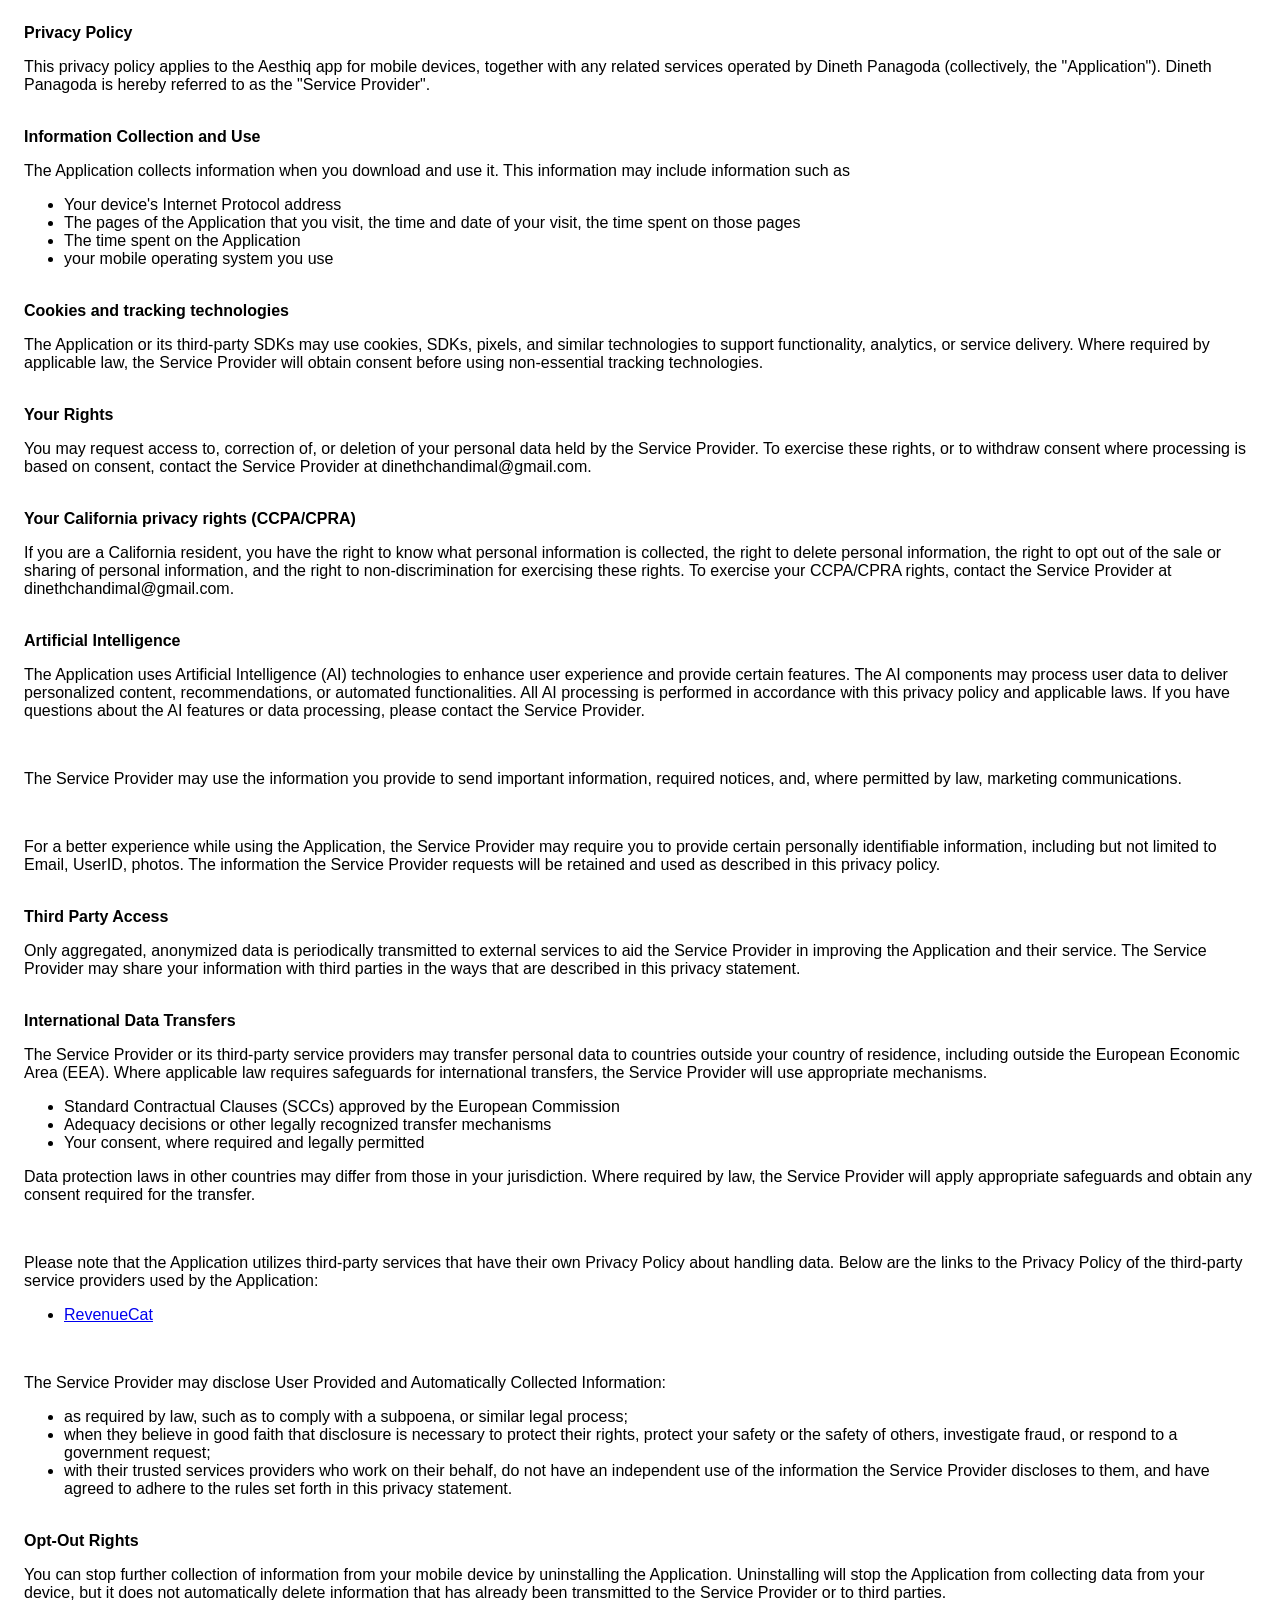
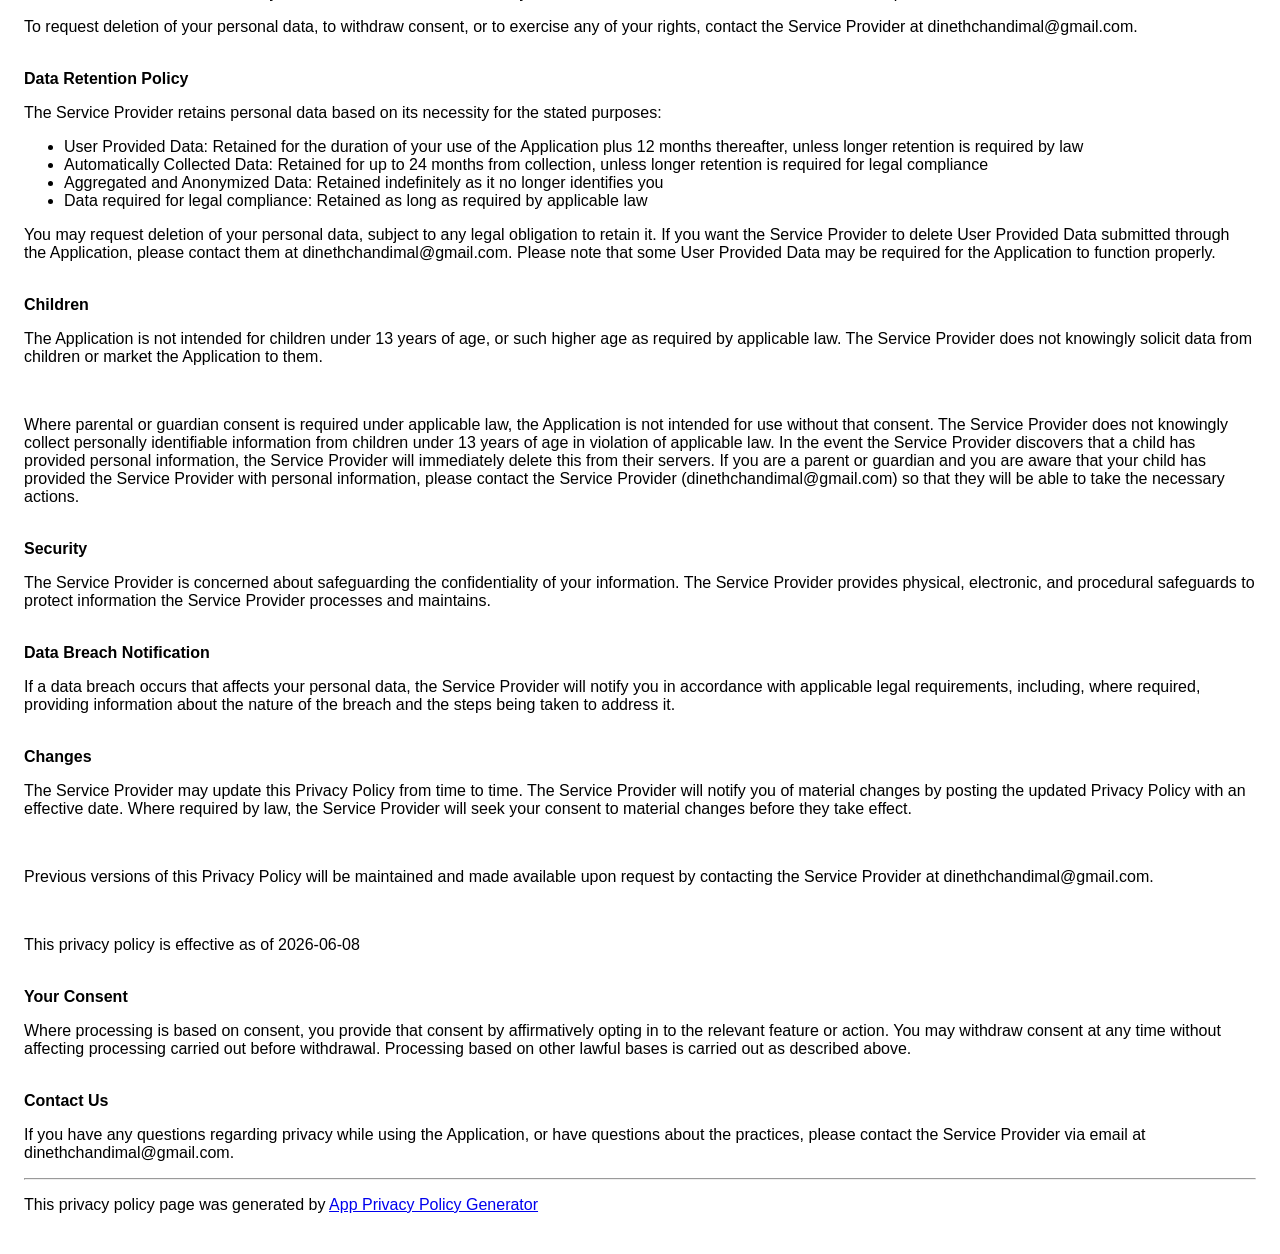
==== privacy.html @ c513b701 "Add privacy policy for Aesthiq app This file contains a comprehensive privacy policy for the Aesthiq" ====
<!DOCTYPE html>
    <html>
    <head>
      <meta charset='utf-8'>
      <meta name='viewport' content='width=device-width'>
      <title>Privacy Policy</title>
      <style> body { font-family: 'Helvetica Neue', Helvetica, Arial, sans-serif; padding:1em; } </style>
    </head>
    <body>
    <strong>Privacy Policy</strong><p>This privacy policy applies to the Aesthiq app for mobile devices, together with any related services operated by Dineth Panagoda (collectively, the "Application"). Dineth Panagoda is hereby referred to as the "Service Provider".</p><br><strong>Information Collection and Use</strong><p>The Application collects information when you download and use it. This information may include information such as </p><ul><li>Your device's Internet Protocol address</li><li>The pages of the Application that you visit, the time and date of your visit, the time spent on those pages</li><li>The time spent on the Application</li><li>your mobile operating system you use</li></ul><p></p><br><strong>Cookies and tracking technologies</strong><p>The Application or its third-party SDKs may use cookies, SDKs, pixels, and similar technologies to support functionality, analytics, or service delivery. Where required by applicable law, the Service Provider will obtain consent before using non-essential tracking technologies.</p><!----><br><strong>Your Rights</strong><p>You may request access to, correction of, or deletion of your personal data held by the Service Provider. To exercise these rights, or to withdraw consent where processing is based on consent, contact the Service Provider at dinethchandimal@gmail.com.</p><br><strong>Your California privacy rights (CCPA/CPRA)</strong><p>If you are a California resident, you have the right to know what personal information is collected, the right to delete personal information, the right to opt out of the sale or sharing of personal information, and the right to non-discrimination for exercising these rights. To exercise your CCPA/CPRA rights, contact the Service Provider at dinethchandimal@gmail.com.</p><div><br><strong>Artificial Intelligence</strong><p>The Application uses Artificial Intelligence (AI) technologies to enhance user experience and provide certain features. The AI components may process user data to deliver personalized content, recommendations, or automated functionalities. All AI processing is performed in accordance with this privacy policy and applicable laws. If you have questions about the AI features or data processing, please contact the Service Provider.</p><br></div><p>The Service Provider may use the information you provide to send important information, required notices, and, where permitted by law, marketing communications.</p><br><p>For a better experience while using the Application, the Service Provider may require you to provide certain personally identifiable information, including but not limited to Email, UserID, photos. The information the Service Provider requests will be retained and used as described in this privacy policy.</p><br><strong>Third Party Access</strong><p>Only aggregated, anonymized data is periodically transmitted to external services to aid the Service Provider in improving the Application and their service. The Service Provider may share your information with third parties in the ways that are described in this privacy statement.</p><br><strong>International Data Transfers</strong><p>The Service Provider or its third-party service providers may transfer personal data to countries outside your country of residence, including outside the European Economic Area (EEA). Where applicable law requires safeguards for international transfers, the Service Provider will use appropriate mechanisms.</p><ul><li>Standard Contractual Clauses (SCCs) approved by the European Commission</li><li>Adequacy decisions or other legally recognized transfer mechanisms</li><li>Your consent, where required and legally permitted</li></ul><p>Data protection laws in other countries may differ from those in your jurisdiction. Where required by law, the Service Provider will apply appropriate safeguards and obtain any consent required for the transfer.</p><div><br><p>Please note that the Application utilizes third-party services that have their own Privacy Policy about handling data. Below are the links to the Privacy Policy of the third-party service providers used by the Application:</p><ul><li><a href="https://www.revenuecat.com/privacy" target="_blank" rel="noopener noreferrer">RevenueCat</a></li></ul></div><br><p>The Service Provider may disclose User Provided and Automatically Collected Information:</p><ul><li>as required by law, such as to comply with a subpoena, or similar legal process;</li><li>when they believe in good faith that disclosure is necessary to protect their rights, protect your safety or the safety of others, investigate fraud, or respond to a government request;</li><li>with their trusted services providers who work on their behalf, do not have an independent use of the information the Service Provider discloses to them, and have agreed to adhere to the rules set forth in this privacy statement.</li></ul><p></p><br><strong>Opt-Out Rights</strong><div><p>You can stop further collection of information from your mobile device by uninstalling the Application. Uninstalling will stop the Application from collecting data from your device, but it does not automatically delete information that has already been transmitted to the Service Provider or to third parties.</p></div><!----><p>To request deletion of your personal data, to withdraw consent, or to exercise any of your rights, contact the Service Provider at dinethchandimal@gmail.com.</p><br><strong>Data Retention Policy</strong><p>The Service Provider retains personal data based on its necessity for the stated purposes:</p><ul><li>User Provided Data: Retained for the duration of your use of the Application plus 12 months thereafter, unless longer retention is required by law</li><li>Automatically Collected Data: Retained for up to 24 months from collection, unless longer retention is required for legal compliance</li><li>Aggregated and Anonymized Data: Retained indefinitely as it no longer identifies you</li><li>Data required for legal compliance: Retained as long as required by applicable law</li></ul><p>You may request deletion of your personal data, subject to any legal obligation to retain it. If you want the Service Provider to delete User Provided Data submitted through the Application, please contact them at dinethchandimal@gmail.com. Please note that some User Provided Data may be required for the Application to function properly.</p><br><strong>Children</strong><p>The Application is not intended for children under 13 years of age, or such higher age as required by applicable law. The Service Provider does not knowingly solicit data from children or market the Application to them.</p><div><br><p>Where parental or guardian consent is required under applicable law, the Application is not intended for use without that consent. The Service Provider does not knowingly collect personally identifiable information from children under 13 years of age in violation of applicable law. In the event the Service Provider discovers that a child has provided personal information, the Service Provider will immediately delete this from their servers. If you are a parent or guardian and you are aware that your child has provided the Service Provider with personal information, please contact the Service Provider (dinethchandimal@gmail.com) so that they will be able to take the necessary actions.</p></div><br><strong>Security</strong><p>The Service Provider is concerned about safeguarding the confidentiality of your information. The Service Provider provides physical, electronic, and procedural safeguards to protect information the Service Provider processes and maintains.</p><br><strong>Data Breach Notification</strong><p>If a data breach occurs that affects your personal data, the Service Provider will notify you in accordance with applicable legal requirements, including, where required, providing information about the nature of the breach and the steps being taken to address it.</p><br><strong>Changes</strong><p>The Service Provider may update this Privacy Policy from time to time. The Service Provider will notify you of material changes by posting the updated Privacy Policy with an effective date. Where required by law, the Service Provider will seek your consent to material changes before they take effect.</p><br><p>Previous versions of this Privacy Policy will be maintained and made available upon request by contacting the Service Provider at dinethchandimal@gmail.com.</p><br><p>This privacy policy is effective as of 2026-06-08</p><br><strong>Your Consent</strong><p>Where processing is based on consent, you provide that consent by affirmatively opting in to the relevant feature or action. You may withdraw consent at any time without affecting processing carried out before withdrawal. Processing based on other lawful bases is carried out as described above.</p><br><strong>Contact Us</strong><p>If you have any questions regarding privacy while using the Application, or have questions about the practices, please contact the Service Provider via email at dinethchandimal@gmail.com.</p><hr><p>This privacy policy page was generated by <a href="https://app-privacy-policy-generator.nisrulz.com/" target="_blank" rel="noopener noreferrer">App Privacy Policy Generator</a></p>
    </body>
    </html>
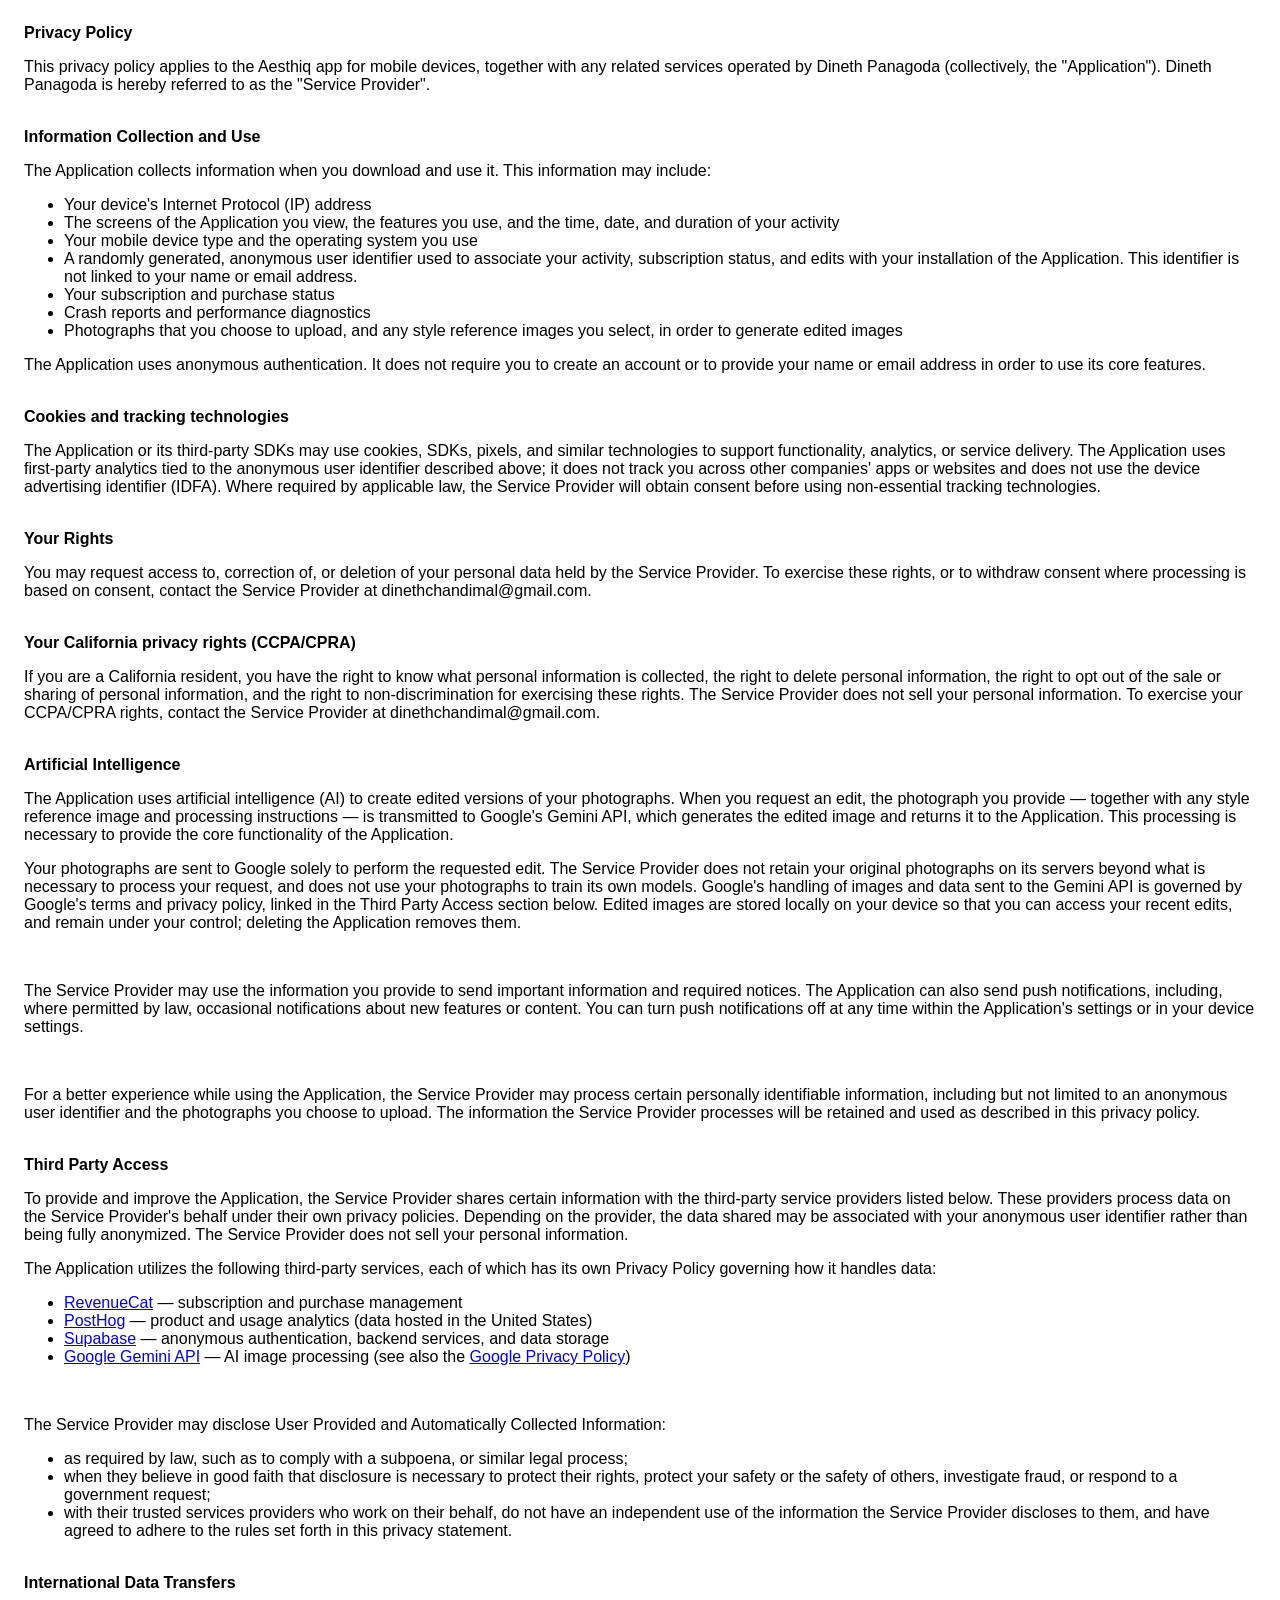
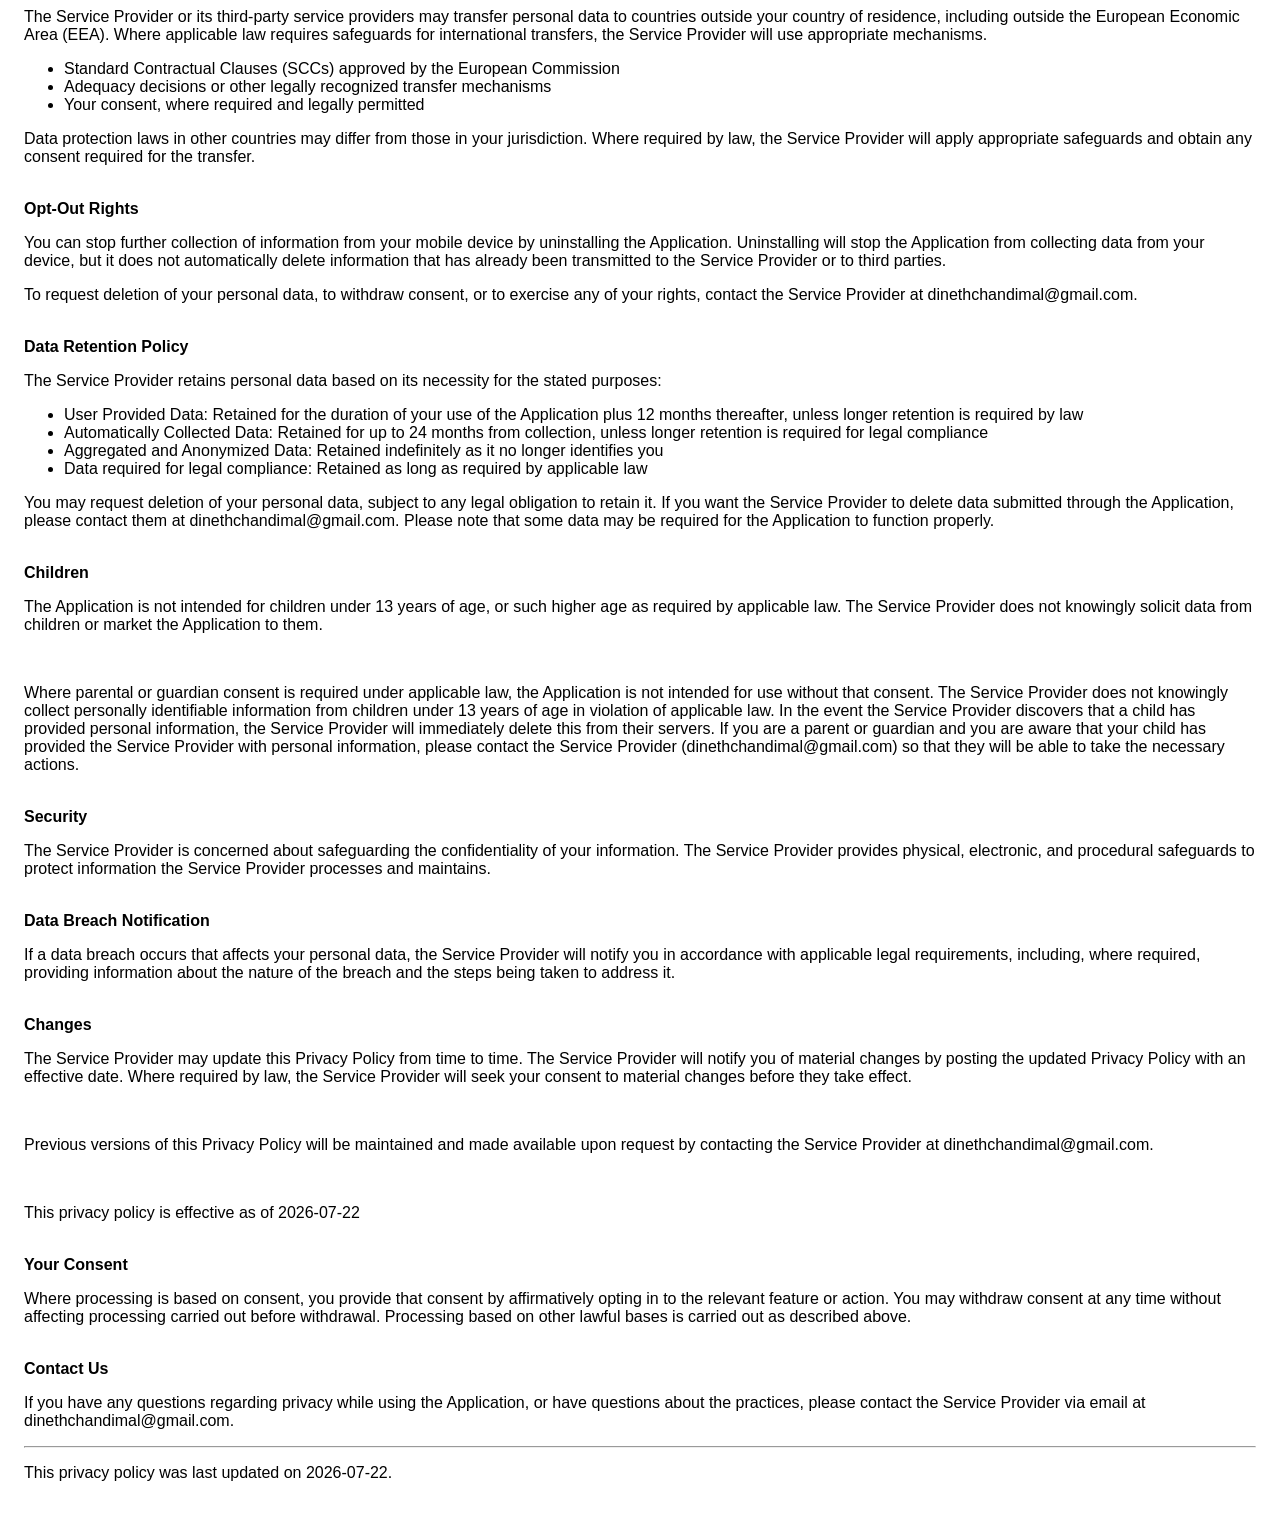
==== commit 9a6a8381: "Update privacy policy details in privacy.html" ====
--- a/privacy.html
+++ b/privacy.html
@@ -7,7 +7,6 @@
       <style> body { font-family: 'Helvetica Neue', Helvetica, Arial, sans-serif; padding:1em; } </style>
     </head>
     <body>
-    <strong>Privacy Policy</strong><p>This privacy policy applies to the Aesthiq app for mobile devices, together with any related services operated by Dineth Panagoda (collectively, the "Application"). Dineth Panagoda is hereby referred to as the "Service Provider".</p><br><strong>Information Collection and Use</strong><p>The Application collects information when you download and use it. This information may include information such as </p><ul><li>Your device's Internet Protocol address</li><li>The pages of the Application that you visit, the time and date of your visit, the time spent on those pages</li><li>The time spent on the Application</li><li>your mobile operating system you use</li></ul><p></p><br><strong>Cookies and tracking technologies</strong><p>The Application or its third-party SDKs may use cookies, SDKs, pixels, and similar technologies to support functionality, analytics, or service delivery. Where required by applicable law, the Service Provider will obtain consent before using non-essential tracking technologies.</p><!----><br><strong>Your Rights</strong><p>You may request access to, correction of, or deletion of your personal data held by the Service Provider. To exercise these rights, or to withdraw consent where processing is based on consent, contact the Service Provider at dinethchandimal@gmail.com.</p><br><strong>Your California privacy rights (CCPA/CPRA)</strong><p>If you are a California resident, you have the right to know what personal information is collected, the right to delete personal information, the right to opt out of the sale or sharing of personal information, and the right to non-discrimination for exercising these rights. To exercise your CCPA/CPRA rights, contact the Service Provider at dinethchandimal@gmail.com.</p><div><br><strong>Artificial Intelligence</strong><p>The Application uses Artificial Intelligence (AI) technologies to enhance user experience and provide certain features. The AI components may process user data to deliver personalized content, recommendations, or automated functionalities. All AI processing is performed in accordance with this privacy policy and applicable laws. If you have questions about the AI features or data processing, please contact the Service Provider.</p><br></div><p>The Service Provider may use the information you provide to send important information, required notices, and, where permitted by law, marketing communications.</p><br><p>For a better experience while using the Application, the Service Provider may require you to provide certain personally identifiable information, including but not limited to Email, UserID, photos. The information the Service Provider requests will be retained and used as described in this privacy policy.</p><br><strong>Third Party Access</strong><p>Only aggregated, anonymized data is periodically transmitted to external services to aid the Service Provider in improving the Application and their service. The Service Provider may share your information with third parties in the ways that are described in this privacy statement.</p><br><strong>International Data Transfers</strong><p>The Service Provider or its third-party service providers may transfer personal data to countries outside your country of residence, including outside the European Economic Area (EEA). Where applicable law requires safeguards for international transfers, the Service Provider will use appropriate mechanisms.</p><ul><li>Standard Contractual Clauses (SCCs) approved by the European Commission</li><li>Adequacy decisions or other legally recognized transfer mechanisms</li><li>Your consent, where required and legally permitted</li></ul><p>Data protection laws in other countries may differ from those in your jurisdiction. Where required by law, the Service Provider will apply appropriate safeguards and obtain any consent required for the transfer.</p><div><br><p>Please note that the Application utilizes third-party services that have their own Privacy Policy about handling data. Below are the links to the Privacy Policy of the third-party service providers used by the Application:</p><ul><li><a href="https://www.revenuecat.com/privacy" target="_blank" rel="noopener noreferrer">RevenueCat</a></li></ul></div><br><p>The Service Provider may disclose User Provided and Automatically Collected Information:</p><ul><li>as required by law, such as to comply with a subpoena, or similar legal process;</li><li>when they believe in good faith that disclosure is necessary to protect their rights, protect your safety or the safety of others, investigate fraud, or respond to a government request;</li><li>with their trusted services providers who work on their behalf, do not have an independent use of the information the Service Provider discloses to them, and have agreed to adhere to the rules set forth in this privacy statement.</li></ul><p></p><br><strong>Opt-Out Rights</strong><div><p>You can stop further collection of information from your mobile device by uninstalling the Application. Uninstalling will stop the Application from collecting data from your device, but it does not automatically delete information that has already been transmitted to the Service Provider or to third parties.</p></div><!----><p>To request deletion of your personal data, to withdraw consent, or to exercise any of your rights, contact the Service Provider at dinethchandimal@gmail.com.</p><br><strong>Data Retention Policy</strong><p>The Service Provider retains personal data based on its necessity for the stated purposes:</p><ul><li>User Provided Data: Retained for the duration of your use of the Application plus 12 months thereafter, unless longer retention is required by law</li><li>Automatically Collected Data: Retained for up to 24 months from collection, unless longer retention is required for legal compliance</li><li>Aggregated and Anonymized Data: Retained indefinitely as it no longer identifies you</li><li>Data required for legal compliance: Retained as long as required by applicable law</li></ul><p>You may request deletion of your personal data, subject to any legal obligation to retain it. If you want the Service Provider to delete User Provided Data submitted through the Application, please contact them at dinethchandimal@gmail.com. Please note that some User Provided Data may be required for the Application to function properly.</p><br><strong>Children</strong><p>The Application is not intended for children under 13 years of age, or such higher age as required by applicable law. The Service Provider does not knowingly solicit data from children or market the Application to them.</p><div><br><p>Where parental or guardian consent is required under applicable law, the Application is not intended for use without that consent. The Service Provider does not knowingly collect personally identifiable information from children under 13 years of age in violation of applicable law. In the event the Service Provider discovers that a child has provided personal information, the Service Provider will immediately delete this from their servers. If you are a parent or guardian and you are aware that your child has provided the Service Provider with personal information, please contact the Service Provider (dinethchandimal@gmail.com) so that they will be able to take the necessary actions.</p></div><br><strong>Security</strong><p>The Service Provider is concerned about safeguarding the confidentiality of your information. The Service Provider provides physical, electronic, and procedural safeguards to protect information the Service Provider processes and maintains.</p><br><strong>Data Breach Notification</strong><p>If a data breach occurs that affects your personal data, the Service Provider will notify you in accordance with applicable legal requirements, including, where required, providing information about the nature of the breach and the steps being taken to address it.</p><br><strong>Changes</strong><p>The Service Provider may update this Privacy Policy from time to time. The Service Provider will notify you of material changes by posting the updated Privacy Policy with an effective date. Where required by law, the Service Provider will seek your consent to material changes before they take effect.</p><br><p>Previous versions of this Privacy Policy will be maintained and made available upon request by contacting the Service Provider at dinethchandimal@gmail.com.</p><br><p>This privacy policy is effective as of 2026-06-08</p><br><strong>Your Consent</strong><p>Where processing is based on consent, you provide that consent by affirmatively opting in to the relevant feature or action. You may withdraw consent at any time without affecting processing carried out before withdrawal. Processing based on other lawful bases is carried out as described above.</p><br><strong>Contact Us</strong><p>If you have any questions regarding privacy while using the Application, or have questions about the practices, please contact the Service Provider via email at dinethchandimal@gmail.com.</p><hr><p>This privacy policy page was generated by <a href="https://app-privacy-policy-generator.nisrulz.com/" target="_blank" rel="noopener noreferrer">App Privacy Policy Generator</a></p>
+    <strong>Privacy Policy</strong><p>This privacy policy applies to the Aesthiq app for mobile devices, together with any related services operated by Dineth Panagoda (collectively, the "Application"). Dineth Panagoda is hereby referred to as the "Service Provider".</p><br><strong>Information Collection and Use</strong><p>The Application collects information when you download and use it. This information may include:</p><ul><li>Your device's Internet Protocol (IP) address</li><li>The screens of the Application you view, the features you use, and the time, date, and duration of your activity</li><li>Your mobile device type and the operating system you use</li><li>A randomly generated, anonymous user identifier used to associate your activity, subscription status, and edits with your installation of the Application. This identifier is not linked to your name or email address.</li><li>Your subscription and purchase status</li><li>Crash reports and performance diagnostics</li><li>Photographs that you choose to upload, and any style reference images you select, in order to generate edited images</li></ul><p>The Application uses anonymous authentication. It does not require you to create an account or to provide your name or email address in order to use its core features.</p><br><strong>Cookies and tracking technologies</strong><p>The Application or its third-party SDKs may use cookies, SDKs, pixels, and similar technologies to support functionality, analytics, or service delivery. The Application uses first-party analytics tied to the anonymous user identifier described above; it does not track you across other companies' apps or websites and does not use the device advertising identifier (IDFA). Where required by applicable law, the Service Provider will obtain consent before using non-essential tracking technologies.</p><!----><br><strong>Your Rights</strong><p>You may request access to, correction of, or deletion of your personal data held by the Service Provider. To exercise these rights, or to withdraw consent where processing is based on consent, contact the Service Provider at dinethchandimal@gmail.com.</p><br><strong>Your California privacy rights (CCPA/CPRA)</strong><p>If you are a California resident, you have the right to know what personal information is collected, the right to delete personal information, the right to opt out of the sale or sharing of personal information, and the right to non-discrimination for exercising these rights. The Service Provider does not sell your personal information. To exercise your CCPA/CPRA rights, contact the Service Provider at dinethchandimal@gmail.com.</p><div><br><strong>Artificial Intelligence</strong><p>The Application uses artificial intelligence (AI) to create edited versions of your photographs. When you request an edit, the photograph you provide — together with any style reference image and processing instructions — is transmitted to Google's Gemini API, which generates the edited image and returns it to the Application. This processing is necessary to provide the core functionality of the Application.</p><p>Your photographs are sent to Google solely to perform the requested edit. The Service Provider does not retain your original photographs on its servers beyond what is necessary to process your request, and does not use your photographs to train its own models. Google's handling of images and data sent to the Gemini API is governed by Google's terms and privacy policy, linked in the Third Party Access section below. Edited images are stored locally on your device so that you can access your recent edits, and remain under your control; deleting the Application removes them.</p><br></div><p>The Service Provider may use the information you provide to send important information and required notices. The Application can also send push notifications, including, where permitted by law, occasional notifications about new features or content. You can turn push notifications off at any time within the Application's settings or in your device settings.</p><br><p>For a better experience while using the Application, the Service Provider may process certain personally identifiable information, including but not limited to an anonymous user identifier and the photographs you choose to upload. The information the Service Provider processes will be retained and used as described in this privacy policy.</p><br><strong>Third Party Access</strong><p>To provide and improve the Application, the Service Provider shares certain information with the third-party service providers listed below. These providers process data on the Service Provider's behalf under their own privacy policies. Depending on the provider, the data shared may be associated with your anonymous user identifier rather than being fully anonymized. The Service Provider does not sell your personal information.</p><div><p>The Application utilizes the following third-party services, each of which has its own Privacy Policy governing how it handles data:</p><ul><li><a href="https://www.revenuecat.com/privacy" target="_blank" rel="noopener noreferrer">RevenueCat</a> — subscription and purchase management</li><li><a href="https://posthog.com/privacy" target="_blank" rel="noopener noreferrer">PostHog</a> — product and usage analytics (data hosted in the United States)</li><li><a href="https://supabase.com/privacy" target="_blank" rel="noopener noreferrer">Supabase</a> — anonymous authentication, backend services, and data storage</li><li><a href="https://ai.google.dev/gemini-api/terms" target="_blank" rel="noopener noreferrer">Google Gemini API</a> — AI image processing (see also the <a href="https://policies.google.com/privacy" target="_blank" rel="noopener noreferrer">Google Privacy Policy</a>)</li></ul></div><br><p>The Service Provider may disclose User Provided and Automatically Collected Information:</p><ul><li>as required by law, such as to comply with a subpoena, or similar legal process;</li><li>when they believe in good faith that disclosure is necessary to protect their rights, protect your safety or the safety of others, investigate fraud, or respond to a government request;</li><li>with their trusted services providers who work on their behalf, do not have an independent use of the information the Service Provider discloses to them, and have agreed to adhere to the rules set forth in this privacy statement.</li></ul><p></p><br><strong>International Data Transfers</strong><p>The Service Provider or its third-party service providers may transfer personal data to countries outside your country of residence, including outside the European Economic Area (EEA). Where applicable law requires safeguards for international transfers, the Service Provider will use appropriate mechanisms.</p><ul><li>Standard Contractual Clauses (SCCs) approved by the European Commission</li><li>Adequacy decisions or other legally recognized transfer mechanisms</li><li>Your consent, where required and legally permitted</li></ul><p>Data protection laws in other countries may differ from those in your jurisdiction. Where required by law, the Service Provider will apply appropriate safeguards and obtain any consent required for the transfer.</p><br><strong>Opt-Out Rights</strong><div><p>You can stop further collection of information from your mobile device by uninstalling the Application. Uninstalling will stop the Application from collecting data from your device, but it does not automatically delete information that has already been transmitted to the Service Provider or to third parties.</p></div><!----><p>To request deletion of your personal data, to withdraw consent, or to exercise any of your rights, contact the Service Provider at dinethchandimal@gmail.com.</p><br><strong>Data Retention Policy</strong><p>The Service Provider retains personal data based on its necessity for the stated purposes:</p><ul><li>User Provided Data: Retained for the duration of your use of the Application plus 12 months thereafter, unless longer retention is required by law</li><li>Automatically Collected Data: Retained for up to 24 months from collection, unless longer retention is required for legal compliance</li><li>Aggregated and Anonymized Data: Retained indefinitely as it no longer identifies you</li><li>Data required for legal compliance: Retained as long as required by applicable law</li></ul><p>You may request deletion of your personal data, subject to any legal obligation to retain it. If you want the Service Provider to delete data submitted through the Application, please contact them at dinethchandimal@gmail.com. Please note that some data may be required for the Application to function properly.</p><br><strong>Children</strong><p>The Application is not intended for children under 13 years of age, or such higher age as required by applicable law. The Service Provider does not knowingly solicit data from children or market the Application to them.</p><div><br><p>Where parental or guardian consent is required under applicable law, the Application is not intended for use without that consent. The Service Provider does not knowingly collect personally identifiable information from children under 13 years of age in violation of applicable law. In the event the Service Provider discovers that a child has provided personal information, the Service Provider will immediately delete this from their servers. If you are a parent or guardian and you are aware that your child has provided the Service Provider with personal information, please contact the Service Provider (dinethchandimal@gmail.com) so that they will be able to take the necessary actions.</p></div><br><strong>Security</strong><p>The Service Provider is concerned about safeguarding the confidentiality of your information. The Service Provider provides physical, electronic, and procedural safeguards to protect information the Service Provider processes and maintains.</p><br><strong>Data Breach Notification</strong><p>If a data breach occurs that affects your personal data, the Service Provider will notify you in accordance with applicable legal requirements, including, where required, providing information about the nature of the breach and the steps being taken to address it.</p><br><strong>Changes</strong><p>The Service Provider may update this Privacy Policy from time to time. The Service Provider will notify you of material changes by posting the updated Privacy Policy with an effective date. Where required by law, the Service Provider will seek your consent to material changes before they take effect.</p><br><p>Previous versions of this Privacy Policy will be maintained and made available upon request by contacting the Service Provider at dinethchandimal@gmail.com.</p><br><p>This privacy policy is effective as of 2026-07-22</p><br><strong>Your Consent</strong><p>Where processing is based on consent, you provide that consent by affirmatively opting in to the relevant feature or action. You may withdraw consent at any time without affecting processing carried out before withdrawal. Processing based on other lawful bases is carried out as described above.</p><br><strong>Contact Us</strong><p>If you have any questions regarding privacy while using the Application, or have questions about the practices, please contact the Service Provider via email at dinethchandimal@gmail.com.</p><hr><p>This privacy policy was last updated on 2026-07-22.</p>
     </body>
     </html>
-      
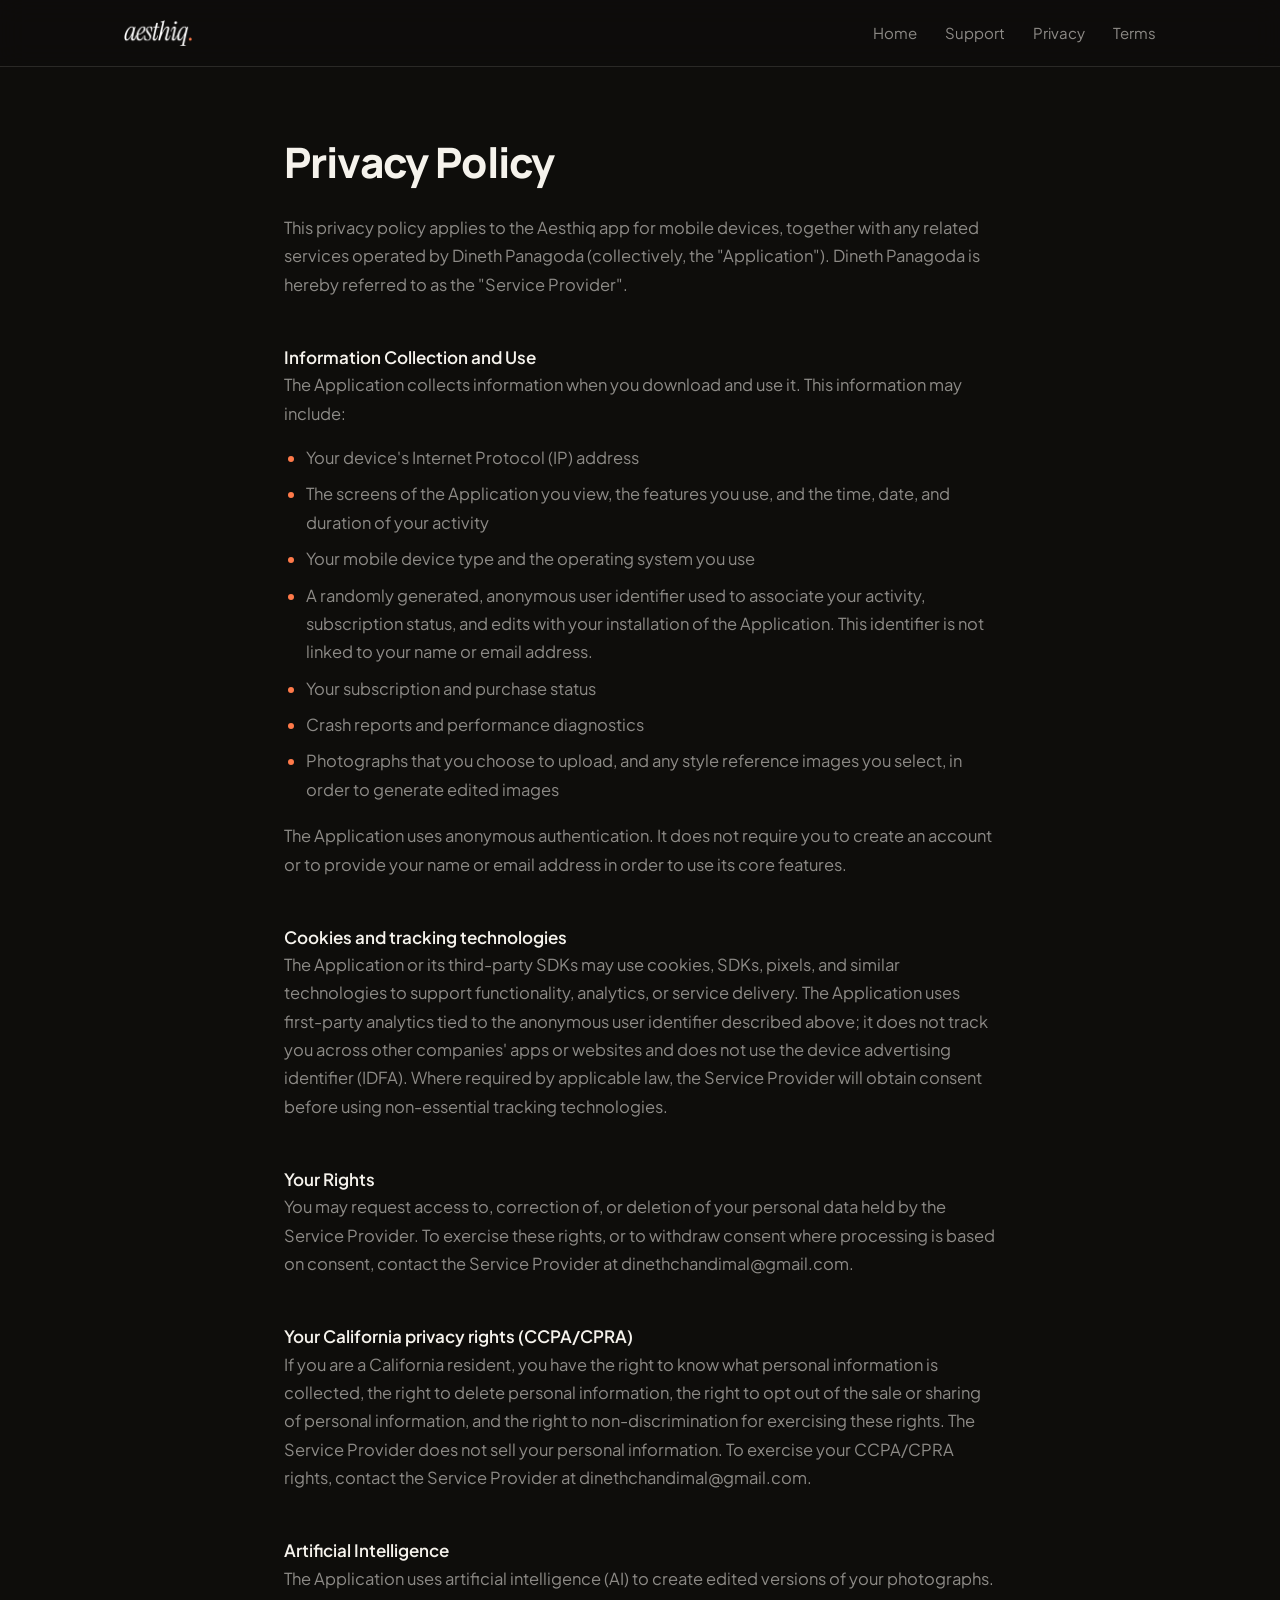
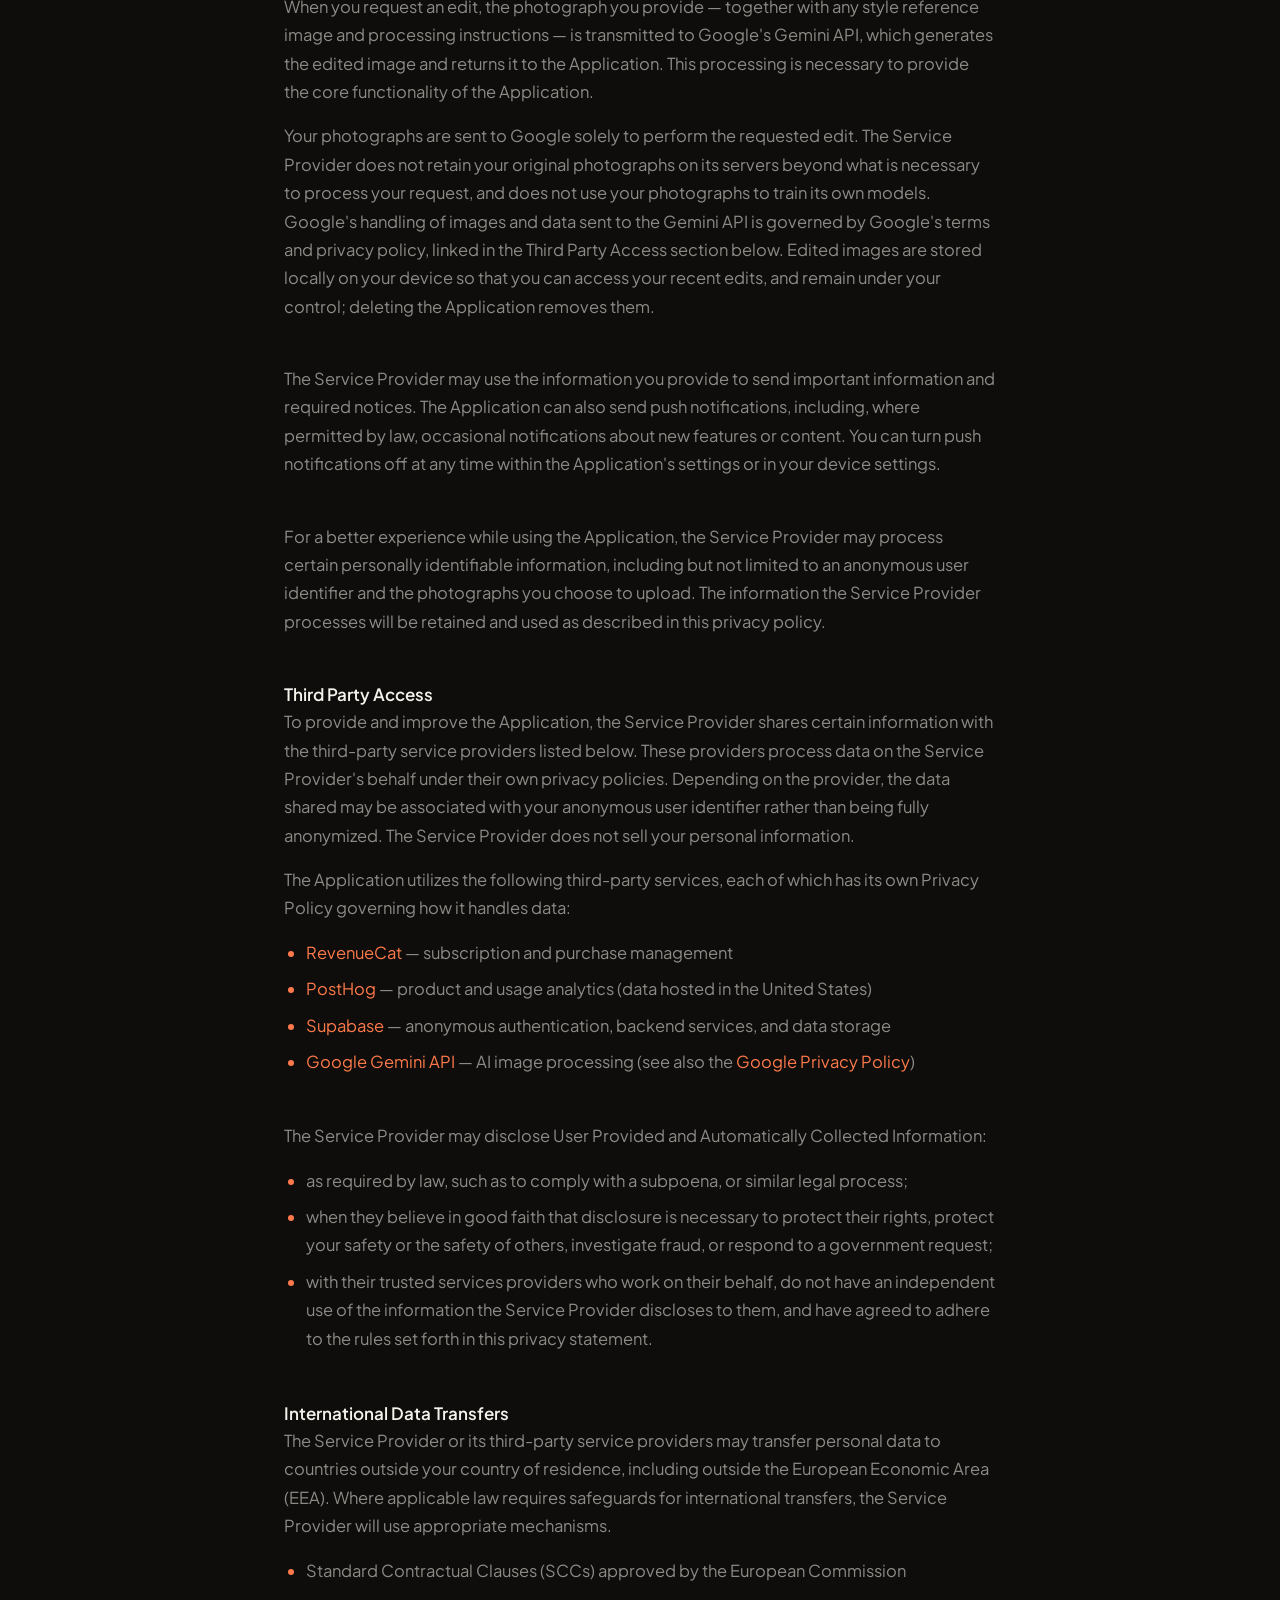
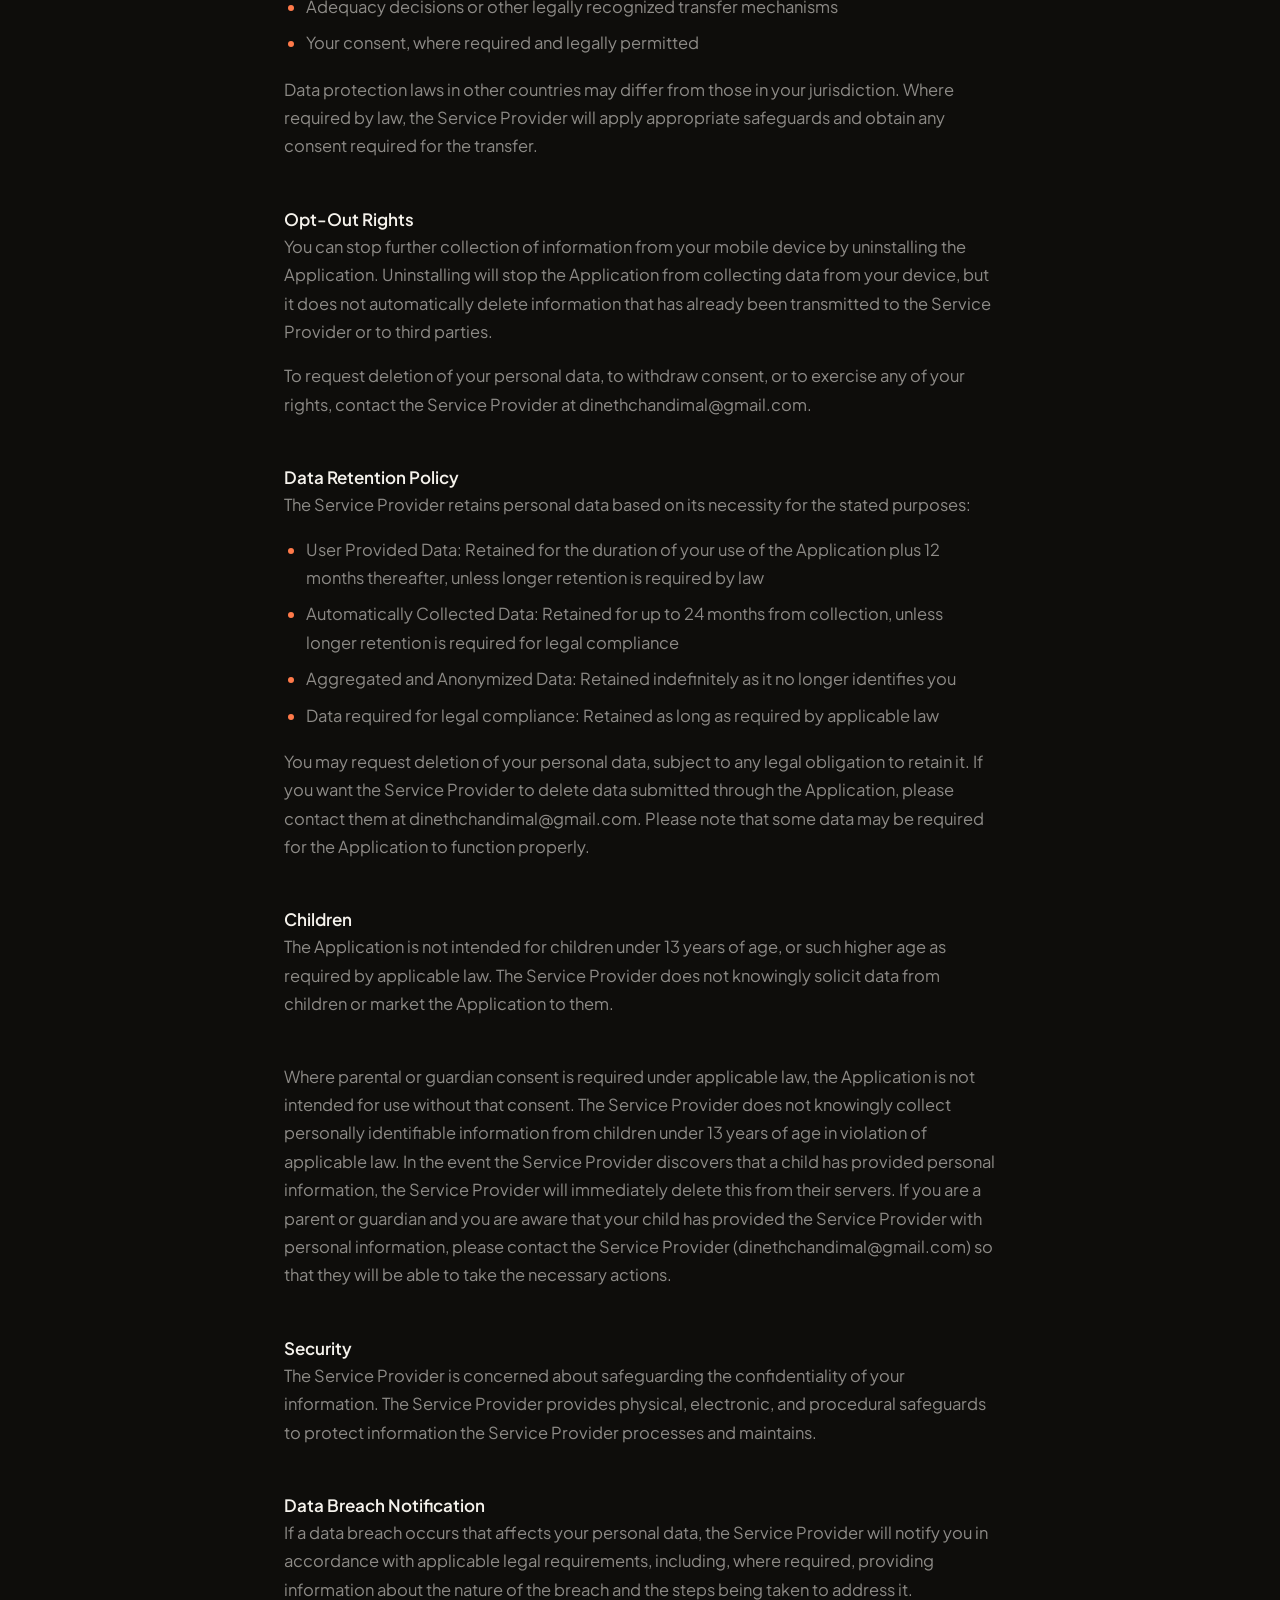
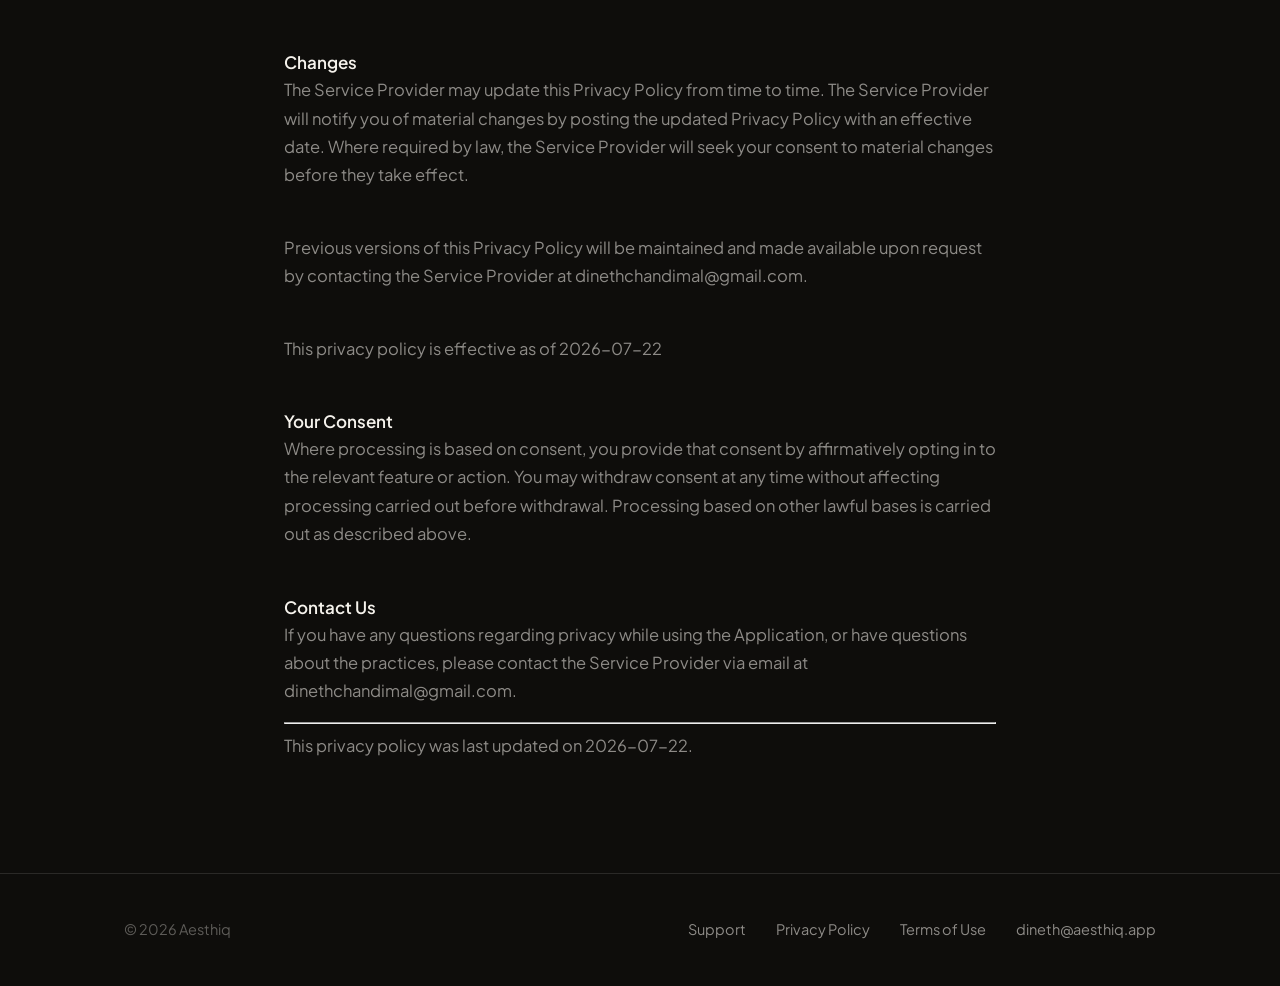
==== commit 98bd7a0a: "refactor: shared stylesheet across all four pages Extract the landing page CSS into style.css and re" ====
--- a/privacy.html
+++ b/privacy.html
@@ -1,12 +1,46 @@
 <!DOCTYPE html>
-    <html>
-    <head>
-      <meta charset='utf-8'>
-      <meta name='viewport' content='width=device-width'>
-      <title>Privacy Policy</title>
-      <style> body { font-family: 'Helvetica Neue', Helvetica, Arial, sans-serif; padding:1em; } </style>
-    </head>
-    <body>
+<html lang="en">
+<head>
+<meta charset="utf-8">
+<meta name="viewport" content="width=device-width, initial-scale=1">
+<title>Privacy Policy — Aesthiq</title>
+<meta name="description" content="How Aesthiq handles your photos and data.">
+<link rel="canonical" href="https://aesthiq.app/privacy">
+<link rel="icon" href="img/icon-180.png">
+<link rel="apple-touch-icon" href="img/icon-180.png">
+<link rel="preconnect" href="https://fonts.googleapis.com">
+<link rel="preconnect" href="https://fonts.gstatic.com" crossorigin>
+<link href="https://fonts.googleapis.com/css2?family=Manrope:wght@500;700;800&family=Plus+Jakarta+Sans:wght@400;500;600&family=Instrument+Serif:ital@0;1&display=swap" rel="stylesheet">
+<link rel="stylesheet" href="style.css">
+</head>
+<body>
+
+<header>
+  <div class="wrap nav">
+    <a class="brand" href="/"><img src="img/wordmark.png" width="560" height="215" alt="Aesthiq"></a>
+    <nav class="nav-links">
+      <a href="/">Home</a>
+      <a href="/support">Support</a>
+      <a href="/privacy">Privacy</a>
+      <a href="/terms">Terms</a>
+    </nav>
+  </div>
+</header>
+
+<main class="doc">
     <strong>Privacy Policy</strong><p>This privacy policy applies to the Aesthiq app for mobile devices, together with any related services operated by Dineth Panagoda (collectively, the "Application"). Dineth Panagoda is hereby referred to as the "Service Provider".</p><br><strong>Information Collection and Use</strong><p>The Application collects information when you download and use it. This information may include:</p><ul><li>Your device's Internet Protocol (IP) address</li><li>The screens of the Application you view, the features you use, and the time, date, and duration of your activity</li><li>Your mobile device type and the operating system you use</li><li>A randomly generated, anonymous user identifier used to associate your activity, subscription status, and edits with your installation of the Application. This identifier is not linked to your name or email address.</li><li>Your subscription and purchase status</li><li>Crash reports and performance diagnostics</li><li>Photographs that you choose to upload, and any style reference images you select, in order to generate edited images</li></ul><p>The Application uses anonymous authentication. It does not require you to create an account or to provide your name or email address in order to use its core features.</p><br><strong>Cookies and tracking technologies</strong><p>The Application or its third-party SDKs may use cookies, SDKs, pixels, and similar technologies to support functionality, analytics, or service delivery. The Application uses first-party analytics tied to the anonymous user identifier described above; it does not track you across other companies' apps or websites and does not use the device advertising identifier (IDFA). Where required by applicable law, the Service Provider will obtain consent before using non-essential tracking technologies.</p><!----><br><strong>Your Rights</strong><p>You may request access to, correction of, or deletion of your personal data held by the Service Provider. To exercise these rights, or to withdraw consent where processing is based on consent, contact the Service Provider at dinethchandimal@gmail.com.</p><br><strong>Your California privacy rights (CCPA/CPRA)</strong><p>If you are a California resident, you have the right to know what personal information is collected, the right to delete personal information, the right to opt out of the sale or sharing of personal information, and the right to non-discrimination for exercising these rights. The Service Provider does not sell your personal information. To exercise your CCPA/CPRA rights, contact the Service Provider at dinethchandimal@gmail.com.</p><div><br><strong>Artificial Intelligence</strong><p>The Application uses artificial intelligence (AI) to create edited versions of your photographs. When you request an edit, the photograph you provide — together with any style reference image and processing instructions — is transmitted to Google's Gemini API, which generates the edited image and returns it to the Application. This processing is necessary to provide the core functionality of the Application.</p><p>Your photographs are sent to Google solely to perform the requested edit. The Service Provider does not retain your original photographs on its servers beyond what is necessary to process your request, and does not use your photographs to train its own models. Google's handling of images and data sent to the Gemini API is governed by Google's terms and privacy policy, linked in the Third Party Access section below. Edited images are stored locally on your device so that you can access your recent edits, and remain under your control; deleting the Application removes them.</p><br></div><p>The Service Provider may use the information you provide to send important information and required notices. The Application can also send push notifications, including, where permitted by law, occasional notifications about new features or content. You can turn push notifications off at any time within the Application's settings or in your device settings.</p><br><p>For a better experience while using the Application, the Service Provider may process certain personally identifiable information, including but not limited to an anonymous user identifier and the photographs you choose to upload. The information the Service Provider processes will be retained and used as described in this privacy policy.</p><br><strong>Third Party Access</strong><p>To provide and improve the Application, the Service Provider shares certain information with the third-party service providers listed below. These providers process data on the Service Provider's behalf under their own privacy policies. Depending on the provider, the data shared may be associated with your anonymous user identifier rather than being fully anonymized. The Service Provider does not sell your personal information.</p><div><p>The Application utilizes the following third-party services, each of which has its own Privacy Policy governing how it handles data:</p><ul><li><a href="https://www.revenuecat.com/privacy" target="_blank" rel="noopener noreferrer">RevenueCat</a> — subscription and purchase management</li><li><a href="https://posthog.com/privacy" target="_blank" rel="noopener noreferrer">PostHog</a> — product and usage analytics (data hosted in the United States)</li><li><a href="https://supabase.com/privacy" target="_blank" rel="noopener noreferrer">Supabase</a> — anonymous authentication, backend services, and data storage</li><li><a href="https://ai.google.dev/gemini-api/terms" target="_blank" rel="noopener noreferrer">Google Gemini API</a> — AI image processing (see also the <a href="https://policies.google.com/privacy" target="_blank" rel="noopener noreferrer">Google Privacy Policy</a>)</li></ul></div><br><p>The Service Provider may disclose User Provided and Automatically Collected Information:</p><ul><li>as required by law, such as to comply with a subpoena, or similar legal process;</li><li>when they believe in good faith that disclosure is necessary to protect their rights, protect your safety or the safety of others, investigate fraud, or respond to a government request;</li><li>with their trusted services providers who work on their behalf, do not have an independent use of the information the Service Provider discloses to them, and have agreed to adhere to the rules set forth in this privacy statement.</li></ul><p></p><br><strong>International Data Transfers</strong><p>The Service Provider or its third-party service providers may transfer personal data to countries outside your country of residence, including outside the European Economic Area (EEA). Where applicable law requires safeguards for international transfers, the Service Provider will use appropriate mechanisms.</p><ul><li>Standard Contractual Clauses (SCCs) approved by the European Commission</li><li>Adequacy decisions or other legally recognized transfer mechanisms</li><li>Your consent, where required and legally permitted</li></ul><p>Data protection laws in other countries may differ from those in your jurisdiction. Where required by law, the Service Provider will apply appropriate safeguards and obtain any consent required for the transfer.</p><br><strong>Opt-Out Rights</strong><div><p>You can stop further collection of information from your mobile device by uninstalling the Application. Uninstalling will stop the Application from collecting data from your device, but it does not automatically delete information that has already been transmitted to the Service Provider or to third parties.</p></div><!----><p>To request deletion of your personal data, to withdraw consent, or to exercise any of your rights, contact the Service Provider at dinethchandimal@gmail.com.</p><br><strong>Data Retention Policy</strong><p>The Service Provider retains personal data based on its necessity for the stated purposes:</p><ul><li>User Provided Data: Retained for the duration of your use of the Application plus 12 months thereafter, unless longer retention is required by law</li><li>Automatically Collected Data: Retained for up to 24 months from collection, unless longer retention is required for legal compliance</li><li>Aggregated and Anonymized Data: Retained indefinitely as it no longer identifies you</li><li>Data required for legal compliance: Retained as long as required by applicable law</li></ul><p>You may request deletion of your personal data, subject to any legal obligation to retain it. If you want the Service Provider to delete data submitted through the Application, please contact them at dinethchandimal@gmail.com. Please note that some data may be required for the Application to function properly.</p><br><strong>Children</strong><p>The Application is not intended for children under 13 years of age, or such higher age as required by applicable law. The Service Provider does not knowingly solicit data from children or market the Application to them.</p><div><br><p>Where parental or guardian consent is required under applicable law, the Application is not intended for use without that consent. The Service Provider does not knowingly collect personally identifiable information from children under 13 years of age in violation of applicable law. In the event the Service Provider discovers that a child has provided personal information, the Service Provider will immediately delete this from their servers. If you are a parent or guardian and you are aware that your child has provided the Service Provider with personal information, please contact the Service Provider (dinethchandimal@gmail.com) so that they will be able to take the necessary actions.</p></div><br><strong>Security</strong><p>The Service Provider is concerned about safeguarding the confidentiality of your information. The Service Provider provides physical, electronic, and procedural safeguards to protect information the Service Provider processes and maintains.</p><br><strong>Data Breach Notification</strong><p>If a data breach occurs that affects your personal data, the Service Provider will notify you in accordance with applicable legal requirements, including, where required, providing information about the nature of the breach and the steps being taken to address it.</p><br><strong>Changes</strong><p>The Service Provider may update this Privacy Policy from time to time. The Service Provider will notify you of material changes by posting the updated Privacy Policy with an effective date. Where required by law, the Service Provider will seek your consent to material changes before they take effect.</p><br><p>Previous versions of this Privacy Policy will be maintained and made available upon request by contacting the Service Provider at dinethchandimal@gmail.com.</p><br><p>This privacy policy is effective as of 2026-07-22</p><br><strong>Your Consent</strong><p>Where processing is based on consent, you provide that consent by affirmatively opting in to the relevant feature or action. You may withdraw consent at any time without affecting processing carried out before withdrawal. Processing based on other lawful bases is carried out as described above.</p><br><strong>Contact Us</strong><p>If you have any questions regarding privacy while using the Application, or have questions about the practices, please contact the Service Provider via email at dinethchandimal@gmail.com.</p><hr><p>This privacy policy was last updated on 2026-07-22.</p>
-    </body>
-    </html>
+</main>
+
+<footer>
+  <div class="wrap foot">
+    <span>© 2026 Aesthiq</span>
+    <span class="sep"></span>
+    <a href="/support">Support</a>
+    <a href="/privacy">Privacy Policy</a>
+    <a href="/terms">Terms of Use</a>
+    <a href="mailto:dineth@aesthiq.app">dineth@aesthiq.app</a>
+  </div>
+</footer>
+
+</body>
+</html>
--- a/style.css
+++ b/style.css
@@ -0,0 +1,192 @@
+:root{
+  --ink:#0E0D0B; --ink-lift:#17130F; --paper:#F5F2EC; --cream:#ECE7DC;
+  --coral:#FF7A4A; --muted:rgba(245,242,236,.55); --faint:rgba(245,242,236,.34);
+  --line:rgba(245,242,236,.12); --card:rgba(245,242,236,.05);
+  --serif:"Instrument Serif",Georgia,serif;
+  --head:"Manrope",system-ui,sans-serif;
+  --body:"Plus Jakarta Sans",system-ui,sans-serif;
+  --wrap:1080px;
+}
+*{box-sizing:border-box}
+html{scroll-behavior:smooth}
+body{
+  margin:0;background:var(--ink);color:var(--paper);
+  font-family:var(--body);font-size:17px;line-height:1.65;
+  -webkit-font-smoothing:antialiased;overflow-x:hidden;
+}
+img{max-width:100%;height:auto;display:block}
+a{color:var(--coral);text-decoration:none}
+a:hover{text-decoration:underline}
+.wrap{max-width:var(--wrap);margin:0 auto;padding:0 24px}
+section{padding:84px 0;border-top:1px solid var(--line)}
+h1,h2,h3{font-family:var(--head);font-weight:800;letter-spacing:-.02em;line-height:1.1;margin:0}
+h2{font-size:clamp(28px,4.4vw,42px)}
+h3{font-size:19px;font-weight:700;letter-spacing:-.01em}
+.eyebrow{
+  font-family:var(--head);font-size:12px;font-weight:700;letter-spacing:.18em;
+  text-transform:uppercase;color:var(--coral);margin:0 0 14px
+}
+.lede{color:var(--muted);font-size:18px;max-width:60ch;margin:16px 0 0}
+
+/* ---------- nav ---------- */
+header{
+  position:sticky;top:0;z-index:50;background:rgba(14,13,11,.82);
+  backdrop-filter:blur(14px);border-bottom:1px solid var(--line)
+}
+.nav{display:flex;align-items:center;gap:14px;height:66px}
+.brand{display:flex;align-items:center}
+.brand:hover{text-decoration:none}
+.brand img{height:26px;width:auto}
+.nav-links{margin-left:auto;display:flex;gap:28px;font-size:15px;color:var(--muted)}
+.nav-links a{color:inherit}
+.nav-links a:hover{color:var(--paper);text-decoration:none}
+@media(max-width:720px){.nav-links{display:none}}
+
+/* ---------- hero ---------- */
+.hero{
+  padding:104px 0 92px;border-top:none;
+  background:radial-gradient(1100px 520px at 50% -12%,rgba(255,122,74,.14),transparent 70%)
+}
+.hero-grid{display:grid;grid-template-columns:1.05fr .95fr;gap:60px;align-items:center}
+.hero h1{font-size:clamp(40px,6.4vw,68px)}
+.hero h1 em{font-family:var(--serif);font-style:italic;font-weight:400;color:var(--coral)}
+.hero .lede{font-size:20px}
+.badge{
+  display:inline-flex;align-items:center;gap:9px;padding:7px 15px;margin-bottom:26px;
+  border:1px solid var(--line);border-radius:100px;background:var(--card);
+  font-size:13px;font-weight:500;color:var(--cream)
+}
+.dot{width:6px;height:6px;border-radius:50%;background:var(--coral);flex:none}
+.cta-row{display:flex;flex-wrap:wrap;gap:13px;margin-top:34px}
+.btn{
+  display:inline-flex;align-items:center;justify-content:center;gap:9px;
+  padding:15px 27px;border-radius:13px;font-family:var(--head);
+  font-size:15px;font-weight:700;letter-spacing:-.01em;transition:transform .15s,opacity .15s
+}
+.btn:hover{text-decoration:none;transform:translateY(-1px)}
+.btn-primary{background:var(--coral);color:#1a0d06}
+.btn-ghost{border:1px solid var(--line);color:var(--paper);background:var(--card)}
+.hero-shot{position:relative;justify-self:center;max-width:352px}
+.hero-shot img{filter:drop-shadow(0 30px 60px rgba(0,0,0,.7))}
+@media(max-width:900px){
+  .hero{padding:64px 0 72px}
+  .hero-grid{grid-template-columns:1fr;gap:48px}
+  .hero-shot{max-width:290px}
+}
+
+/* ---------- features ---------- */
+.feature{display:grid;grid-template-columns:1fr 1fr;gap:56px;align-items:center;margin-bottom:72px}
+.feature:last-child{margin-bottom:0}
+.feature:nth-child(even) .feature-shot{order:-1}
+.feature-shot{justify-self:center;max-width:265px}
+.feature-shot img{filter:drop-shadow(0 22px 46px rgba(0,0,0,.58))}
+.feature h3{font-size:clamp(24px,3.2vw,31px);font-weight:800;letter-spacing:-.02em;line-height:1.15}
+.feature p{color:var(--muted);margin:15px 0 0}
+@media(max-width:860px){
+  .feature{grid-template-columns:1fr;gap:30px;margin-bottom:58px}
+  .feature:nth-child(even) .feature-shot{order:0}
+  .feature-shot{max-width:238px}
+}
+
+/* ---------- steps ---------- */
+.steps{display:grid;grid-template-columns:repeat(3,1fr);gap:20px;margin-top:46px}
+.step{padding:30px;border:1px solid var(--line);border-radius:17px;background:var(--card)}
+.step-n{
+  font-family:var(--head);font-size:12px;font-weight:800;letter-spacing:.12em;
+  color:var(--coral);margin-bottom:15px
+}
+.step p{color:var(--muted);font-size:15.5px;margin:9px 0 0}
+.note{
+  display:flex;gap:13px;margin-top:26px;padding:19px 22px;
+  border:1px solid rgba(255,122,74,.24);border-radius:15px;background:rgba(255,122,74,.06);
+  color:var(--cream);font-size:15.5px
+}
+@media(max-width:820px){.steps{grid-template-columns:1fr}}
+
+/* ---------- pricing ---------- */
+.tiers{display:grid;grid-template-columns:repeat(3,1fr);gap:20px;margin-top:46px;align-items:stretch}
+.tier{padding:32px;border:1px solid var(--line);border-radius:19px;background:var(--card)}
+.tier.hi{border-color:rgba(255,122,74,.42);background:rgba(255,122,74,.07);position:relative}
+.tier-tag{
+  position:absolute;top:-11px;left:32px;padding:4px 12px;border-radius:100px;
+  background:var(--coral);color:#1a0d06;font-family:var(--head);
+  font-size:10.5px;font-weight:800;letter-spacing:.1em;text-transform:uppercase
+}
+.tier h3{font-size:15px;font-weight:700;color:var(--cream);letter-spacing:.01em}
+.price{font-family:var(--head);font-size:39px;font-weight:800;letter-spacing:-.03em;margin:13px 0 4px}
+.price span{font-size:15px;font-weight:600;color:var(--faint);letter-spacing:0}
+.tier ul{list-style:none;padding:0;margin:21px 0 0;font-size:15.5px;color:var(--muted)}
+.tier li{padding-left:23px;position:relative;margin-bottom:11px}
+.tier li::before{content:"";position:absolute;left:0;top:9px;width:7px;height:7px;border-radius:50%;background:var(--coral);opacity:.85}
+.fineprint{color:var(--faint);font-size:13.5px;margin-top:30px;max-width:74ch}
+@media(max-width:820px){.tiers{grid-template-columns:1fr}}
+
+/* ---------- founder ---------- */
+.founder{display:grid;grid-template-columns:168px 1fr;gap:38px;align-items:start;margin-top:40px}
+.avatar{
+  width:168px;height:168px;border-radius:19px;object-fit:cover;
+  border:1px solid var(--line);background:var(--card)
+}
+.founder p{color:var(--muted);margin:0 0 15px}
+.founder .name{font-family:var(--head);font-size:21px;font-weight:800;color:var(--paper);margin:0 0 3px;letter-spacing:-.01em}
+.founder .role{font-size:14px;color:var(--coral);margin:0 0 19px;letter-spacing:.02em}
+@media(max-width:700px){
+  .founder{grid-template-columns:1fr;gap:26px}
+  .avatar{width:124px;height:124px}
+}
+
+/* ---------- contact / footer ---------- */
+.contact-card{
+  margin-top:38px;padding:38px;border:1px solid var(--line);
+  border-radius:19px;background:var(--card);max-width:560px
+}
+.contact-card .label{font-size:13px;color:var(--faint);letter-spacing:.05em;text-transform:uppercase;margin-bottom:5px}
+.contact-card .val{font-family:var(--head);font-size:21px;font-weight:700}
+footer{border-top:1px solid var(--line);padding:44px 0;color:var(--faint);font-size:14.5px}
+.foot{display:flex;flex-wrap:wrap;gap:16px 30px;align-items:center}
+.foot .sep{margin-left:auto}
+.foot a{color:var(--muted)}
+.foot a:hover{color:var(--paper);text-decoration:none}
+@media(max-width:640px){.foot .sep{margin-left:0;width:100%}}
+
+/* ---------- document pages (privacy, terms, support) ---------- */
+.doc{max-width:760px;margin:0 auto;padding:72px 24px 96px}
+.doc-title{
+  font-family:var(--head);font-weight:800;letter-spacing:-.02em;
+  font-size:clamp(30px,4.6vw,42px);line-height:1.12;margin:0 0 8px
+}
+.doc-meta{color:var(--faint);font-size:14.5px;margin:0 0 40px}
+.doc h1{font-family:var(--head);font-size:clamp(30px,4.6vw,42px);font-weight:800;letter-spacing:-.02em;margin:0 0 8px}
+.doc h2{
+  font-family:var(--head);font-size:20px;font-weight:700;letter-spacing:-.01em;
+  margin:44px 0 12px;padding-bottom:10px;border-bottom:1px solid var(--line)
+}
+.doc h3{font-family:var(--head);font-size:16.5px;font-weight:700;margin:28px 0 8px}
+.doc p,.doc li{color:var(--muted);font-size:16.5px;line-height:1.72}
+.doc p{margin:0 0 16px}
+.doc ul,.doc ol{padding-left:22px;margin:0 0 18px}
+.doc li{margin-bottom:8px}
+.doc li::marker{color:var(--coral)}
+.doc a{color:var(--coral);word-break:break-word}
+.doc strong{color:var(--paper);font-weight:600}
+/* the generated legal pages open with a bare <strong> as their title */
+.doc > strong:first-child{
+  display:block;font-family:var(--head);font-weight:800;color:var(--paper);
+  font-size:clamp(30px,4.6vw,42px);letter-spacing:-.02em;line-height:1.12;margin:0 0 28px
+}
+.doc .lede{color:var(--cream);font-size:18px;max-width:none;margin:0 0 32px}
+.doc .contact{
+  border:1px solid var(--line);border-radius:15px;background:var(--card);
+  padding:22px 24px;margin:0 0 28px
+}
+.doc .contact p{margin:0 0 6px}
+.doc .contact p:last-child{margin:0}
+.doc .contact .email{font-family:var(--head);font-size:19px;font-weight:700}
+.doc .contact .email a{color:var(--coral)}
+.doc .muted{color:var(--faint);font-size:14.5px}
+.doc footer{
+  margin-top:56px;padding-top:22px;border-top:1px solid var(--line);
+  color:var(--faint);font-size:14.5px
+}
+.doc footer a{margin-right:20px;color:var(--muted)}
+.doc footer a:hover{color:var(--paper);text-decoration:none}
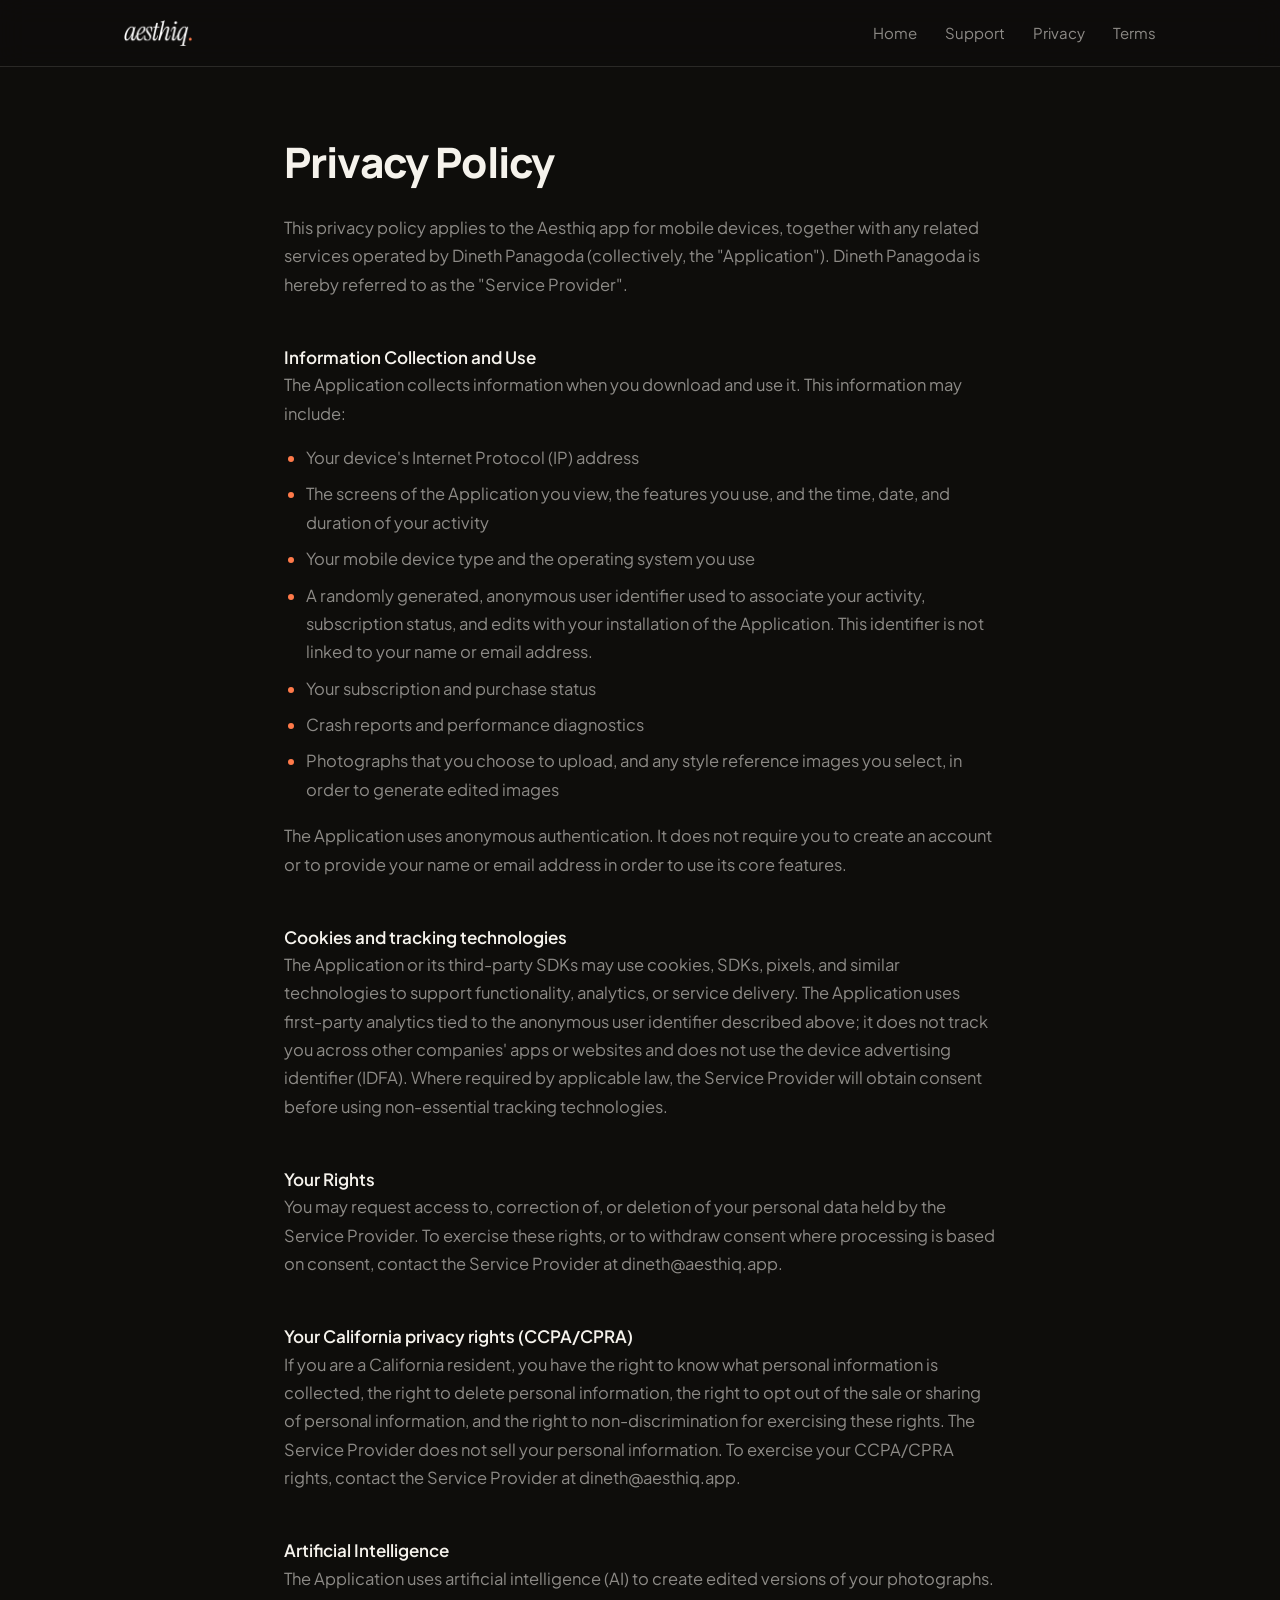
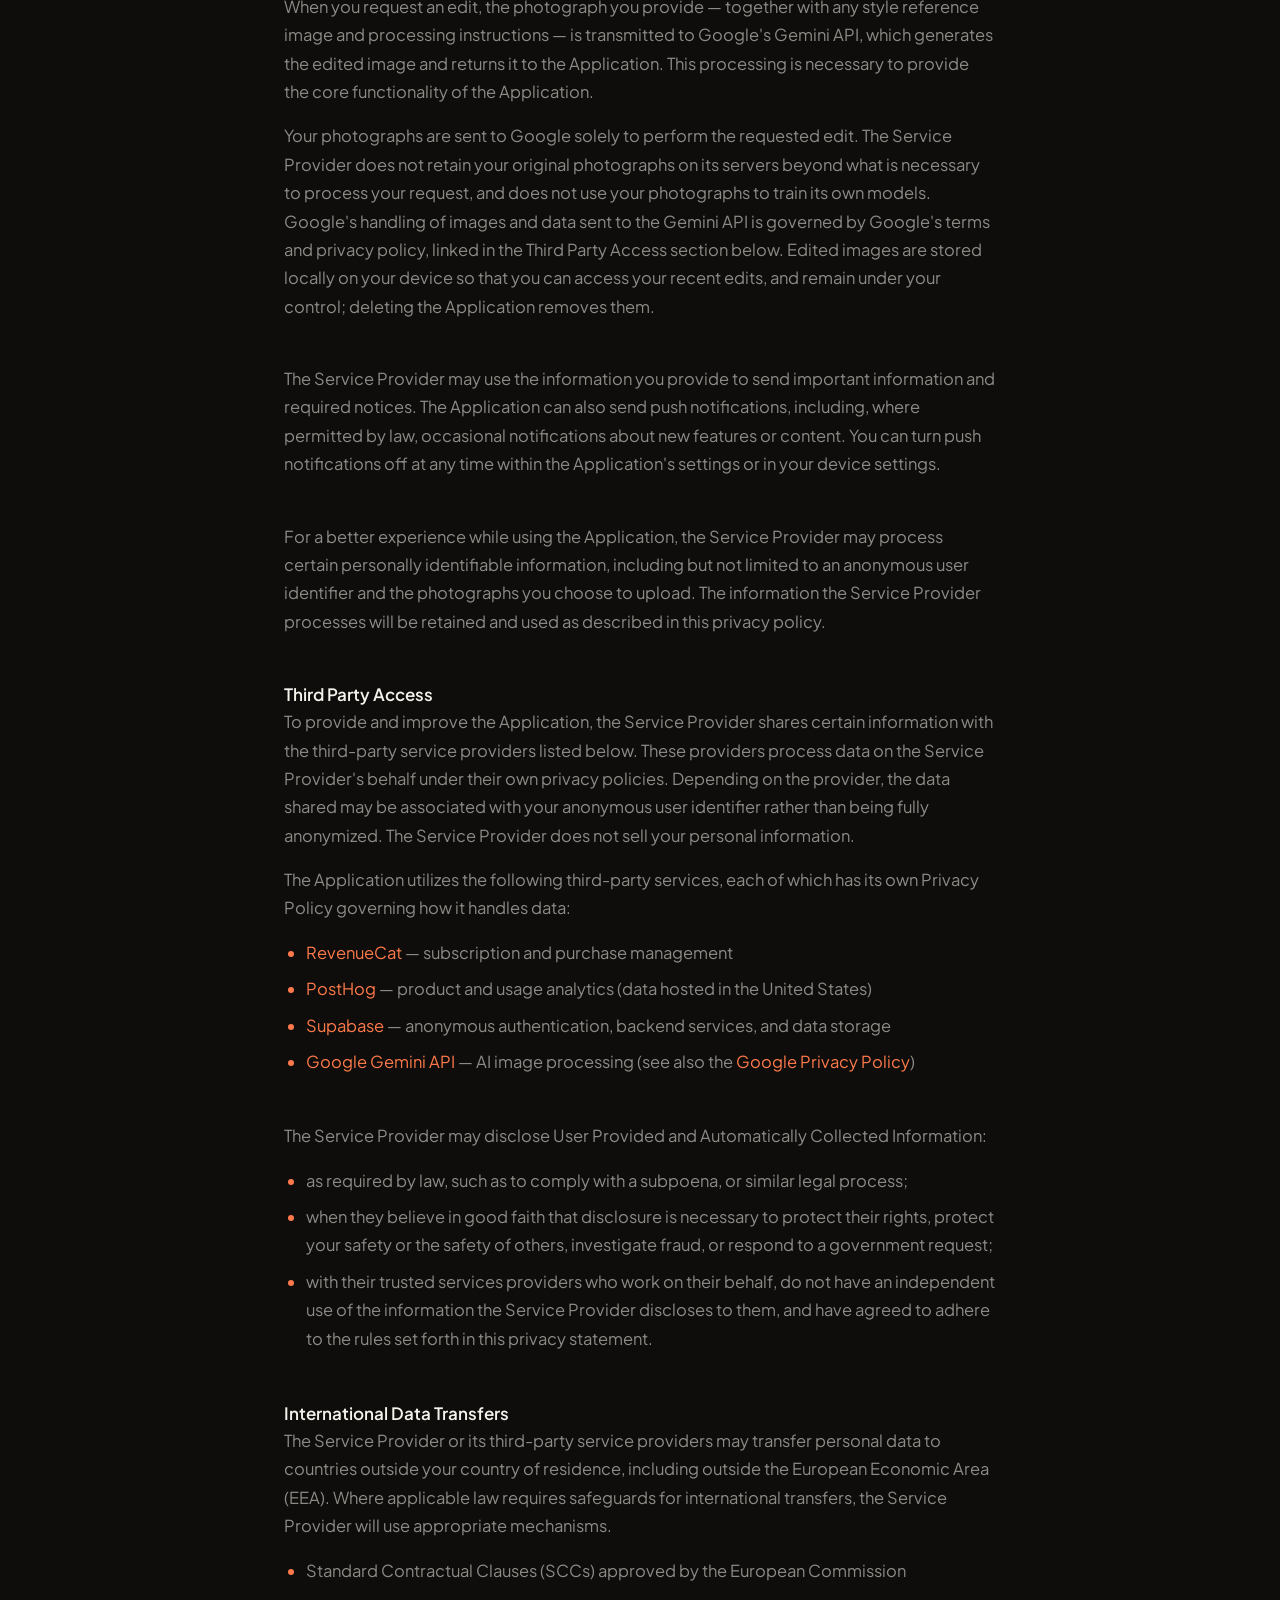
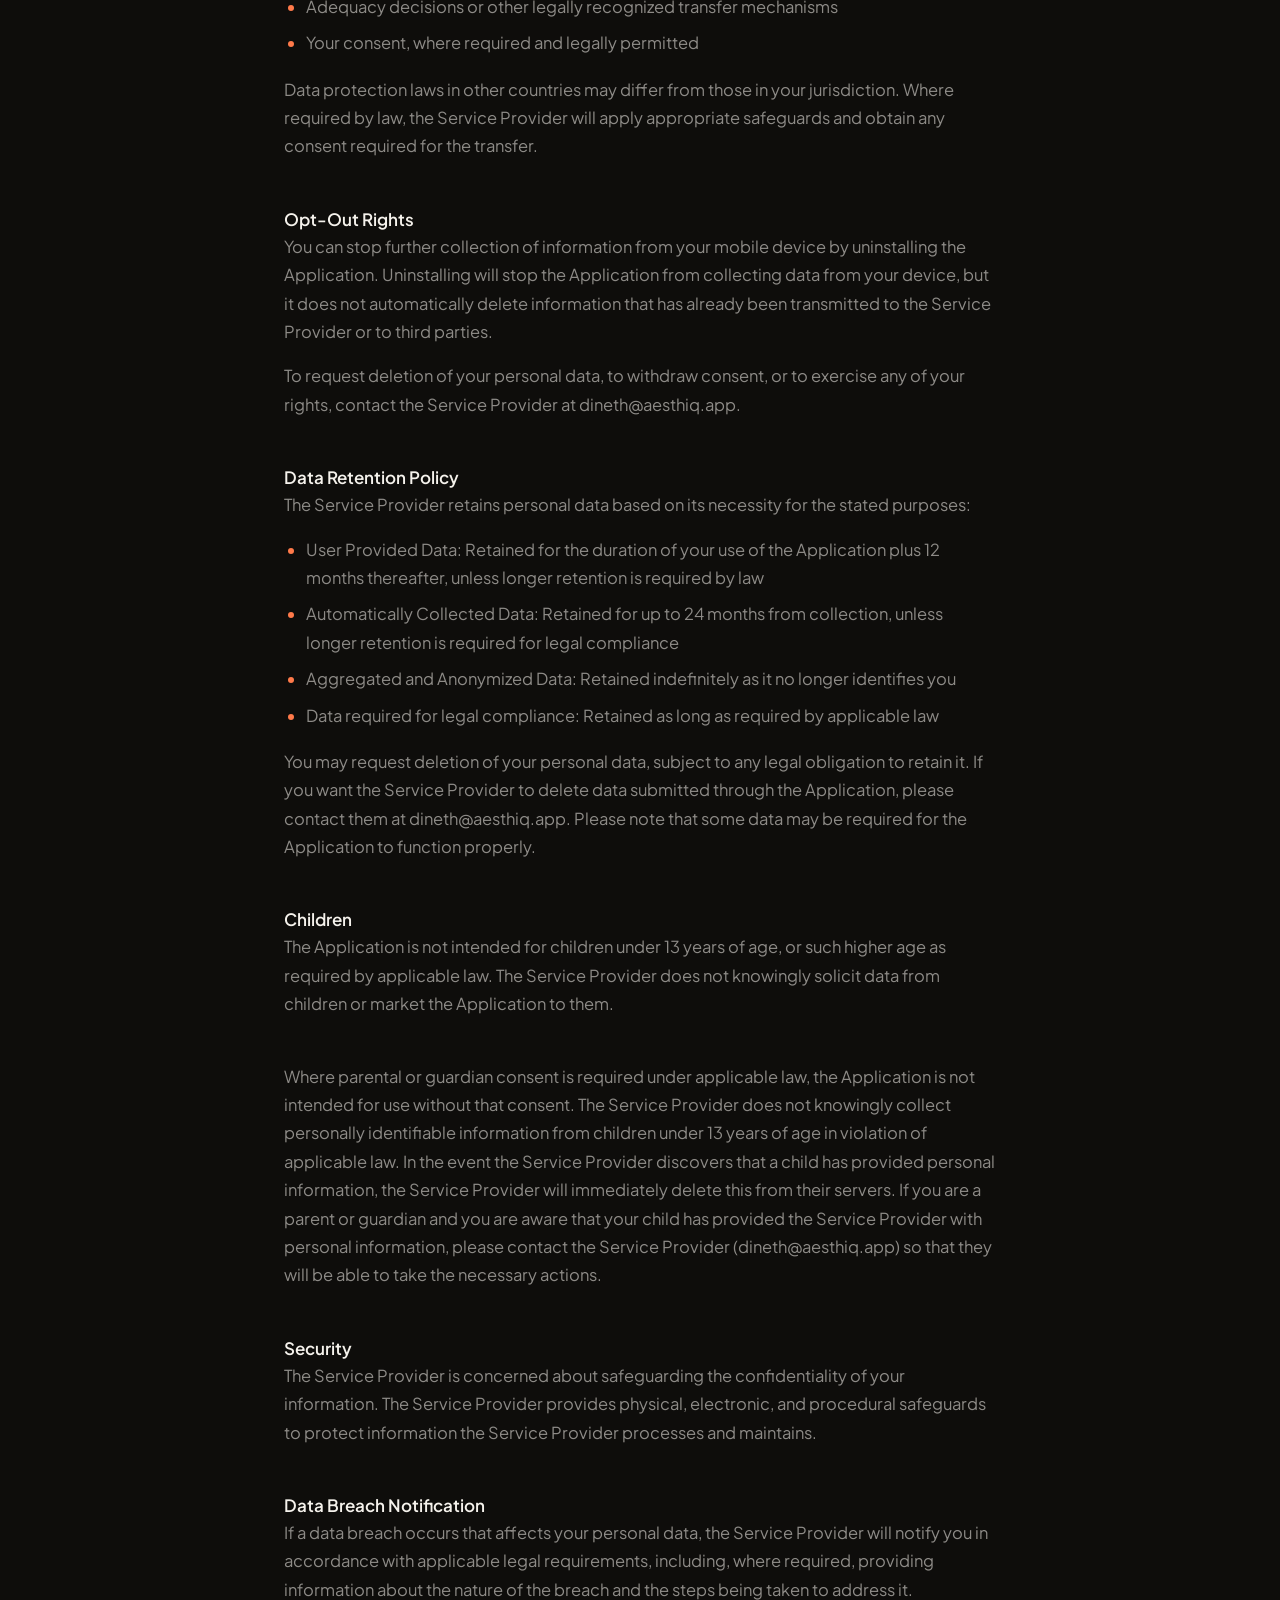
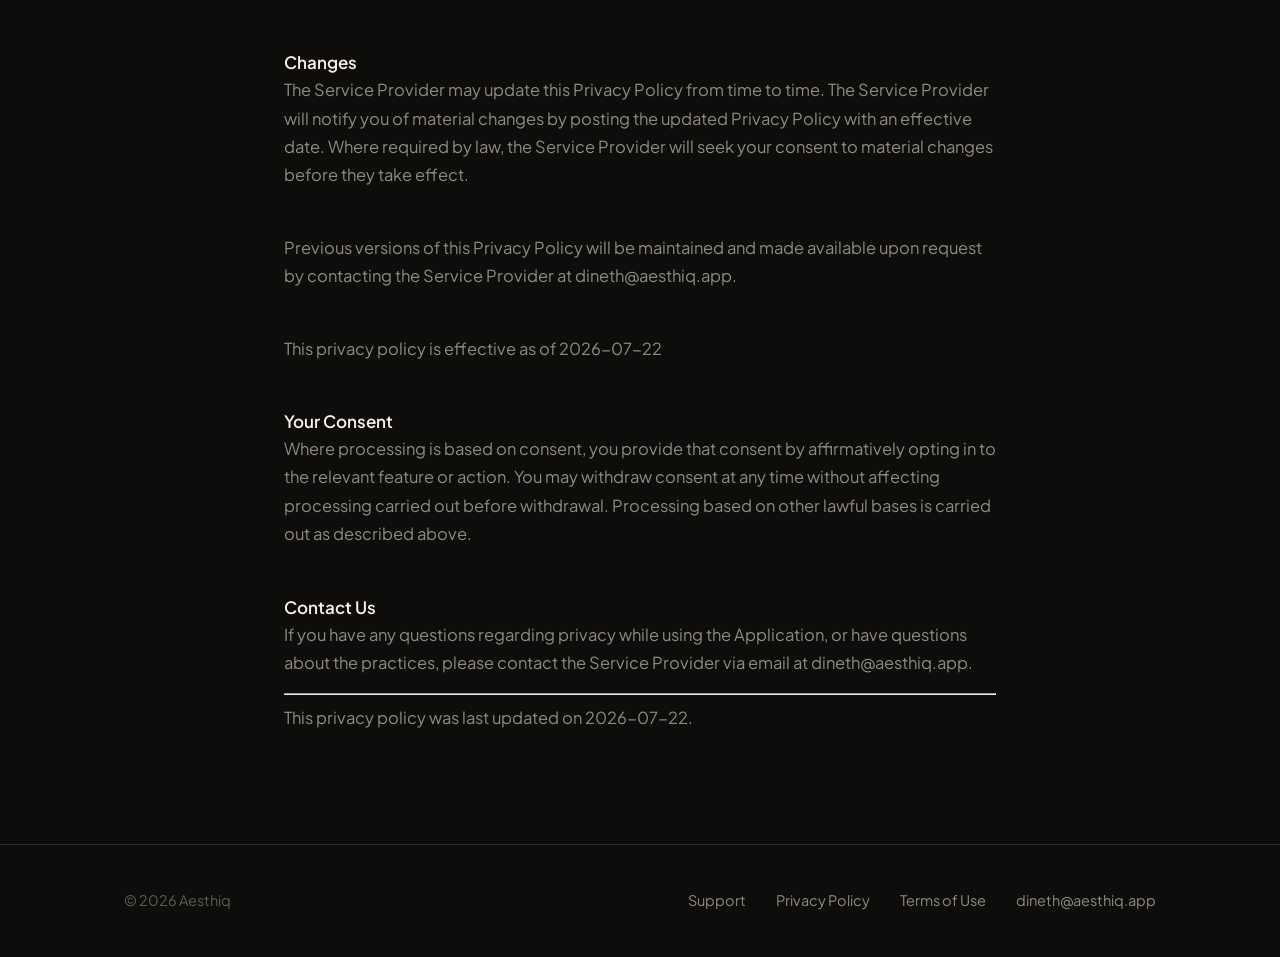
==== commit aafd0d74: "chore: use dineth@aesthiq.app as the contact on all pages Support and legal pages listed a personal " ====
--- a/privacy.html
+++ b/privacy.html
@@ -28,7 +28,7 @@
 </header>
 
 <main class="doc">
-    <strong>Privacy Policy</strong><p>This privacy policy applies to the Aesthiq app for mobile devices, together with any related services operated by Dineth Panagoda (collectively, the "Application"). Dineth Panagoda is hereby referred to as the "Service Provider".</p><br><strong>Information Collection and Use</strong><p>The Application collects information when you download and use it. This information may include:</p><ul><li>Your device's Internet Protocol (IP) address</li><li>The screens of the Application you view, the features you use, and the time, date, and duration of your activity</li><li>Your mobile device type and the operating system you use</li><li>A randomly generated, anonymous user identifier used to associate your activity, subscription status, and edits with your installation of the Application. This identifier is not linked to your name or email address.</li><li>Your subscription and purchase status</li><li>Crash reports and performance diagnostics</li><li>Photographs that you choose to upload, and any style reference images you select, in order to generate edited images</li></ul><p>The Application uses anonymous authentication. It does not require you to create an account or to provide your name or email address in order to use its core features.</p><br><strong>Cookies and tracking technologies</strong><p>The Application or its third-party SDKs may use cookies, SDKs, pixels, and similar technologies to support functionality, analytics, or service delivery. The Application uses first-party analytics tied to the anonymous user identifier described above; it does not track you across other companies' apps or websites and does not use the device advertising identifier (IDFA). Where required by applicable law, the Service Provider will obtain consent before using non-essential tracking technologies.</p><!----><br><strong>Your Rights</strong><p>You may request access to, correction of, or deletion of your personal data held by the Service Provider. To exercise these rights, or to withdraw consent where processing is based on consent, contact the Service Provider at dinethchandimal@gmail.com.</p><br><strong>Your California privacy rights (CCPA/CPRA)</strong><p>If you are a California resident, you have the right to know what personal information is collected, the right to delete personal information, the right to opt out of the sale or sharing of personal information, and the right to non-discrimination for exercising these rights. The Service Provider does not sell your personal information. To exercise your CCPA/CPRA rights, contact the Service Provider at dinethchandimal@gmail.com.</p><div><br><strong>Artificial Intelligence</strong><p>The Application uses artificial intelligence (AI) to create edited versions of your photographs. When you request an edit, the photograph you provide — together with any style reference image and processing instructions — is transmitted to Google's Gemini API, which generates the edited image and returns it to the Application. This processing is necessary to provide the core functionality of the Application.</p><p>Your photographs are sent to Google solely to perform the requested edit. The Service Provider does not retain your original photographs on its servers beyond what is necessary to process your request, and does not use your photographs to train its own models. Google's handling of images and data sent to the Gemini API is governed by Google's terms and privacy policy, linked in the Third Party Access section below. Edited images are stored locally on your device so that you can access your recent edits, and remain under your control; deleting the Application removes them.</p><br></div><p>The Service Provider may use the information you provide to send important information and required notices. The Application can also send push notifications, including, where permitted by law, occasional notifications about new features or content. You can turn push notifications off at any time within the Application's settings or in your device settings.</p><br><p>For a better experience while using the Application, the Service Provider may process certain personally identifiable information, including but not limited to an anonymous user identifier and the photographs you choose to upload. The information the Service Provider processes will be retained and used as described in this privacy policy.</p><br><strong>Third Party Access</strong><p>To provide and improve the Application, the Service Provider shares certain information with the third-party service providers listed below. These providers process data on the Service Provider's behalf under their own privacy policies. Depending on the provider, the data shared may be associated with your anonymous user identifier rather than being fully anonymized. The Service Provider does not sell your personal information.</p><div><p>The Application utilizes the following third-party services, each of which has its own Privacy Policy governing how it handles data:</p><ul><li><a href="https://www.revenuecat.com/privacy" target="_blank" rel="noopener noreferrer">RevenueCat</a> — subscription and purchase management</li><li><a href="https://posthog.com/privacy" target="_blank" rel="noopener noreferrer">PostHog</a> — product and usage analytics (data hosted in the United States)</li><li><a href="https://supabase.com/privacy" target="_blank" rel="noopener noreferrer">Supabase</a> — anonymous authentication, backend services, and data storage</li><li><a href="https://ai.google.dev/gemini-api/terms" target="_blank" rel="noopener noreferrer">Google Gemini API</a> — AI image processing (see also the <a href="https://policies.google.com/privacy" target="_blank" rel="noopener noreferrer">Google Privacy Policy</a>)</li></ul></div><br><p>The Service Provider may disclose User Provided and Automatically Collected Information:</p><ul><li>as required by law, such as to comply with a subpoena, or similar legal process;</li><li>when they believe in good faith that disclosure is necessary to protect their rights, protect your safety or the safety of others, investigate fraud, or respond to a government request;</li><li>with their trusted services providers who work on their behalf, do not have an independent use of the information the Service Provider discloses to them, and have agreed to adhere to the rules set forth in this privacy statement.</li></ul><p></p><br><strong>International Data Transfers</strong><p>The Service Provider or its third-party service providers may transfer personal data to countries outside your country of residence, including outside the European Economic Area (EEA). Where applicable law requires safeguards for international transfers, the Service Provider will use appropriate mechanisms.</p><ul><li>Standard Contractual Clauses (SCCs) approved by the European Commission</li><li>Adequacy decisions or other legally recognized transfer mechanisms</li><li>Your consent, where required and legally permitted</li></ul><p>Data protection laws in other countries may differ from those in your jurisdiction. Where required by law, the Service Provider will apply appropriate safeguards and obtain any consent required for the transfer.</p><br><strong>Opt-Out Rights</strong><div><p>You can stop further collection of information from your mobile device by uninstalling the Application. Uninstalling will stop the Application from collecting data from your device, but it does not automatically delete information that has already been transmitted to the Service Provider or to third parties.</p></div><!----><p>To request deletion of your personal data, to withdraw consent, or to exercise any of your rights, contact the Service Provider at dinethchandimal@gmail.com.</p><br><strong>Data Retention Policy</strong><p>The Service Provider retains personal data based on its necessity for the stated purposes:</p><ul><li>User Provided Data: Retained for the duration of your use of the Application plus 12 months thereafter, unless longer retention is required by law</li><li>Automatically Collected Data: Retained for up to 24 months from collection, unless longer retention is required for legal compliance</li><li>Aggregated and Anonymized Data: Retained indefinitely as it no longer identifies you</li><li>Data required for legal compliance: Retained as long as required by applicable law</li></ul><p>You may request deletion of your personal data, subject to any legal obligation to retain it. If you want the Service Provider to delete data submitted through the Application, please contact them at dinethchandimal@gmail.com. Please note that some data may be required for the Application to function properly.</p><br><strong>Children</strong><p>The Application is not intended for children under 13 years of age, or such higher age as required by applicable law. The Service Provider does not knowingly solicit data from children or market the Application to them.</p><div><br><p>Where parental or guardian consent is required under applicable law, the Application is not intended for use without that consent. The Service Provider does not knowingly collect personally identifiable information from children under 13 years of age in violation of applicable law. In the event the Service Provider discovers that a child has provided personal information, the Service Provider will immediately delete this from their servers. If you are a parent or guardian and you are aware that your child has provided the Service Provider with personal information, please contact the Service Provider (dinethchandimal@gmail.com) so that they will be able to take the necessary actions.</p></div><br><strong>Security</strong><p>The Service Provider is concerned about safeguarding the confidentiality of your information. The Service Provider provides physical, electronic, and procedural safeguards to protect information the Service Provider processes and maintains.</p><br><strong>Data Breach Notification</strong><p>If a data breach occurs that affects your personal data, the Service Provider will notify you in accordance with applicable legal requirements, including, where required, providing information about the nature of the breach and the steps being taken to address it.</p><br><strong>Changes</strong><p>The Service Provider may update this Privacy Policy from time to time. The Service Provider will notify you of material changes by posting the updated Privacy Policy with an effective date. Where required by law, the Service Provider will seek your consent to material changes before they take effect.</p><br><p>Previous versions of this Privacy Policy will be maintained and made available upon request by contacting the Service Provider at dinethchandimal@gmail.com.</p><br><p>This privacy policy is effective as of 2026-07-22</p><br><strong>Your Consent</strong><p>Where processing is based on consent, you provide that consent by affirmatively opting in to the relevant feature or action. You may withdraw consent at any time without affecting processing carried out before withdrawal. Processing based on other lawful bases is carried out as described above.</p><br><strong>Contact Us</strong><p>If you have any questions regarding privacy while using the Application, or have questions about the practices, please contact the Service Provider via email at dinethchandimal@gmail.com.</p><hr><p>This privacy policy was last updated on 2026-07-22.</p>
+    <strong>Privacy Policy</strong><p>This privacy policy applies to the Aesthiq app for mobile devices, together with any related services operated by Dineth Panagoda (collectively, the "Application"). Dineth Panagoda is hereby referred to as the "Service Provider".</p><br><strong>Information Collection and Use</strong><p>The Application collects information when you download and use it. This information may include:</p><ul><li>Your device's Internet Protocol (IP) address</li><li>The screens of the Application you view, the features you use, and the time, date, and duration of your activity</li><li>Your mobile device type and the operating system you use</li><li>A randomly generated, anonymous user identifier used to associate your activity, subscription status, and edits with your installation of the Application. This identifier is not linked to your name or email address.</li><li>Your subscription and purchase status</li><li>Crash reports and performance diagnostics</li><li>Photographs that you choose to upload, and any style reference images you select, in order to generate edited images</li></ul><p>The Application uses anonymous authentication. It does not require you to create an account or to provide your name or email address in order to use its core features.</p><br><strong>Cookies and tracking technologies</strong><p>The Application or its third-party SDKs may use cookies, SDKs, pixels, and similar technologies to support functionality, analytics, or service delivery. The Application uses first-party analytics tied to the anonymous user identifier described above; it does not track you across other companies' apps or websites and does not use the device advertising identifier (IDFA). Where required by applicable law, the Service Provider will obtain consent before using non-essential tracking technologies.</p><!----><br><strong>Your Rights</strong><p>You may request access to, correction of, or deletion of your personal data held by the Service Provider. To exercise these rights, or to withdraw consent where processing is based on consent, contact the Service Provider at dineth@aesthiq.app.</p><br><strong>Your California privacy rights (CCPA/CPRA)</strong><p>If you are a California resident, you have the right to know what personal information is collected, the right to delete personal information, the right to opt out of the sale or sharing of personal information, and the right to non-discrimination for exercising these rights. The Service Provider does not sell your personal information. To exercise your CCPA/CPRA rights, contact the Service Provider at dineth@aesthiq.app.</p><div><br><strong>Artificial Intelligence</strong><p>The Application uses artificial intelligence (AI) to create edited versions of your photographs. When you request an edit, the photograph you provide — together with any style reference image and processing instructions — is transmitted to Google's Gemini API, which generates the edited image and returns it to the Application. This processing is necessary to provide the core functionality of the Application.</p><p>Your photographs are sent to Google solely to perform the requested edit. The Service Provider does not retain your original photographs on its servers beyond what is necessary to process your request, and does not use your photographs to train its own models. Google's handling of images and data sent to the Gemini API is governed by Google's terms and privacy policy, linked in the Third Party Access section below. Edited images are stored locally on your device so that you can access your recent edits, and remain under your control; deleting the Application removes them.</p><br></div><p>The Service Provider may use the information you provide to send important information and required notices. The Application can also send push notifications, including, where permitted by law, occasional notifications about new features or content. You can turn push notifications off at any time within the Application's settings or in your device settings.</p><br><p>For a better experience while using the Application, the Service Provider may process certain personally identifiable information, including but not limited to an anonymous user identifier and the photographs you choose to upload. The information the Service Provider processes will be retained and used as described in this privacy policy.</p><br><strong>Third Party Access</strong><p>To provide and improve the Application, the Service Provider shares certain information with the third-party service providers listed below. These providers process data on the Service Provider's behalf under their own privacy policies. Depending on the provider, the data shared may be associated with your anonymous user identifier rather than being fully anonymized. The Service Provider does not sell your personal information.</p><div><p>The Application utilizes the following third-party services, each of which has its own Privacy Policy governing how it handles data:</p><ul><li><a href="https://www.revenuecat.com/privacy" target="_blank" rel="noopener noreferrer">RevenueCat</a> — subscription and purchase management</li><li><a href="https://posthog.com/privacy" target="_blank" rel="noopener noreferrer">PostHog</a> — product and usage analytics (data hosted in the United States)</li><li><a href="https://supabase.com/privacy" target="_blank" rel="noopener noreferrer">Supabase</a> — anonymous authentication, backend services, and data storage</li><li><a href="https://ai.google.dev/gemini-api/terms" target="_blank" rel="noopener noreferrer">Google Gemini API</a> — AI image processing (see also the <a href="https://policies.google.com/privacy" target="_blank" rel="noopener noreferrer">Google Privacy Policy</a>)</li></ul></div><br><p>The Service Provider may disclose User Provided and Automatically Collected Information:</p><ul><li>as required by law, such as to comply with a subpoena, or similar legal process;</li><li>when they believe in good faith that disclosure is necessary to protect their rights, protect your safety or the safety of others, investigate fraud, or respond to a government request;</li><li>with their trusted services providers who work on their behalf, do not have an independent use of the information the Service Provider discloses to them, and have agreed to adhere to the rules set forth in this privacy statement.</li></ul><p></p><br><strong>International Data Transfers</strong><p>The Service Provider or its third-party service providers may transfer personal data to countries outside your country of residence, including outside the European Economic Area (EEA). Where applicable law requires safeguards for international transfers, the Service Provider will use appropriate mechanisms.</p><ul><li>Standard Contractual Clauses (SCCs) approved by the European Commission</li><li>Adequacy decisions or other legally recognized transfer mechanisms</li><li>Your consent, where required and legally permitted</li></ul><p>Data protection laws in other countries may differ from those in your jurisdiction. Where required by law, the Service Provider will apply appropriate safeguards and obtain any consent required for the transfer.</p><br><strong>Opt-Out Rights</strong><div><p>You can stop further collection of information from your mobile device by uninstalling the Application. Uninstalling will stop the Application from collecting data from your device, but it does not automatically delete information that has already been transmitted to the Service Provider or to third parties.</p></div><!----><p>To request deletion of your personal data, to withdraw consent, or to exercise any of your rights, contact the Service Provider at dineth@aesthiq.app.</p><br><strong>Data Retention Policy</strong><p>The Service Provider retains personal data based on its necessity for the stated purposes:</p><ul><li>User Provided Data: Retained for the duration of your use of the Application plus 12 months thereafter, unless longer retention is required by law</li><li>Automatically Collected Data: Retained for up to 24 months from collection, unless longer retention is required for legal compliance</li><li>Aggregated and Anonymized Data: Retained indefinitely as it no longer identifies you</li><li>Data required for legal compliance: Retained as long as required by applicable law</li></ul><p>You may request deletion of your personal data, subject to any legal obligation to retain it. If you want the Service Provider to delete data submitted through the Application, please contact them at dineth@aesthiq.app. Please note that some data may be required for the Application to function properly.</p><br><strong>Children</strong><p>The Application is not intended for children under 13 years of age, or such higher age as required by applicable law. The Service Provider does not knowingly solicit data from children or market the Application to them.</p><div><br><p>Where parental or guardian consent is required under applicable law, the Application is not intended for use without that consent. The Service Provider does not knowingly collect personally identifiable information from children under 13 years of age in violation of applicable law. In the event the Service Provider discovers that a child has provided personal information, the Service Provider will immediately delete this from their servers. If you are a parent or guardian and you are aware that your child has provided the Service Provider with personal information, please contact the Service Provider (dineth@aesthiq.app) so that they will be able to take the necessary actions.</p></div><br><strong>Security</strong><p>The Service Provider is concerned about safeguarding the confidentiality of your information. The Service Provider provides physical, electronic, and procedural safeguards to protect information the Service Provider processes and maintains.</p><br><strong>Data Breach Notification</strong><p>If a data breach occurs that affects your personal data, the Service Provider will notify you in accordance with applicable legal requirements, including, where required, providing information about the nature of the breach and the steps being taken to address it.</p><br><strong>Changes</strong><p>The Service Provider may update this Privacy Policy from time to time. The Service Provider will notify you of material changes by posting the updated Privacy Policy with an effective date. Where required by law, the Service Provider will seek your consent to material changes before they take effect.</p><br><p>Previous versions of this Privacy Policy will be maintained and made available upon request by contacting the Service Provider at dineth@aesthiq.app.</p><br><p>This privacy policy is effective as of 2026-07-22</p><br><strong>Your Consent</strong><p>Where processing is based on consent, you provide that consent by affirmatively opting in to the relevant feature or action. You may withdraw consent at any time without affecting processing carried out before withdrawal. Processing based on other lawful bases is carried out as described above.</p><br><strong>Contact Us</strong><p>If you have any questions regarding privacy while using the Application, or have questions about the practices, please contact the Service Provider via email at dineth@aesthiq.app.</p><hr><p>This privacy policy was last updated on 2026-07-22.</p>
 </main>
 
 <footer>
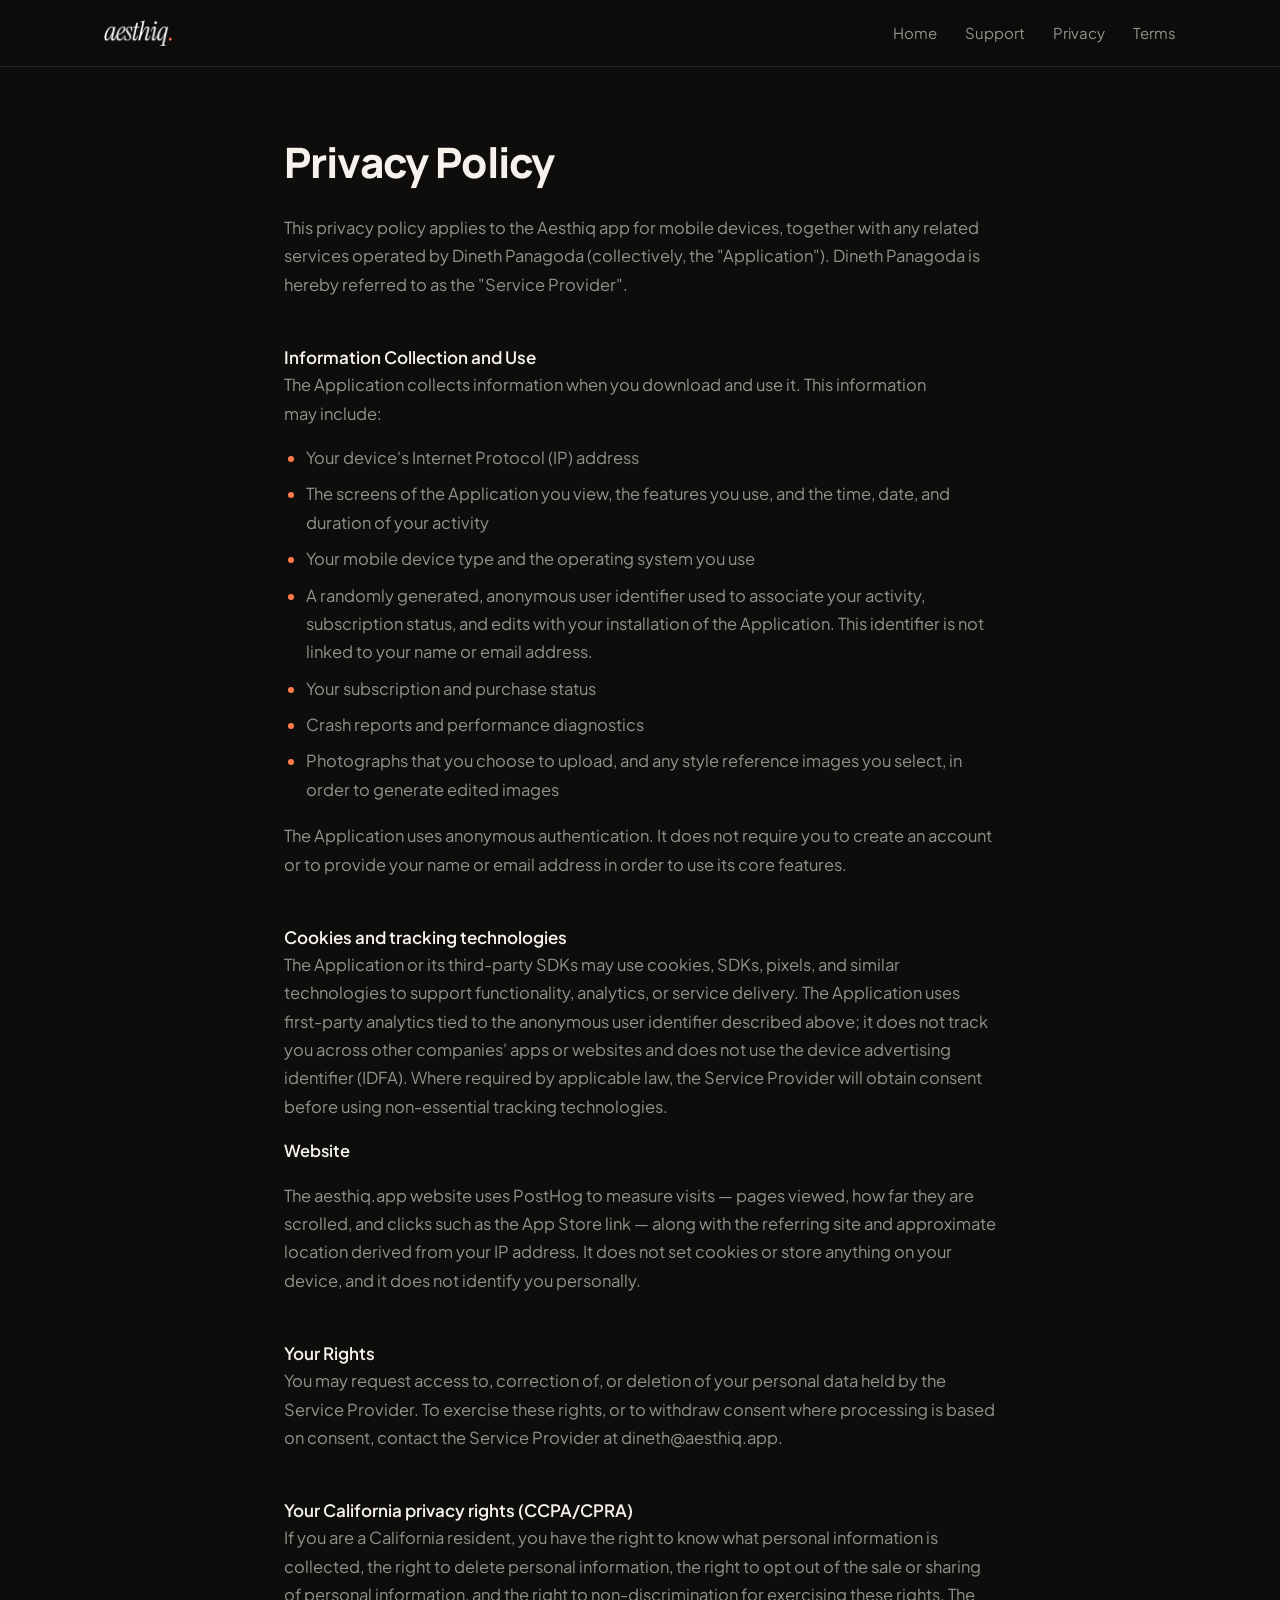
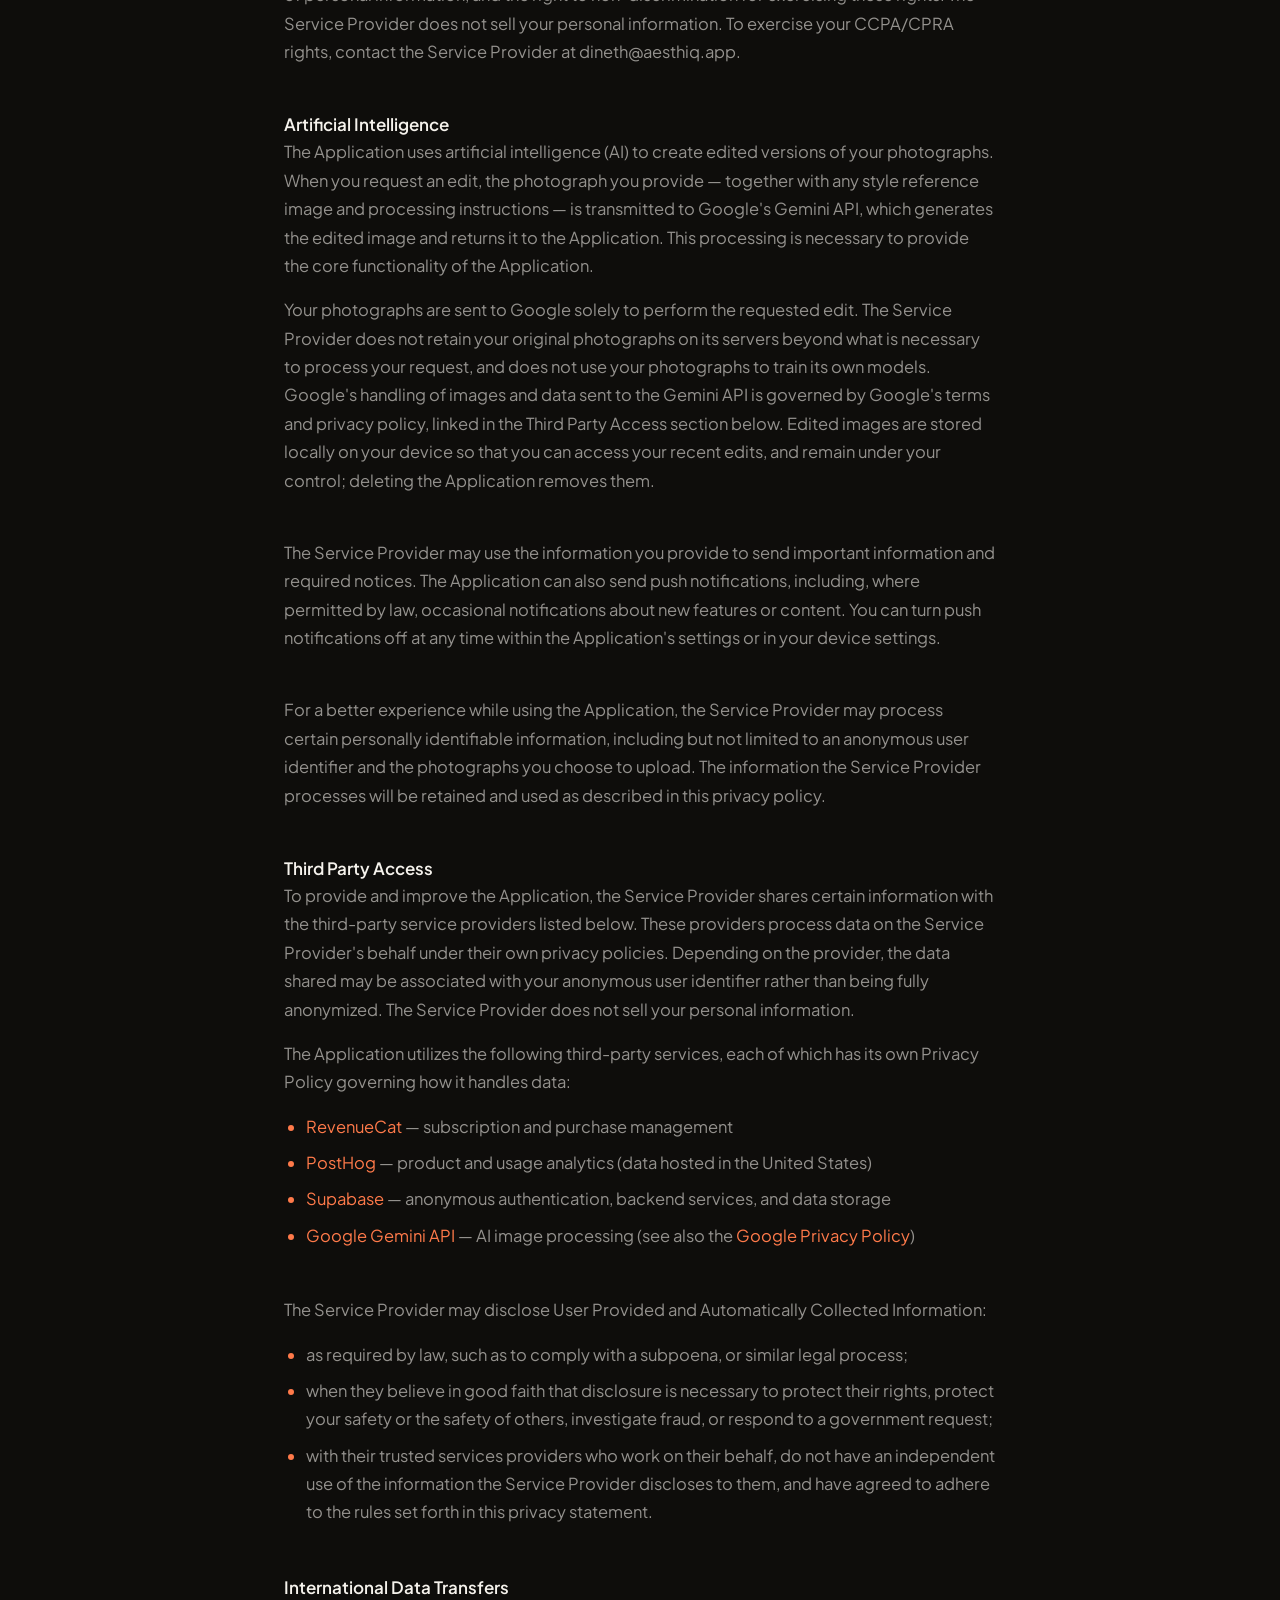
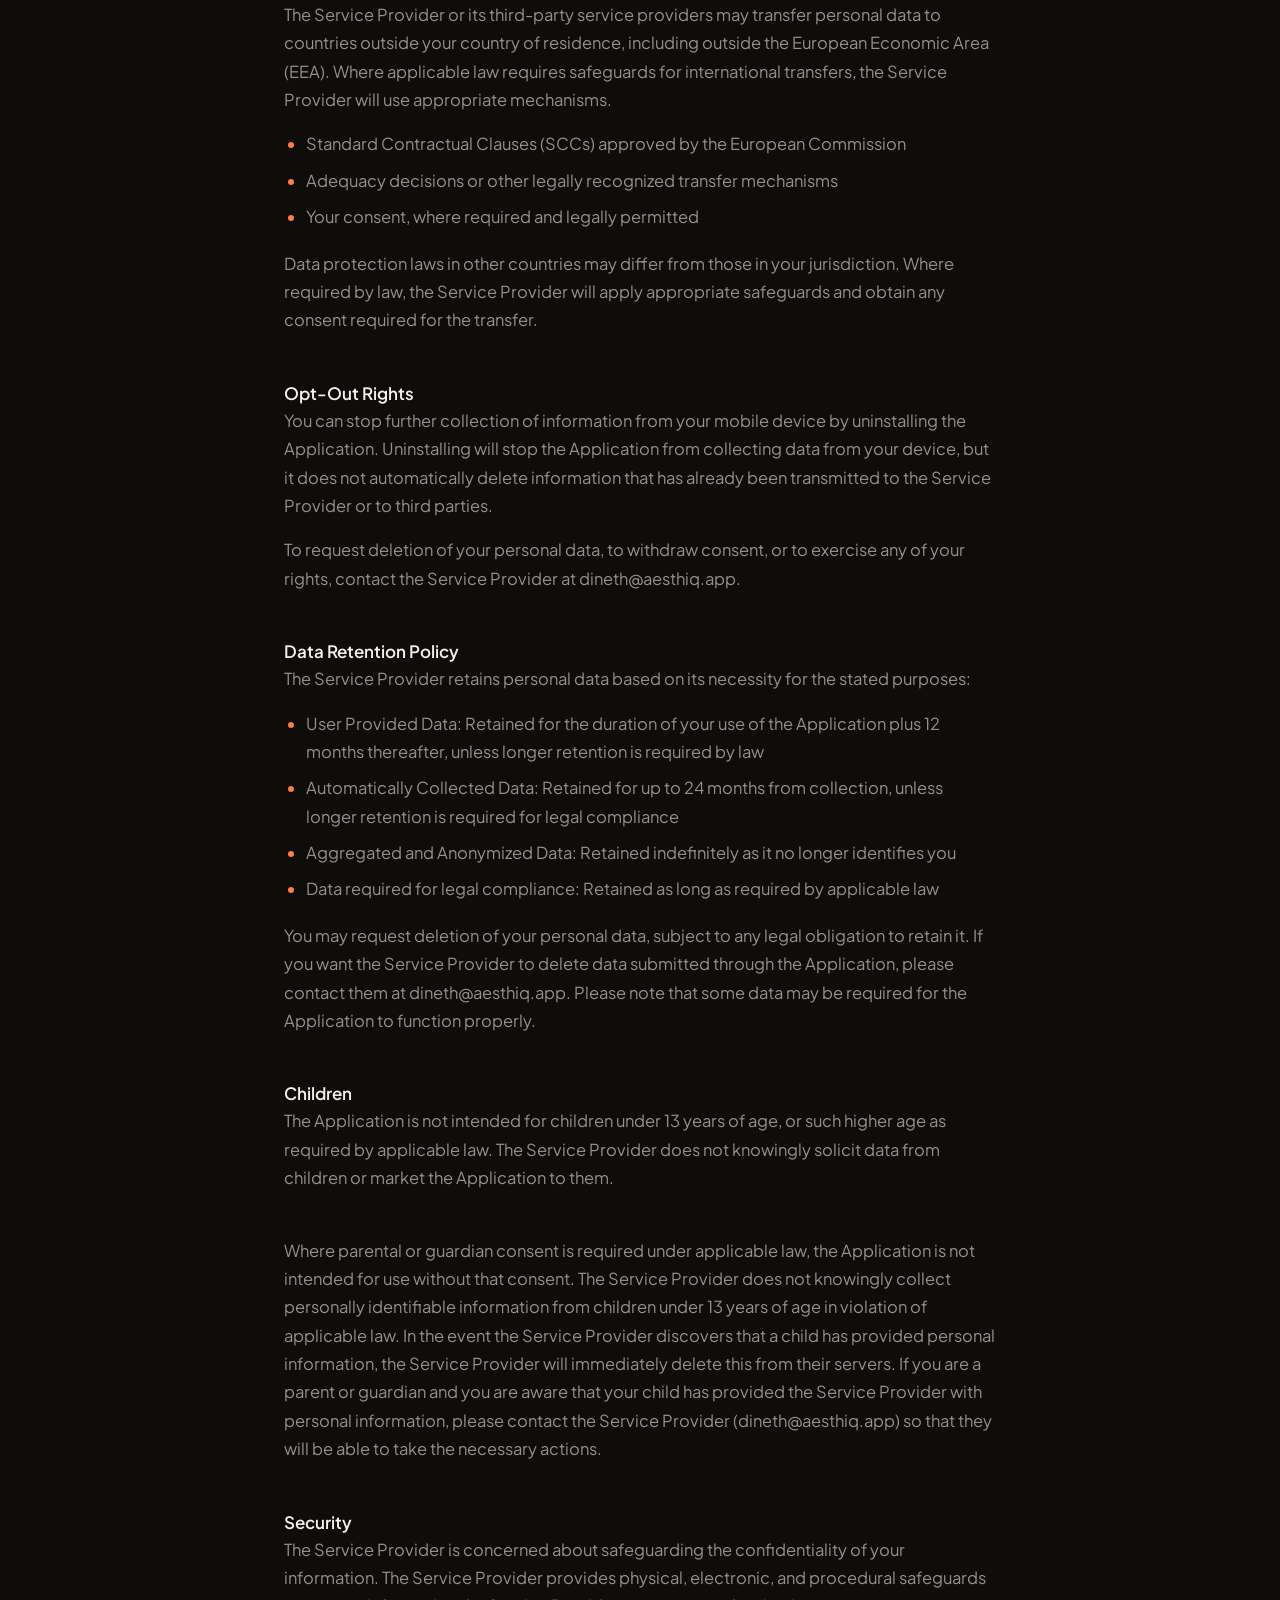
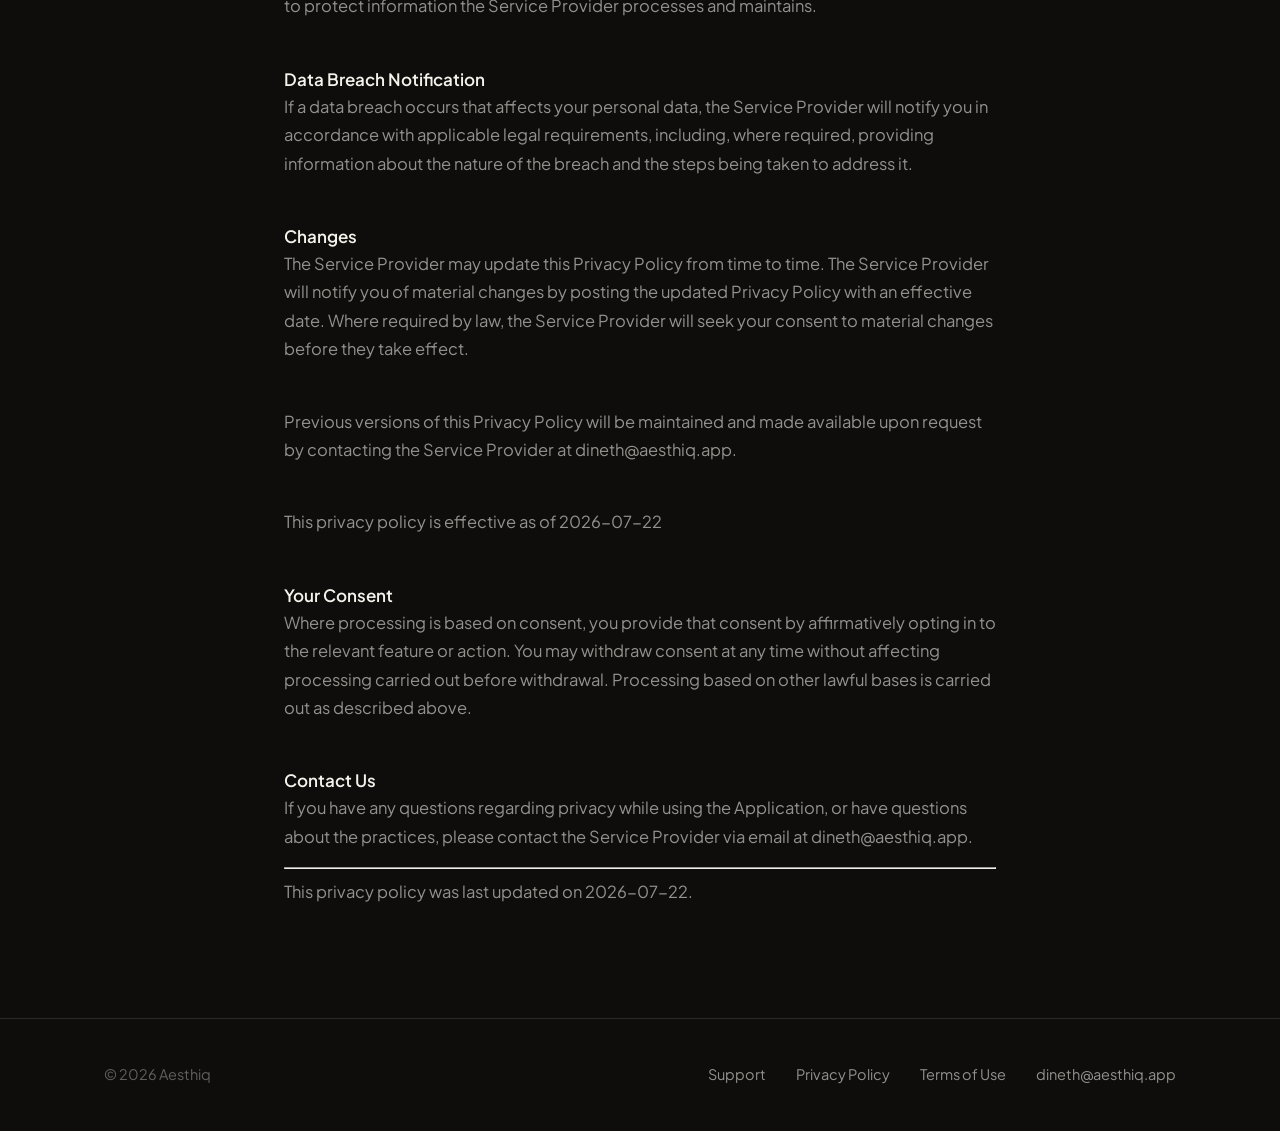
==== commit bfe33e4f: "feat: redesign the landing page around real before/after results - Hero leads with an interactive be" ====
--- a/privacy.html
+++ b/privacy.html
@@ -12,6 +12,7 @@
 <link rel="preconnect" href="https://fonts.gstatic.com" crossorigin>
 <link href="https://fonts.googleapis.com/css2?family=Manrope:wght@500;700;800&family=Plus+Jakarta+Sans:wght@400;500;600&family=Instrument+Serif:ital@0;1&display=swap" rel="stylesheet">
 <link rel="stylesheet" href="style.css">
+<script src="analytics.js" defer></script>
 </head>
 <body>
 
@@ -28,7 +29,7 @@
 </header>
 
 <main class="doc">
-    <strong>Privacy Policy</strong><p>This privacy policy applies to the Aesthiq app for mobile devices, together with any related services operated by Dineth Panagoda (collectively, the "Application"). Dineth Panagoda is hereby referred to as the "Service Provider".</p><br><strong>Information Collection and Use</strong><p>The Application collects information when you download and use it. This information may include:</p><ul><li>Your device's Internet Protocol (IP) address</li><li>The screens of the Application you view, the features you use, and the time, date, and duration of your activity</li><li>Your mobile device type and the operating system you use</li><li>A randomly generated, anonymous user identifier used to associate your activity, subscription status, and edits with your installation of the Application. This identifier is not linked to your name or email address.</li><li>Your subscription and purchase status</li><li>Crash reports and performance diagnostics</li><li>Photographs that you choose to upload, and any style reference images you select, in order to generate edited images</li></ul><p>The Application uses anonymous authentication. It does not require you to create an account or to provide your name or email address in order to use its core features.</p><br><strong>Cookies and tracking technologies</strong><p>The Application or its third-party SDKs may use cookies, SDKs, pixels, and similar technologies to support functionality, analytics, or service delivery. The Application uses first-party analytics tied to the anonymous user identifier described above; it does not track you across other companies' apps or websites and does not use the device advertising identifier (IDFA). Where required by applicable law, the Service Provider will obtain consent before using non-essential tracking technologies.</p><!----><br><strong>Your Rights</strong><p>You may request access to, correction of, or deletion of your personal data held by the Service Provider. To exercise these rights, or to withdraw consent where processing is based on consent, contact the Service Provider at dineth@aesthiq.app.</p><br><strong>Your California privacy rights (CCPA/CPRA)</strong><p>If you are a California resident, you have the right to know what personal information is collected, the right to delete personal information, the right to opt out of the sale or sharing of personal information, and the right to non-discrimination for exercising these rights. The Service Provider does not sell your personal information. To exercise your CCPA/CPRA rights, contact the Service Provider at dineth@aesthiq.app.</p><div><br><strong>Artificial Intelligence</strong><p>The Application uses artificial intelligence (AI) to create edited versions of your photographs. When you request an edit, the photograph you provide — together with any style reference image and processing instructions — is transmitted to Google's Gemini API, which generates the edited image and returns it to the Application. This processing is necessary to provide the core functionality of the Application.</p><p>Your photographs are sent to Google solely to perform the requested edit. The Service Provider does not retain your original photographs on its servers beyond what is necessary to process your request, and does not use your photographs to train its own models. Google's handling of images and data sent to the Gemini API is governed by Google's terms and privacy policy, linked in the Third Party Access section below. Edited images are stored locally on your device so that you can access your recent edits, and remain under your control; deleting the Application removes them.</p><br></div><p>The Service Provider may use the information you provide to send important information and required notices. The Application can also send push notifications, including, where permitted by law, occasional notifications about new features or content. You can turn push notifications off at any time within the Application's settings or in your device settings.</p><br><p>For a better experience while using the Application, the Service Provider may process certain personally identifiable information, including but not limited to an anonymous user identifier and the photographs you choose to upload. The information the Service Provider processes will be retained and used as described in this privacy policy.</p><br><strong>Third Party Access</strong><p>To provide and improve the Application, the Service Provider shares certain information with the third-party service providers listed below. These providers process data on the Service Provider's behalf under their own privacy policies. Depending on the provider, the data shared may be associated with your anonymous user identifier rather than being fully anonymized. The Service Provider does not sell your personal information.</p><div><p>The Application utilizes the following third-party services, each of which has its own Privacy Policy governing how it handles data:</p><ul><li><a href="https://www.revenuecat.com/privacy" target="_blank" rel="noopener noreferrer">RevenueCat</a> — subscription and purchase management</li><li><a href="https://posthog.com/privacy" target="_blank" rel="noopener noreferrer">PostHog</a> — product and usage analytics (data hosted in the United States)</li><li><a href="https://supabase.com/privacy" target="_blank" rel="noopener noreferrer">Supabase</a> — anonymous authentication, backend services, and data storage</li><li><a href="https://ai.google.dev/gemini-api/terms" target="_blank" rel="noopener noreferrer">Google Gemini API</a> — AI image processing (see also the <a href="https://policies.google.com/privacy" target="_blank" rel="noopener noreferrer">Google Privacy Policy</a>)</li></ul></div><br><p>The Service Provider may disclose User Provided and Automatically Collected Information:</p><ul><li>as required by law, such as to comply with a subpoena, or similar legal process;</li><li>when they believe in good faith that disclosure is necessary to protect their rights, protect your safety or the safety of others, investigate fraud, or respond to a government request;</li><li>with their trusted services providers who work on their behalf, do not have an independent use of the information the Service Provider discloses to them, and have agreed to adhere to the rules set forth in this privacy statement.</li></ul><p></p><br><strong>International Data Transfers</strong><p>The Service Provider or its third-party service providers may transfer personal data to countries outside your country of residence, including outside the European Economic Area (EEA). Where applicable law requires safeguards for international transfers, the Service Provider will use appropriate mechanisms.</p><ul><li>Standard Contractual Clauses (SCCs) approved by the European Commission</li><li>Adequacy decisions or other legally recognized transfer mechanisms</li><li>Your consent, where required and legally permitted</li></ul><p>Data protection laws in other countries may differ from those in your jurisdiction. Where required by law, the Service Provider will apply appropriate safeguards and obtain any consent required for the transfer.</p><br><strong>Opt-Out Rights</strong><div><p>You can stop further collection of information from your mobile device by uninstalling the Application. Uninstalling will stop the Application from collecting data from your device, but it does not automatically delete information that has already been transmitted to the Service Provider or to third parties.</p></div><!----><p>To request deletion of your personal data, to withdraw consent, or to exercise any of your rights, contact the Service Provider at dineth@aesthiq.app.</p><br><strong>Data Retention Policy</strong><p>The Service Provider retains personal data based on its necessity for the stated purposes:</p><ul><li>User Provided Data: Retained for the duration of your use of the Application plus 12 months thereafter, unless longer retention is required by law</li><li>Automatically Collected Data: Retained for up to 24 months from collection, unless longer retention is required for legal compliance</li><li>Aggregated and Anonymized Data: Retained indefinitely as it no longer identifies you</li><li>Data required for legal compliance: Retained as long as required by applicable law</li></ul><p>You may request deletion of your personal data, subject to any legal obligation to retain it. If you want the Service Provider to delete data submitted through the Application, please contact them at dineth@aesthiq.app. Please note that some data may be required for the Application to function properly.</p><br><strong>Children</strong><p>The Application is not intended for children under 13 years of age, or such higher age as required by applicable law. The Service Provider does not knowingly solicit data from children or market the Application to them.</p><div><br><p>Where parental or guardian consent is required under applicable law, the Application is not intended for use without that consent. The Service Provider does not knowingly collect personally identifiable information from children under 13 years of age in violation of applicable law. In the event the Service Provider discovers that a child has provided personal information, the Service Provider will immediately delete this from their servers. If you are a parent or guardian and you are aware that your child has provided the Service Provider with personal information, please contact the Service Provider (dineth@aesthiq.app) so that they will be able to take the necessary actions.</p></div><br><strong>Security</strong><p>The Service Provider is concerned about safeguarding the confidentiality of your information. The Service Provider provides physical, electronic, and procedural safeguards to protect information the Service Provider processes and maintains.</p><br><strong>Data Breach Notification</strong><p>If a data breach occurs that affects your personal data, the Service Provider will notify you in accordance with applicable legal requirements, including, where required, providing information about the nature of the breach and the steps being taken to address it.</p><br><strong>Changes</strong><p>The Service Provider may update this Privacy Policy from time to time. The Service Provider will notify you of material changes by posting the updated Privacy Policy with an effective date. Where required by law, the Service Provider will seek your consent to material changes before they take effect.</p><br><p>Previous versions of this Privacy Policy will be maintained and made available upon request by contacting the Service Provider at dineth@aesthiq.app.</p><br><p>This privacy policy is effective as of 2026-07-22</p><br><strong>Your Consent</strong><p>Where processing is based on consent, you provide that consent by affirmatively opting in to the relevant feature or action. You may withdraw consent at any time without affecting processing carried out before withdrawal. Processing based on other lawful bases is carried out as described above.</p><br><strong>Contact Us</strong><p>If you have any questions regarding privacy while using the Application, or have questions about the practices, please contact the Service Provider via email at dineth@aesthiq.app.</p><hr><p>This privacy policy was last updated on 2026-07-22.</p>
+    <strong>Privacy Policy</strong><p>This privacy policy applies to the Aesthiq app for mobile devices, together with any related services operated by Dineth Panagoda (collectively, the "Application"). Dineth Panagoda is hereby referred to as the "Service Provider".</p><br><strong>Information Collection and Use</strong><p>The Application collects information when you download and use it. This information may include:</p><ul><li>Your device's Internet Protocol (IP) address</li><li>The screens of the Application you view, the features you use, and the time, date, and duration of your activity</li><li>Your mobile device type and the operating system you use</li><li>A randomly generated, anonymous user identifier used to associate your activity, subscription status, and edits with your installation of the Application. This identifier is not linked to your name or email address.</li><li>Your subscription and purchase status</li><li>Crash reports and performance diagnostics</li><li>Photographs that you choose to upload, and any style reference images you select, in order to generate edited images</li></ul><p>The Application uses anonymous authentication. It does not require you to create an account or to provide your name or email address in order to use its core features.</p><br><strong>Cookies and tracking technologies</strong><p>The Application or its third-party SDKs may use cookies, SDKs, pixels, and similar technologies to support functionality, analytics, or service delivery. The Application uses first-party analytics tied to the anonymous user identifier described above; it does not track you across other companies' apps or websites and does not use the device advertising identifier (IDFA). Where required by applicable law, the Service Provider will obtain consent before using non-essential tracking technologies.</p><p><strong>Website</strong></p><p>The aesthiq.app website uses PostHog to measure visits — pages viewed, how far they are scrolled, and clicks such as the App Store link — along with the referring site and approximate location derived from your IP address. It does not set cookies or store anything on your device, and it does not identify you personally.</p><!----><br><strong>Your Rights</strong><p>You may request access to, correction of, or deletion of your personal data held by the Service Provider. To exercise these rights, or to withdraw consent where processing is based on consent, contact the Service Provider at dineth@aesthiq.app.</p><br><strong>Your California privacy rights (CCPA/CPRA)</strong><p>If you are a California resident, you have the right to know what personal information is collected, the right to delete personal information, the right to opt out of the sale or sharing of personal information, and the right to non-discrimination for exercising these rights. The Service Provider does not sell your personal information. To exercise your CCPA/CPRA rights, contact the Service Provider at dineth@aesthiq.app.</p><div><br><strong>Artificial Intelligence</strong><p>The Application uses artificial intelligence (AI) to create edited versions of your photographs. When you request an edit, the photograph you provide — together with any style reference image and processing instructions — is transmitted to Google's Gemini API, which generates the edited image and returns it to the Application. This processing is necessary to provide the core functionality of the Application.</p><p>Your photographs are sent to Google solely to perform the requested edit. The Service Provider does not retain your original photographs on its servers beyond what is necessary to process your request, and does not use your photographs to train its own models. Google's handling of images and data sent to the Gemini API is governed by Google's terms and privacy policy, linked in the Third Party Access section below. Edited images are stored locally on your device so that you can access your recent edits, and remain under your control; deleting the Application removes them.</p><br></div><p>The Service Provider may use the information you provide to send important information and required notices. The Application can also send push notifications, including, where permitted by law, occasional notifications about new features or content. You can turn push notifications off at any time within the Application's settings or in your device settings.</p><br><p>For a better experience while using the Application, the Service Provider may process certain personally identifiable information, including but not limited to an anonymous user identifier and the photographs you choose to upload. The information the Service Provider processes will be retained and used as described in this privacy policy.</p><br><strong>Third Party Access</strong><p>To provide and improve the Application, the Service Provider shares certain information with the third-party service providers listed below. These providers process data on the Service Provider's behalf under their own privacy policies. Depending on the provider, the data shared may be associated with your anonymous user identifier rather than being fully anonymized. The Service Provider does not sell your personal information.</p><div><p>The Application utilizes the following third-party services, each of which has its own Privacy Policy governing how it handles data:</p><ul><li><a href="https://www.revenuecat.com/privacy" target="_blank" rel="noopener noreferrer">RevenueCat</a> — subscription and purchase management</li><li><a href="https://posthog.com/privacy" target="_blank" rel="noopener noreferrer">PostHog</a> — product and usage analytics (data hosted in the United States)</li><li><a href="https://supabase.com/privacy" target="_blank" rel="noopener noreferrer">Supabase</a> — anonymous authentication, backend services, and data storage</li><li><a href="https://ai.google.dev/gemini-api/terms" target="_blank" rel="noopener noreferrer">Google Gemini API</a> — AI image processing (see also the <a href="https://policies.google.com/privacy" target="_blank" rel="noopener noreferrer">Google Privacy Policy</a>)</li></ul></div><br><p>The Service Provider may disclose User Provided and Automatically Collected Information:</p><ul><li>as required by law, such as to comply with a subpoena, or similar legal process;</li><li>when they believe in good faith that disclosure is necessary to protect their rights, protect your safety or the safety of others, investigate fraud, or respond to a government request;</li><li>with their trusted services providers who work on their behalf, do not have an independent use of the information the Service Provider discloses to them, and have agreed to adhere to the rules set forth in this privacy statement.</li></ul><p></p><br><strong>International Data Transfers</strong><p>The Service Provider or its third-party service providers may transfer personal data to countries outside your country of residence, including outside the European Economic Area (EEA). Where applicable law requires safeguards for international transfers, the Service Provider will use appropriate mechanisms.</p><ul><li>Standard Contractual Clauses (SCCs) approved by the European Commission</li><li>Adequacy decisions or other legally recognized transfer mechanisms</li><li>Your consent, where required and legally permitted</li></ul><p>Data protection laws in other countries may differ from those in your jurisdiction. Where required by law, the Service Provider will apply appropriate safeguards and obtain any consent required for the transfer.</p><br><strong>Opt-Out Rights</strong><div><p>You can stop further collection of information from your mobile device by uninstalling the Application. Uninstalling will stop the Application from collecting data from your device, but it does not automatically delete information that has already been transmitted to the Service Provider or to third parties.</p></div><!----><p>To request deletion of your personal data, to withdraw consent, or to exercise any of your rights, contact the Service Provider at dineth@aesthiq.app.</p><br><strong>Data Retention Policy</strong><p>The Service Provider retains personal data based on its necessity for the stated purposes:</p><ul><li>User Provided Data: Retained for the duration of your use of the Application plus 12 months thereafter, unless longer retention is required by law</li><li>Automatically Collected Data: Retained for up to 24 months from collection, unless longer retention is required for legal compliance</li><li>Aggregated and Anonymized Data: Retained indefinitely as it no longer identifies you</li><li>Data required for legal compliance: Retained as long as required by applicable law</li></ul><p>You may request deletion of your personal data, subject to any legal obligation to retain it. If you want the Service Provider to delete data submitted through the Application, please contact them at dineth@aesthiq.app. Please note that some data may be required for the Application to function properly.</p><br><strong>Children</strong><p>The Application is not intended for children under 13 years of age, or such higher age as required by applicable law. The Service Provider does not knowingly solicit data from children or market the Application to them.</p><div><br><p>Where parental or guardian consent is required under applicable law, the Application is not intended for use without that consent. The Service Provider does not knowingly collect personally identifiable information from children under 13 years of age in violation of applicable law. In the event the Service Provider discovers that a child has provided personal information, the Service Provider will immediately delete this from their servers. If you are a parent or guardian and you are aware that your child has provided the Service Provider with personal information, please contact the Service Provider (dineth@aesthiq.app) so that they will be able to take the necessary actions.</p></div><br><strong>Security</strong><p>The Service Provider is concerned about safeguarding the confidentiality of your information. The Service Provider provides physical, electronic, and procedural safeguards to protect information the Service Provider processes and maintains.</p><br><strong>Data Breach Notification</strong><p>If a data breach occurs that affects your personal data, the Service Provider will notify you in accordance with applicable legal requirements, including, where required, providing information about the nature of the breach and the steps being taken to address it.</p><br><strong>Changes</strong><p>The Service Provider may update this Privacy Policy from time to time. The Service Provider will notify you of material changes by posting the updated Privacy Policy with an effective date. Where required by law, the Service Provider will seek your consent to material changes before they take effect.</p><br><p>Previous versions of this Privacy Policy will be maintained and made available upon request by contacting the Service Provider at dineth@aesthiq.app.</p><br><p>This privacy policy is effective as of 2026-07-22</p><br><strong>Your Consent</strong><p>Where processing is based on consent, you provide that consent by affirmatively opting in to the relevant feature or action. You may withdraw consent at any time without affecting processing carried out before withdrawal. Processing based on other lawful bases is carried out as described above.</p><br><strong>Contact Us</strong><p>If you have any questions regarding privacy while using the Application, or have questions about the practices, please contact the Service Provider via email at dineth@aesthiq.app.</p><hr><p>This privacy policy was last updated on 2026-07-22.</p>
 </main>
 
 <footer>
--- a/style.css
+++ b/style.css
@@ -1,14 +1,16 @@
 :root{
-  --ink:#0E0D0B; --ink-lift:#17130F; --paper:#F5F2EC; --cream:#ECE7DC;
-  --coral:#FF7A4A; --muted:rgba(245,242,236,.55); --faint:rgba(245,242,236,.34);
+  --ink:#0E0D0B; --ink-lift:#17130F; --ink-deep:#090807; --paper:#F5F2EC; --cream:#ECE7DC;
+  --coral:#FF7A4A; --coral-ink:#1a0d06; --muted:rgba(245,242,236,.58); --faint:rgba(245,242,236,.36);
   --line:rgba(245,242,236,.12); --card:rgba(245,242,236,.05);
   --serif:"Instrument Serif",Georgia,serif;
   --head:"Manrope",system-ui,sans-serif;
   --body:"Plus Jakarta Sans",system-ui,sans-serif;
-  --wrap:1080px;
+  --wrap:1120px;
+  --ease:cubic-bezier(.22,1,.36,1);
+  --z-grain:1; --z-header:50; --z-skip:60;
 }
 *{box-sizing:border-box}
-html{scroll-behavior:smooth}
+html{scroll-behavior:smooth;scroll-padding-top:84px}
 body{
   margin:0;background:var(--ink);color:var(--paper);
   font-family:var(--body);font-size:17px;line-height:1.65;
@@ -17,137 +19,284 @@
 img{max-width:100%;height:auto;display:block}
 a{color:var(--coral);text-decoration:none}
 a:hover{text-decoration:underline}
+:focus-visible{outline:2px solid var(--coral);outline-offset:3px;border-radius:6px}
 .wrap{max-width:var(--wrap);margin:0 auto;padding:0 24px}
-section{padding:84px 0;border-top:1px solid var(--line)}
-h1,h2,h3{font-family:var(--head);font-weight:800;letter-spacing:-.02em;line-height:1.1;margin:0}
-h2{font-size:clamp(28px,4.4vw,42px)}
+section{padding:96px 0 104px;border-top:1px solid var(--line)}
+h1,h2,h3{font-family:var(--head);font-weight:800;letter-spacing:-.025em;line-height:1.08;margin:0;text-wrap:balance}
+h2{font-size:clamp(30px,4.6vw,46px)}
+h2 em,h1 em{font-family:var(--serif);font-style:italic;font-weight:400;letter-spacing:-.01em;color:var(--coral)}
 h3{font-size:19px;font-weight:700;letter-spacing:-.01em}
+p{text-wrap:pretty}
 .eyebrow{
   font-family:var(--head);font-size:12px;font-weight:700;letter-spacing:.18em;
   text-transform:uppercase;color:var(--coral);margin:0 0 14px
 }
-.lede{color:var(--muted);font-size:18px;max-width:60ch;margin:16px 0 0}
+.lede{color:var(--muted);font-size:18px;max-width:58ch;margin:16px 0 0}
+
+.skip{
+  position:absolute;left:12px;top:-60px;z-index:var(--z-skip);padding:10px 16px;border-radius:10px;
+  background:var(--coral);color:var(--coral-ink);font-family:var(--head);font-weight:700
+}
+.skip:focus{top:12px;text-decoration:none}
+
+/* Film grain over the landing page — breaks up the flat dark fields. */
+.landing::after{
+  content:"";position:fixed;inset:-50%;z-index:var(--z-grain);pointer-events:none;opacity:.05;
+  background-image:url("data:image/svg+xml,%3Csvg xmlns='http://www.w3.org/2000/svg' width='160' height='160'%3E%3Cfilter id='n'%3E%3CfeTurbulence type='fractalNoise' baseFrequency='.9' numOctaves='2' stitchTiles='stitch'/%3E%3C/filter%3E%3Crect width='100%25' height='100%25' filter='url(%23n)'/%3E%3C/svg%3E");
+}
+
+/* ---------- reveal on scroll (only when JS is running) ---------- */
+.js [data-reveal]{opacity:0;transform:translateY(18px);transition:opacity .8s var(--ease),transform .8s var(--ease);transition-delay:var(--d,0s)}
+.js [data-reveal].is-in{opacity:1;transform:none}
 
 /* ---------- nav ---------- */
 header{
-  position:sticky;top:0;z-index:50;background:rgba(14,13,11,.82);
-  backdrop-filter:blur(14px);border-bottom:1px solid var(--line)
+  position:sticky;top:0;z-index:var(--z-header);background:rgba(14,13,11,.78);
+  backdrop-filter:blur(14px) saturate(140%);-webkit-backdrop-filter:blur(14px) saturate(140%);
+  border-bottom:1px solid var(--line)
 }
 .nav{display:flex;align-items:center;gap:14px;height:66px}
 .brand{display:flex;align-items:center}
 .brand:hover{text-decoration:none}
 .brand img{height:26px;width:auto}
 .nav-links{margin-left:auto;display:flex;gap:28px;font-size:15px;color:var(--muted)}
-.nav-links a{color:inherit}
+.nav-links a{color:inherit;transition:color .2s}
 .nav-links a:hover{color:var(--paper);text-decoration:none}
-@media(max-width:720px){.nav-links{display:none}}
+.nav-cta{
+  margin-left:22px;padding:9px 16px;border-radius:999px;background:var(--coral);color:var(--coral-ink);
+  font-family:var(--head);font-size:14px;font-weight:700;transition:transform .2s var(--ease),background .2s
+}
+.nav-cta:hover{text-decoration:none;transform:translateY(-1px);background:#ff8a5f}
+@media(max-width:720px){.nav-links{display:none}.nav-cta{margin-left:auto}}
+
+/* ---------- buttons ---------- */
+.cta-row{display:flex;flex-wrap:wrap;gap:12px;margin-top:34px}
+.btn{
+  display:inline-flex;align-items:center;justify-content:center;gap:10px;
+  padding:15px 26px;border-radius:14px;font-family:var(--head);
+  font-size:15px;font-weight:700;letter-spacing:-.01em;
+  transition:transform .25s var(--ease),background .2s,border-color .2s,box-shadow .25s var(--ease)
+}
+.btn:hover{text-decoration:none;transform:translateY(-2px)}
+.btn:active{transform:translateY(0) scale(.98)}
+.btn-primary{background:var(--coral);color:var(--coral-ink);box-shadow:0 10px 30px -10px rgba(255,122,74,.55)}
+.btn-primary:hover{background:#ff8a5f;box-shadow:0 16px 38px -12px rgba(255,122,74,.7)}
+.btn-ghost{border:1px solid var(--line);color:var(--paper);background:var(--card)}
+.btn-ghost:hover{border-color:rgba(245,242,236,.28)}
 
 /* ---------- hero ---------- */
 .hero{
-  padding:104px 0 92px;border-top:none;
-  background:radial-gradient(1100px 520px at 50% -12%,rgba(255,122,74,.14),transparent 70%)
-}
-.hero-grid{display:grid;grid-template-columns:1.05fr .95fr;gap:60px;align-items:center}
-.hero h1{font-size:clamp(40px,6.4vw,68px)}
-.hero h1 em{font-family:var(--serif);font-style:italic;font-weight:400;color:var(--coral)}
-.hero .lede{font-size:20px}
+  padding:88px 0 104px;border-top:none;position:relative;
+  background:
+    radial-gradient(900px 480px at 78% 8%,rgba(255,122,74,.16),transparent 70%),
+    radial-gradient(700px 420px at 0% 100%,rgba(255,122,74,.06),transparent 70%);
+}
+.hero-grid{display:grid;grid-template-columns:1.08fr .92fr;gap:64px;align-items:center}
+.hero h1{font-size:clamp(42px,6.2vw,72px);letter-spacing:-.035em}
+.hero .lede{font-size:19px}
+.hero-meta{margin:22px 0 0;color:var(--faint);font-size:14px;letter-spacing:.01em}
 .badge{
   display:inline-flex;align-items:center;gap:9px;padding:7px 15px;margin-bottom:26px;
   border:1px solid var(--line);border-radius:100px;background:var(--card);
   font-size:13px;font-weight:500;color:var(--cream)
 }
-.dot{width:6px;height:6px;border-radius:50%;background:var(--coral);flex:none}
-.cta-row{display:flex;flex-wrap:wrap;gap:13px;margin-top:34px}
-.btn{
-  display:inline-flex;align-items:center;justify-content:center;gap:9px;
-  padding:15px 27px;border-radius:13px;font-family:var(--head);
-  font-size:15px;font-weight:700;letter-spacing:-.01em;transition:transform .15s,opacity .15s
-}
-.btn:hover{text-decoration:none;transform:translateY(-1px)}
-.btn-primary{background:var(--coral);color:#1a0d06}
-.btn-ghost{border:1px solid var(--line);color:var(--paper);background:var(--card)}
-.hero-shot{position:relative;justify-self:center;max-width:352px}
-.hero-shot img{filter:drop-shadow(0 30px 60px rgba(0,0,0,.7))}
+.dot{width:6px;height:6px;border-radius:50%;background:var(--coral);flex:none;box-shadow:0 0 0 0 rgba(255,122,74,.6);animation:pulse 2.4s infinite}
+@keyframes pulse{70%{box-shadow:0 0 0 8px rgba(255,122,74,0)}100%{box-shadow:0 0 0 0 rgba(255,122,74,0)}}
+.hero-copy [data-reveal]:nth-child(2){--d:.08s}
+.hero-copy [data-reveal]:nth-child(3){--d:.16s}
+.hero-copy [data-reveal]:nth-child(4){--d:.24s}
+.hero-copy [data-reveal]:nth-child(5){--d:.32s}
 @media(max-width:900px){
-  .hero{padding:64px 0 72px}
-  .hero-grid{grid-template-columns:1fr;gap:48px}
-  .hero-shot{max-width:290px}
-}
-
-/* ---------- features ---------- */
-.feature{display:grid;grid-template-columns:1fr 1fr;gap:56px;align-items:center;margin-bottom:72px}
-.feature:last-child{margin-bottom:0}
-.feature:nth-child(even) .feature-shot{order:-1}
-.feature-shot{justify-self:center;max-width:265px}
-.feature-shot img{filter:drop-shadow(0 22px 46px rgba(0,0,0,.58))}
-.feature h3{font-size:clamp(24px,3.2vw,31px);font-weight:800;letter-spacing:-.02em;line-height:1.15}
-.feature p{color:var(--muted);margin:15px 0 0}
+  .hero{padding:28px 0 64px}
+  .hero-grid{grid-template-columns:1fr;gap:34px}
+  /* The slider is the hook — on phones it leads instead of sitting below the fold. */
+  .hero .compare{order:-1;max-width:340px}
+  .cta-row .btn{flex:1 1 100%}
+}
+
+/* ---------- before / after compare ---------- */
+.compare{margin:0;justify-self:center;width:100%;max-width:440px;--d:.2s}
+.compare-frame{
+  --pos:50%;position:relative;aspect-ratio:900/1198;border-radius:26px;overflow:hidden;
+  background:var(--ink-lift);touch-action:pan-y;user-select:none;-webkit-user-select:none;cursor:ew-resize;
+  box-shadow:0 40px 80px -30px rgba(0,0,0,.85),0 0 0 1px var(--line);
+  transition:aspect-ratio .5s var(--ease);
+}
+.compare-frame img{position:absolute;inset:0;width:100%;height:100%;object-fit:cover;pointer-events:none;transition:opacity .45s var(--ease)}
+.compare-before{clip-path:inset(0 calc(100% - var(--pos)) 0 0)}
+.compare-frame.is-swapping img{opacity:0}
+.compare-line{
+  position:absolute;top:0;bottom:0;left:var(--pos);width:2px;margin-left:-1px;
+  background:rgba(255,255,255,.92);box-shadow:0 0 18px rgba(0,0,0,.35);pointer-events:none
+}
+.compare-handle{
+  position:absolute;top:50%;left:var(--pos);width:48px;height:48px;margin:-24px 0 0 -24px;
+  display:grid;place-items:center;border-radius:50%;color:var(--coral-ink);background:var(--paper);
+  box-shadow:0 8px 24px rgba(0,0,0,.45);cursor:grab;transition:transform .2s var(--ease)
+}
+.compare-handle:hover{transform:scale(1.06)}
+.compare-frame.is-dragging .compare-handle{cursor:grabbing;transform:scale(.94)}
+.compare-tag{
+  position:absolute;bottom:14px;padding:6px 11px;border-radius:999px;font-family:var(--head);
+  font-size:12px;font-weight:700;color:#fff;background:rgba(14,13,11,.55);
+  backdrop-filter:blur(8px);-webkit-backdrop-filter:blur(8px);pointer-events:none;transition:opacity .3s
+}
+.compare-tag-before{left:14px}
+.compare-tag-after{right:14px}
+.compare-tabs{display:flex;justify-content:center;gap:6px;margin-top:16px;padding:4px;border-radius:999px;background:var(--card);border:1px solid var(--line);width:max-content;margin-inline:auto}
+.compare-tabs button{
+  appearance:none;border:0;background:transparent;color:var(--muted);cursor:pointer;
+  padding:8px 15px;border-radius:999px;font:600 13px var(--head);transition:background .25s var(--ease),color .2s
+}
+.compare-tabs button:hover{color:var(--paper)}
+.compare-tabs button.is-active{background:rgba(245,242,236,.12);color:var(--paper)}
+
+/* ---------- styles row ---------- */
+.section-head{display:flex;align-items:flex-end;justify-content:space-between;gap:24px}
+.row-arrows{display:flex;gap:8px;flex:none}
+.arrow{
+  width:46px;height:46px;border-radius:50%;border:1px solid var(--line);background:var(--card);
+  color:var(--paper);font-size:18px;cursor:pointer;transition:background .2s,border-color .2s,transform .2s var(--ease)
+}
+.arrow:hover{border-color:rgba(245,242,236,.3);transform:translateY(-1px)}
+.arrow:active{transform:scale(.95)}
+.style-row{
+  display:grid;grid-auto-flow:column;grid-auto-columns:clamp(220px,24vw,290px);gap:16px;
+  overflow-x:auto;scroll-snap-type:x mandatory;scrollbar-width:none;
+  margin-top:44px;padding:4px max(24px,calc((100vw - var(--wrap))/2 + 24px)) 12px;
+  scroll-padding-inline:max(24px,calc((100vw - var(--wrap))/2 + 24px));
+  -webkit-mask-image:linear-gradient(90deg,transparent,#000 24px,#000 calc(100% - 24px),transparent);
+          mask-image:linear-gradient(90deg,transparent,#000 24px,#000 calc(100% - 24px),transparent);
+}
+.style-row::-webkit-scrollbar{display:none}
+.style-card{
+  position:relative;scroll-snap-align:start;margin:0;border-radius:20px;overflow:hidden;
+  aspect-ratio:4/5;background:var(--ink-lift);box-shadow:0 0 0 1px var(--line);
+}
+.style-card img{width:100%;height:100%;object-fit:cover;transition:transform .9s var(--ease)}
+.style-card:hover img{transform:scale(1.045)}
+.style-card::after{content:"";position:absolute;inset:auto 0 0;height:55%;background:linear-gradient(transparent,rgba(9,8,7,.86));pointer-events:none}
+.style-info{position:absolute;left:18px;right:18px;bottom:16px;z-index:1}
+.style-info h3{font-family:var(--serif);font-style:italic;font-weight:400;font-size:30px;letter-spacing:-.01em;line-height:1}
+.style-info p{margin:6px 0 0;font-size:12.5px;color:rgba(245,242,236,.72)}
+.style-row .style-card:nth-child(2){--d:.06s}.style-row .style-card:nth-child(3){--d:.12s}
+.style-row .style-card:nth-child(4){--d:.18s}.style-row .style-card:nth-child(5){--d:.24s}
+@media(max-width:720px){.row-arrows{display:none}.style-row{grid-auto-columns:68vw}}
+
+/* ---------- features (sticky phone) ---------- */
+.feat-grid{display:grid;grid-template-columns:1fr minmax(260px,330px);gap:80px;margin-top:24px}
+.feat{min-height:72vh;display:flex;flex-direction:column;justify-content:center;max-width:470px;opacity:.32;transition:opacity .5s var(--ease)}
+.feat.is-active{opacity:1}
+.feat-n{font-family:var(--serif);font-style:italic;font-size:30px;color:var(--coral);line-height:1;margin-bottom:12px}
+.feat h3{font-size:clamp(26px,3.2vw,34px);font-weight:800;letter-spacing:-.025em;line-height:1.12}
+.feat p{color:var(--muted);margin:16px 0 0;font-size:17.5px}
+.feat-inline{display:none}
+.feat-stage{position:sticky;top:max(84px,calc(50vh - 46vh + 40px));height:max-content;align-self:start;display:flex;flex-direction:column;align-items:center}
+/* Sized by viewport height so the whole phone fits on a short laptop screen. */
+.phone{position:relative;aspect-ratio:640/1319;width:min(100%,calc((100vh - 190px) * 640 / 1319))}
+.phone img{position:absolute;inset:0;width:100%;height:100%;opacity:0;transform:translateY(14px) scale(.985);
+  transition:opacity .6s var(--ease),transform .6s var(--ease);filter:drop-shadow(0 30px 60px rgba(0,0,0,.7))}
+.phone img.is-active{opacity:1;transform:none}
+.feat-dots{list-style:none;display:flex;justify-content:center;gap:7px;margin:22px 0 0;padding:0}
+.feat-dots li{width:6px;height:6px;border-radius:999px;background:var(--line);transition:width .4s var(--ease),background .3s}
+.feat-dots li.is-active{width:22px;background:var(--coral)}
 @media(max-width:860px){
-  .feature{grid-template-columns:1fr;gap:30px;margin-bottom:58px}
-  .feature:nth-child(even) .feature-shot{order:0}
-  .feature-shot{max-width:238px}
+  .feat-grid{grid-template-columns:1fr;gap:0}
+  .feat-stage{display:none}
+  .feat{min-height:0;opacity:1;max-width:none;margin-top:64px}
+  .feat-inline{display:block;width:62%;max-width:250px;margin:0 auto 30px;filter:drop-shadow(0 22px 46px rgba(0,0,0,.6))}
 }
 
 /* ---------- steps ---------- */
-.steps{display:grid;grid-template-columns:repeat(3,1fr);gap:20px;margin-top:46px}
-.step{padding:30px;border:1px solid var(--line);border-radius:17px;background:var(--card)}
+.steps{list-style:none;display:grid;grid-template-columns:repeat(3,1fr);gap:20px;margin:48px 0 0;padding:0;position:relative}
+.steps::before{
+  content:"";position:absolute;top:34px;left:42px;right:calc((100% - 40px) / 3 - 42px);height:1px;
+  background:linear-gradient(90deg,var(--coral),rgba(255,122,74,.15));transform-origin:left;
+  transform:scaleX(var(--line-progress,1));transition:transform 1.4s var(--ease) .2s
+}
+.js .steps:not(.is-in)::before{--line-progress:0}
+.step{position:relative;padding:0 8px}
 .step-n{
-  font-family:var(--head);font-size:12px;font-weight:800;letter-spacing:.12em;
-  color:var(--coral);margin-bottom:15px
-}
-.step p{color:var(--muted);font-size:15.5px;margin:9px 0 0}
+  display:grid;place-items:center;width:68px;height:68px;border-radius:50%;margin-bottom:22px;
+  font-family:var(--serif);font-style:italic;font-size:34px;color:var(--coral);
+  background:var(--ink);border:1px solid rgba(255,122,74,.35);position:relative
+}
+.step p{color:var(--muted);font-size:16px;margin:9px 0 0;max-width:30ch}
+.steps .step:nth-child(2){--d:.12s}.steps .step:nth-child(3){--d:.24s}
 .note{
-  display:flex;gap:13px;margin-top:26px;padding:19px 22px;
-  border:1px solid rgba(255,122,74,.24);border-radius:15px;background:rgba(255,122,74,.06);
+  display:flex;gap:13px;margin:52px 0 0;padding:19px 22px;max-width:760px;
+  border:1px solid rgba(255,122,74,.22);border-radius:16px;background:rgba(255,122,74,.05);
   color:var(--cream);font-size:15.5px
 }
-@media(max-width:820px){.steps{grid-template-columns:1fr}}
+@media(max-width:820px){
+  .steps{grid-template-columns:1fr;gap:34px}
+  .steps::before{top:34px;bottom:34px;left:34px;right:auto;width:1px;height:auto;transform-origin:top;transform:scaleY(var(--line-progress,1))}
+  .step{display:grid;grid-template-columns:68px 1fr;column-gap:22px;padding:0}
+  .step-n{grid-row:span 2;margin:0}
+}
 
 /* ---------- pricing ---------- */
-.tiers{display:grid;grid-template-columns:repeat(3,1fr);gap:20px;margin-top:46px;align-items:stretch}
-.tier{padding:32px;border:1px solid var(--line);border-radius:19px;background:var(--card)}
-.tier.hi{border-color:rgba(255,122,74,.42);background:rgba(255,122,74,.07);position:relative}
+.tiers{display:grid;grid-template-columns:repeat(3,1fr);gap:18px;margin-top:48px;align-items:stretch}
+.tier{padding:32px;border:1px solid var(--line);border-radius:22px;background:var(--card);transition:transform .35s var(--ease),border-color .3s}
+.tier:hover{transform:translateY(-4px);border-color:rgba(245,242,236,.22)}
+.tier.hi{border-color:rgba(255,122,74,.45);background:linear-gradient(180deg,rgba(255,122,74,.11),rgba(255,122,74,.03));position:relative}
+.tier.hi:hover{border-color:rgba(255,122,74,.7)}
+.tiers .tier:nth-child(2){--d:.1s}.tiers .tier:nth-child(3){--d:.2s}
 .tier-tag{
-  position:absolute;top:-11px;left:32px;padding:4px 12px;border-radius:100px;
-  background:var(--coral);color:#1a0d06;font-family:var(--head);
+  position:absolute;top:-11px;left:32px;padding:4px 12px;border-radius:6px;
+  background:var(--coral);color:var(--coral-ink);font-family:var(--head);
   font-size:10.5px;font-weight:800;letter-spacing:.1em;text-transform:uppercase
 }
-.tier h3{font-size:15px;font-weight:700;color:var(--cream);letter-spacing:.01em}
-.price{font-family:var(--head);font-size:39px;font-weight:800;letter-spacing:-.03em;margin:13px 0 4px}
+.tier h3{font-size:15px;font-weight:700;color:var(--cream);letter-spacing:.01em;min-height:2.6em}
+.price{font-family:var(--head);font-size:40px;font-weight:800;letter-spacing:-.03em;margin:6px 0 4px;font-variant-numeric:tabular-nums}
 .price span{font-size:15px;font-weight:600;color:var(--faint);letter-spacing:0}
 .tier ul{list-style:none;padding:0;margin:21px 0 0;font-size:15.5px;color:var(--muted)}
 .tier li{padding-left:23px;position:relative;margin-bottom:11px}
 .tier li::before{content:"";position:absolute;left:0;top:9px;width:7px;height:7px;border-radius:50%;background:var(--coral);opacity:.85}
 .fineprint{color:var(--faint);font-size:13.5px;margin-top:30px;max-width:74ch}
-@media(max-width:820px){.tiers{grid-template-columns:1fr}}
+@media(max-width:820px){.tiers{grid-template-columns:1fr}.tier h3{min-height:0}}
 
 /* ---------- founder ---------- */
-.founder{display:grid;grid-template-columns:168px 1fr;gap:38px;align-items:start;margin-top:40px}
+.founder{display:grid;grid-template-columns:168px 1fr;gap:40px;align-items:start;margin-top:44px;max-width:860px}
 .avatar{
-  width:168px;height:168px;border-radius:19px;object-fit:cover;
+  width:168px;height:168px;border-radius:24px;object-fit:cover;
   border:1px solid var(--line);background:var(--card)
 }
 .founder p{color:var(--muted);margin:0 0 15px}
-.founder .name{font-family:var(--head);font-size:21px;font-weight:800;color:var(--paper);margin:0 0 3px;letter-spacing:-.01em}
+.founder .name{font-family:var(--head);font-size:22px;font-weight:800;color:var(--paper);margin:0 0 3px;letter-spacing:-.01em}
 .founder .role{font-size:14px;color:var(--coral);margin:0 0 19px;letter-spacing:.02em}
+.founder-links{display:flex;flex-wrap:wrap;gap:10px;align-items:center;font-family:var(--head);font-weight:700;font-size:17px}
+.founder-links span{color:var(--faint)}
+.founder-note{font-size:14.5px;color:var(--faint)!important}
 @media(max-width:700px){
   .founder{grid-template-columns:1fr;gap:26px}
   .avatar{width:124px;height:124px}
 }
 
-/* ---------- contact / footer ---------- */
-.contact-card{
-  margin-top:38px;padding:38px;border:1px solid var(--line);
-  border-radius:19px;background:var(--card);max-width:560px
-}
-.contact-card .label{font-size:13px;color:var(--faint);letter-spacing:.05em;text-transform:uppercase;margin-bottom:5px}
-.contact-card .val{font-family:var(--head);font-size:21px;font-weight:700}
+/* ---------- final call to action ---------- */
+.final-cta{
+  text-align:center;padding:120px 0 128px;
+  background:radial-gradient(700px 380px at 50% 110%,rgba(255,122,74,.2),transparent 70%)
+}
+.final-inner{display:flex;flex-direction:column;align-items:center}
+.final-icon{width:84px;height:84px;border-radius:20px;margin-bottom:28px;box-shadow:0 20px 50px -18px rgba(255,122,74,.6)}
+.final-cta h2{font-size:clamp(36px,5.6vw,60px)}
+.final-cta .lede{margin:16px auto 32px}
+
+/* ---------- footer ---------- */
 footer{border-top:1px solid var(--line);padding:44px 0;color:var(--faint);font-size:14.5px}
 .foot{display:flex;flex-wrap:wrap;gap:16px 30px;align-items:center}
 .foot .sep{margin-left:auto}
 .foot a{color:var(--muted)}
 .foot a:hover{color:var(--paper);text-decoration:none}
 @media(max-width:640px){.foot .sep{margin-left:0;width:100%}}
+
+/* ---------- reduced motion ---------- */
+@media (prefers-reduced-motion: reduce){
+  html{scroll-behavior:auto}
+  *,*::before,*::after{animation:none!important;transition-duration:.01ms!important}
+  .js [data-reveal]{opacity:1;transform:none}
+}
 
 /* ---------- document pages (privacy, terms, support) ---------- */
 .doc{max-width:760px;margin:0 auto;padding:72px 24px 96px}
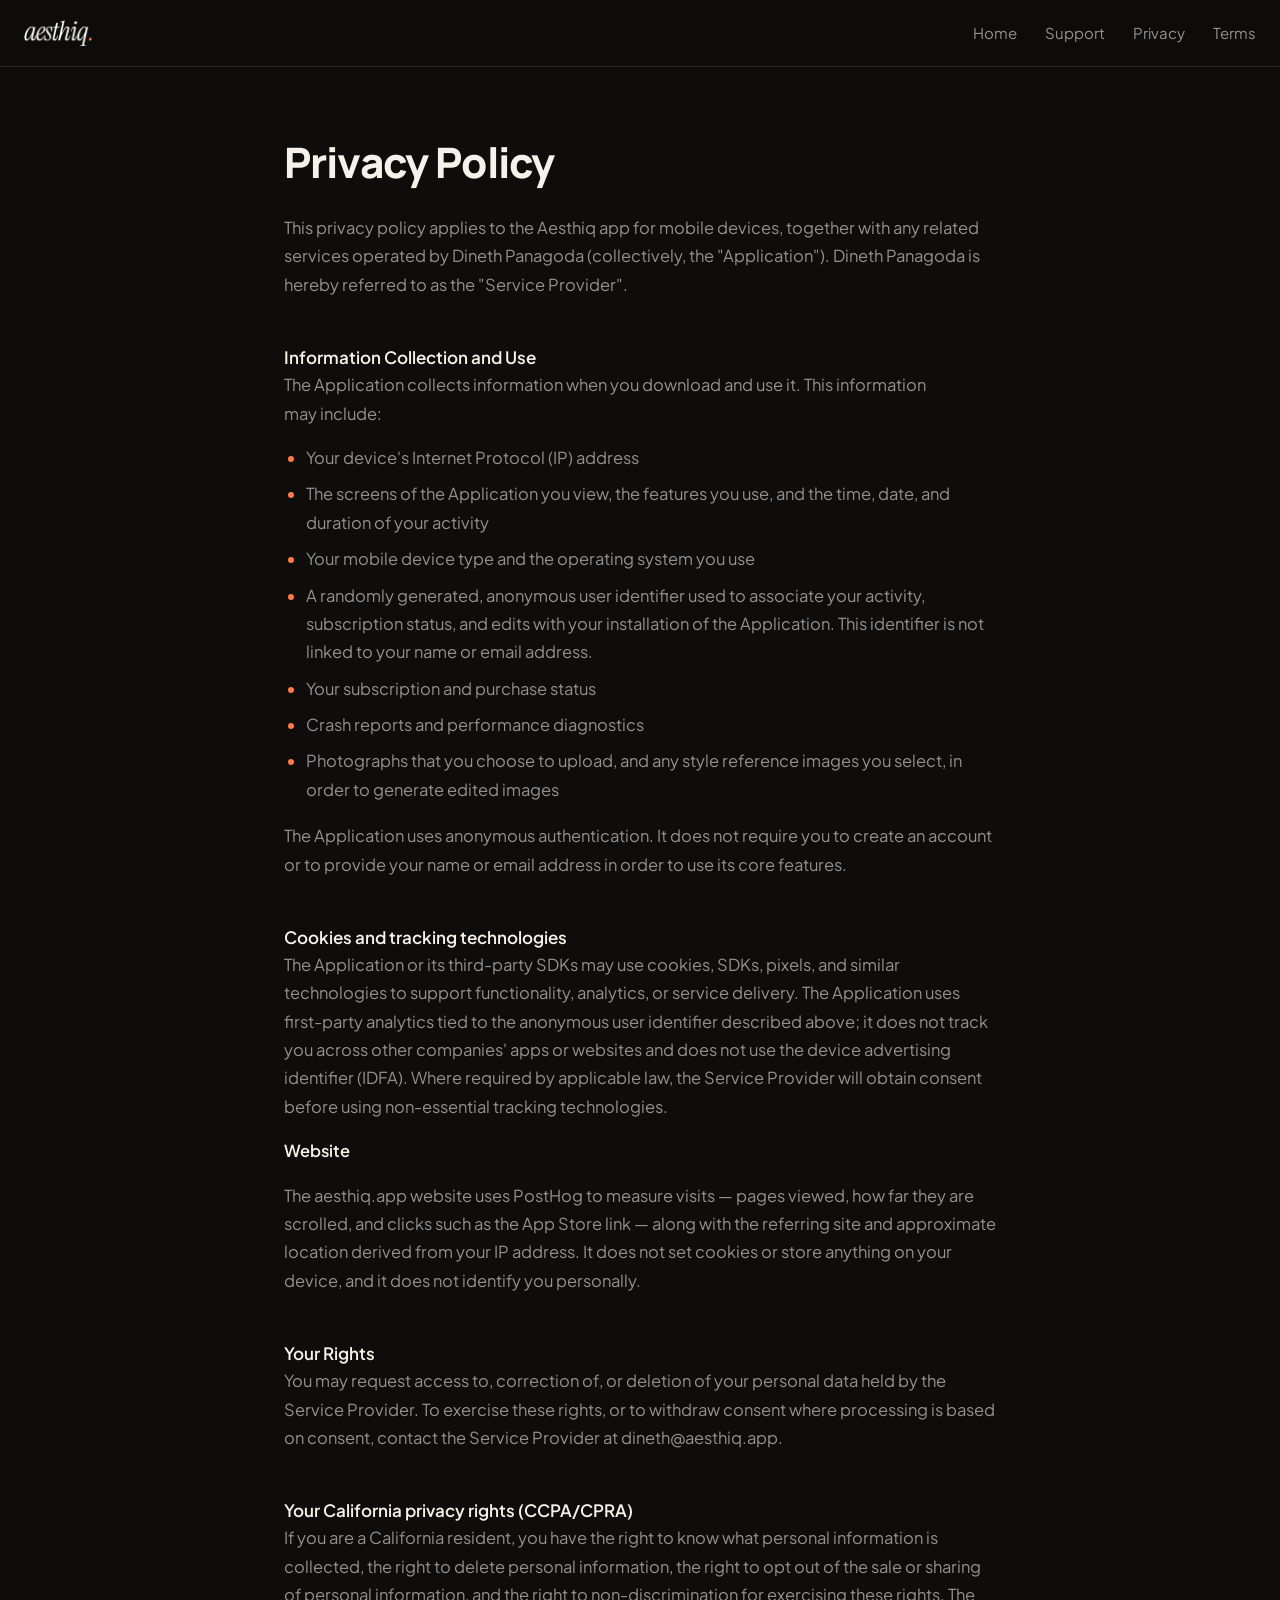
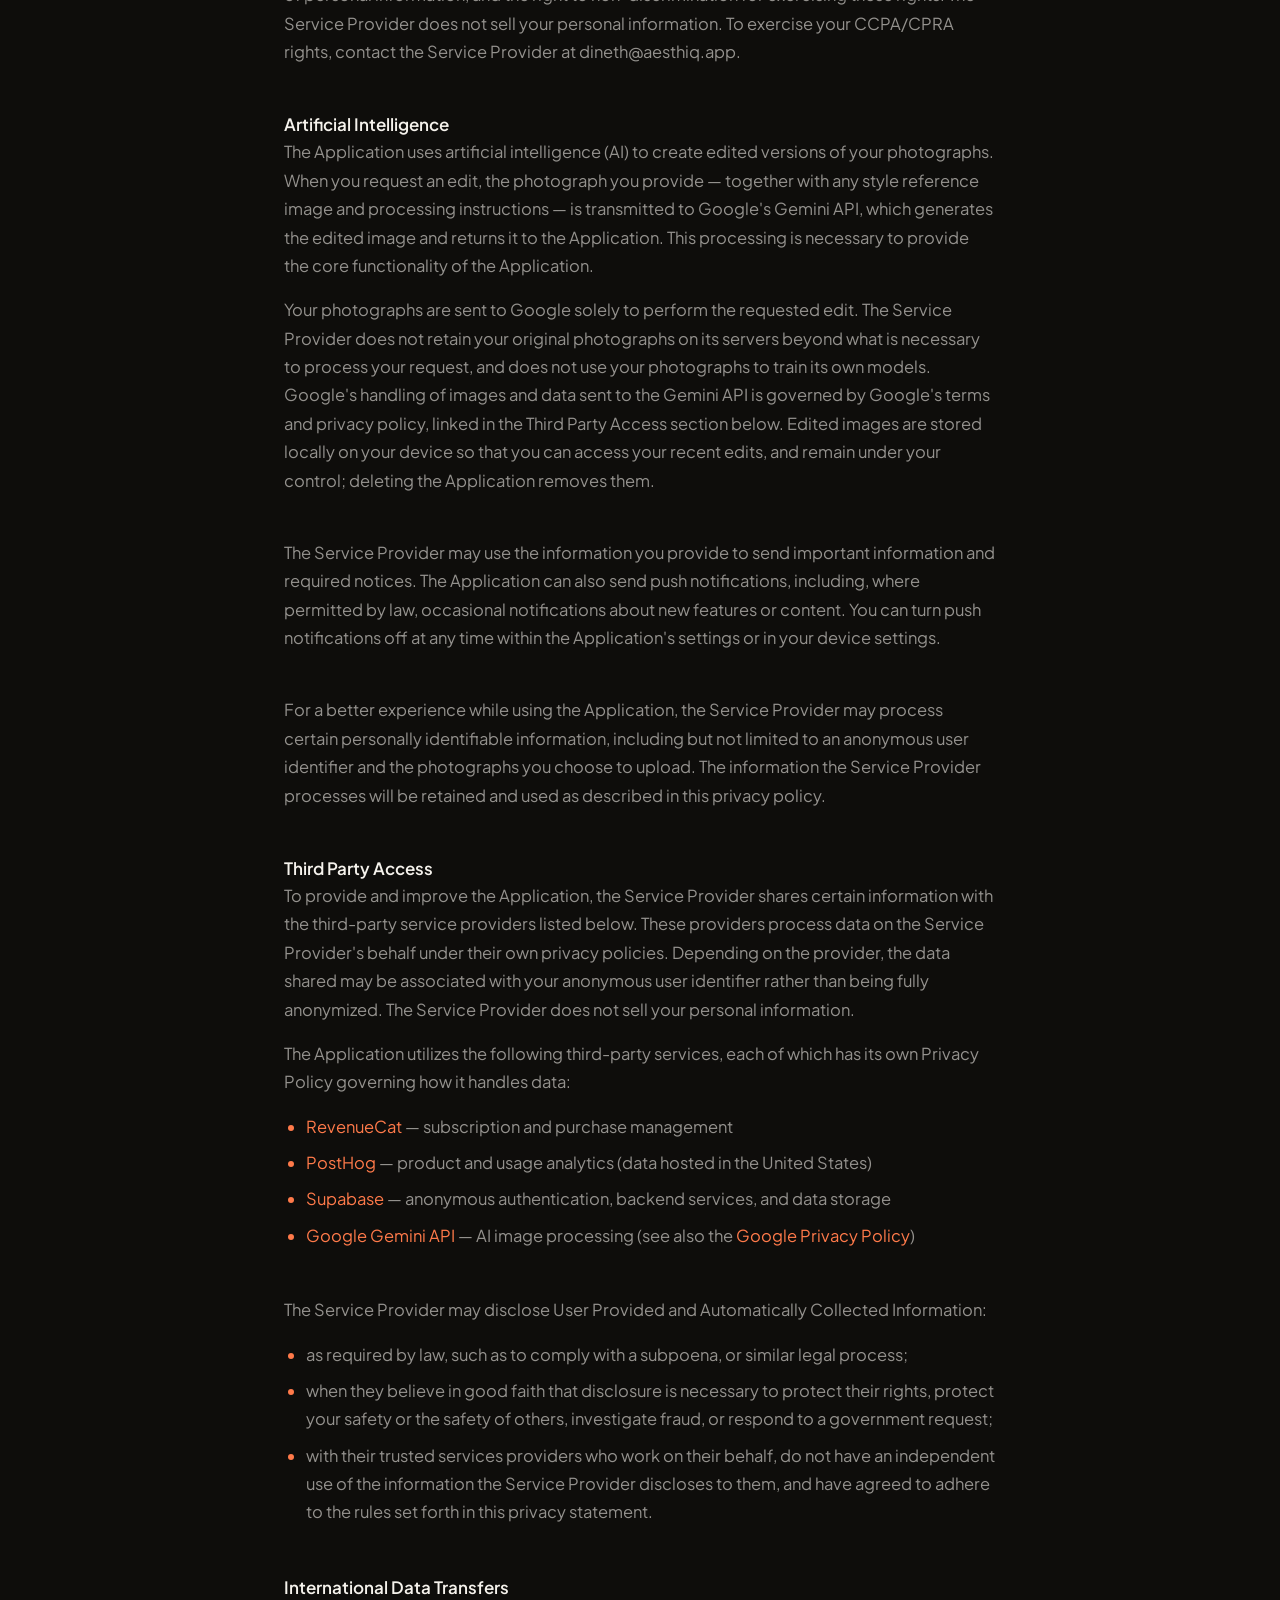
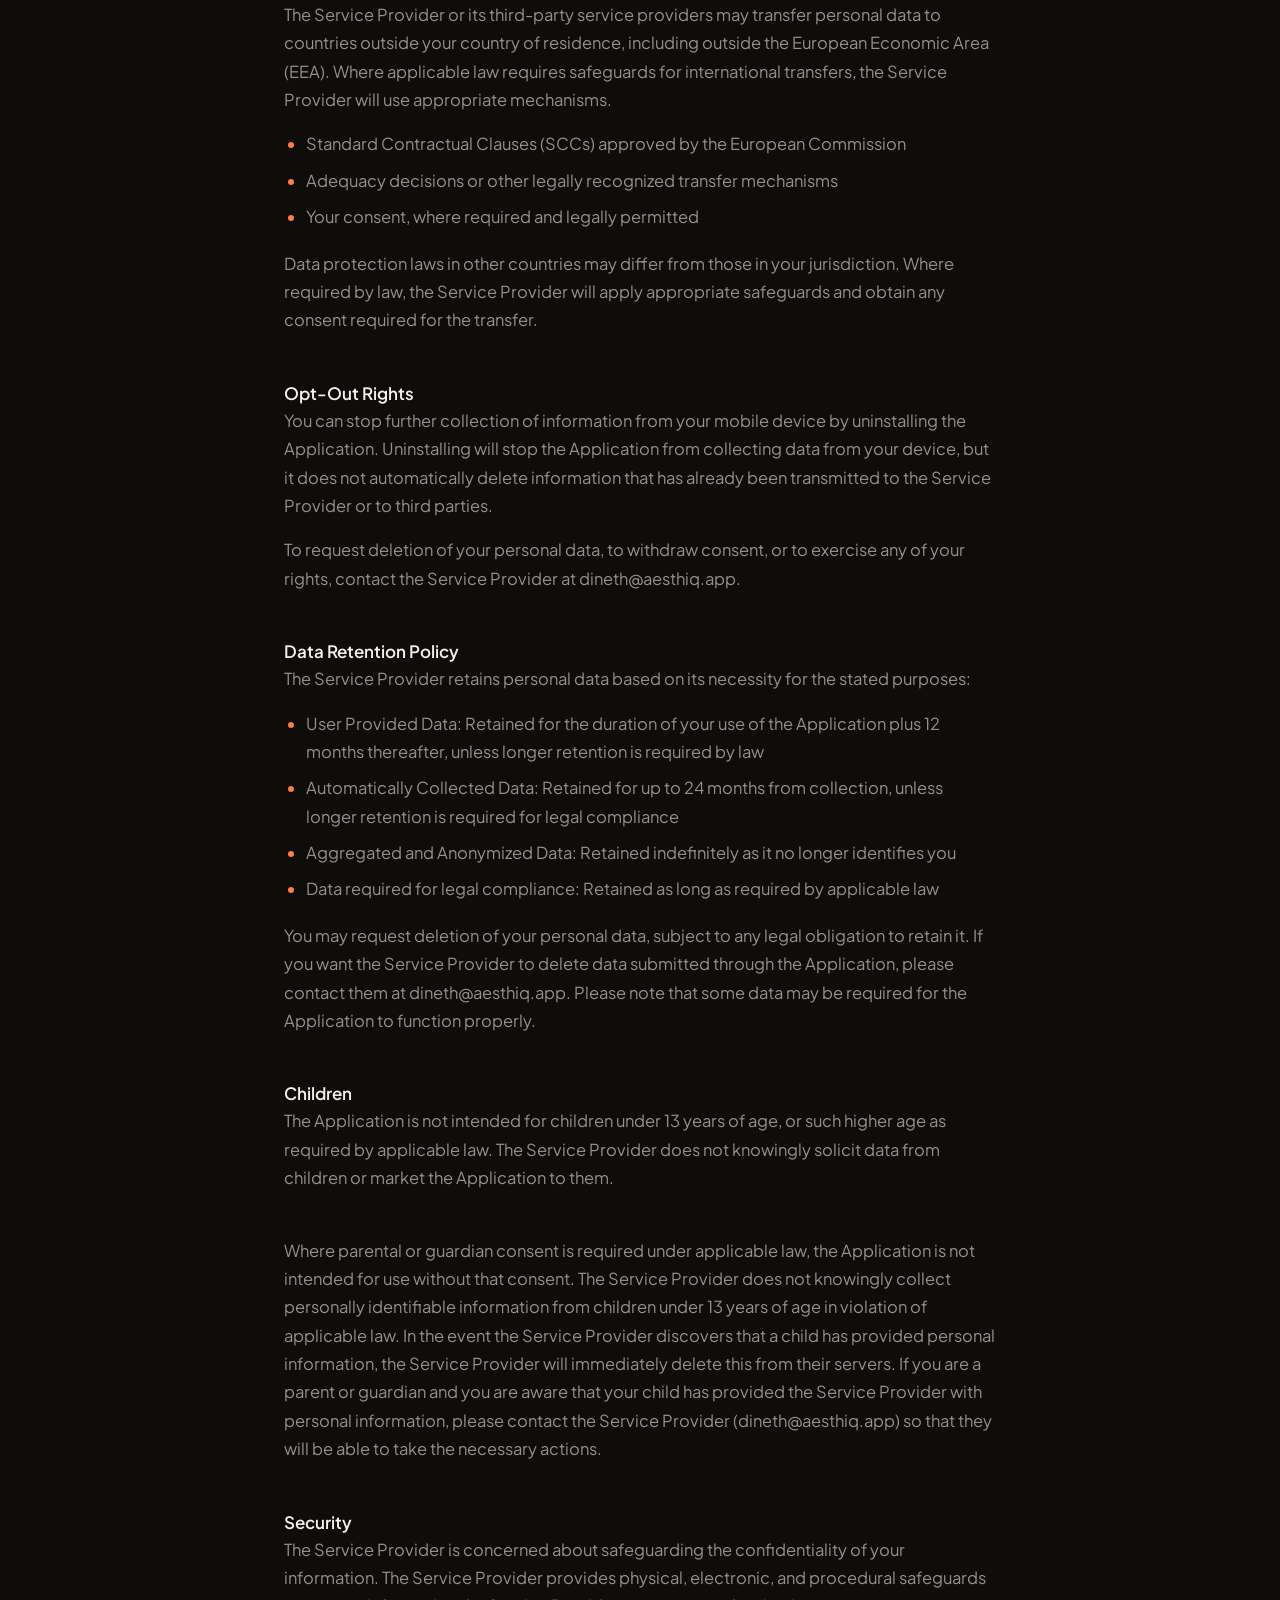
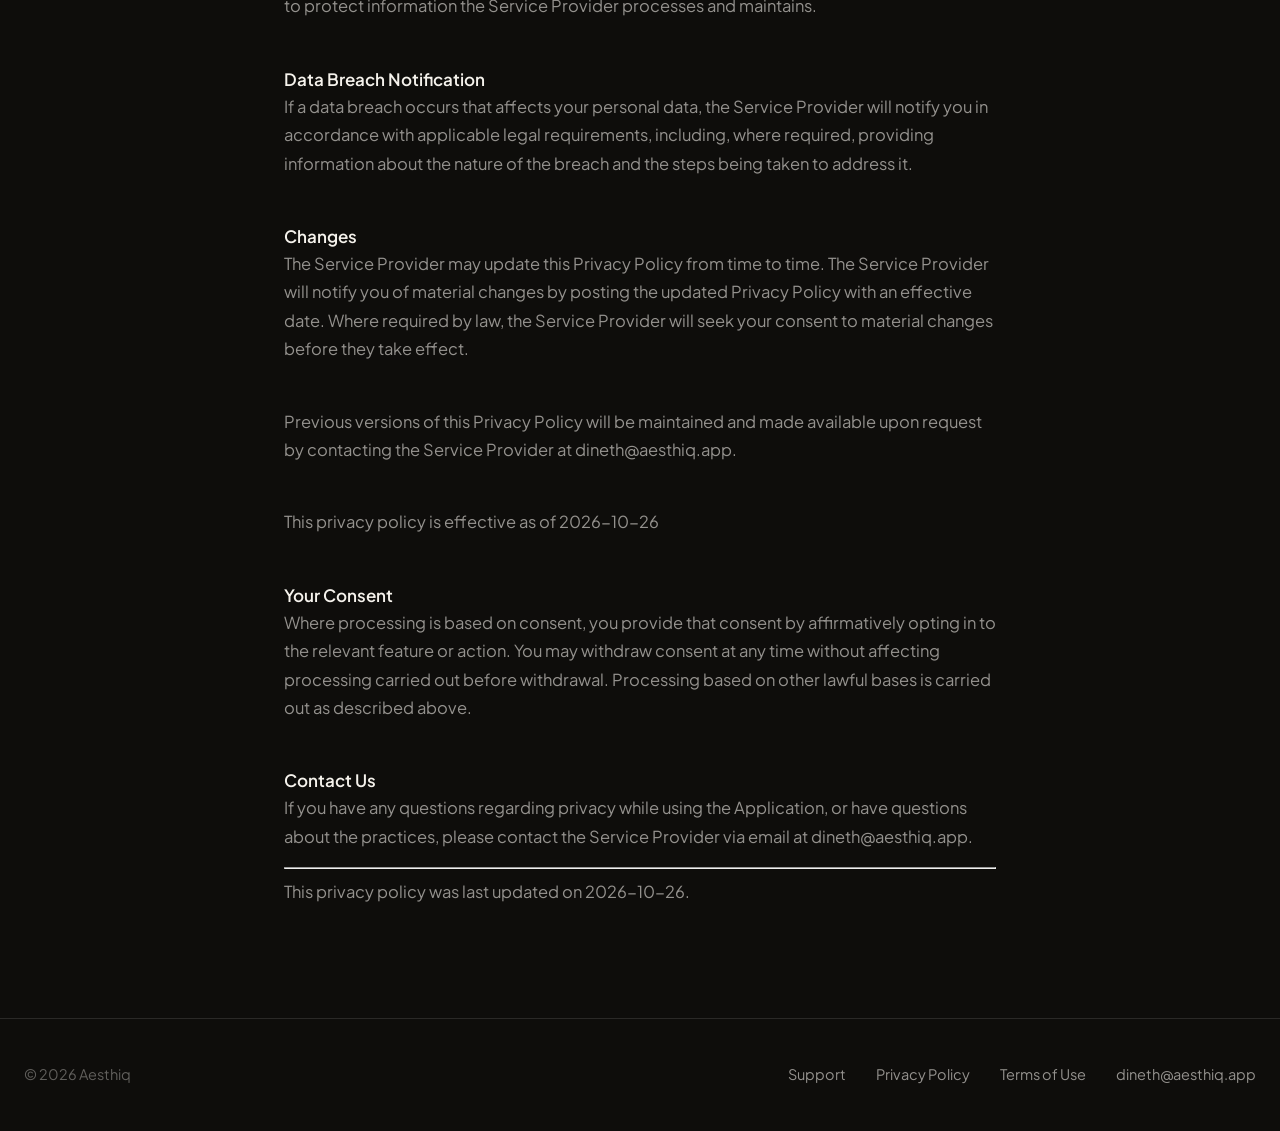
==== commit 7fedd3c1: "feat: App Store campaign tracking and accurate plan details - Every App Store button carries an App " ====
--- a/privacy.html
+++ b/privacy.html
@@ -29,7 +29,7 @@
 </header>
 
 <main class="doc">
-    <strong>Privacy Policy</strong><p>This privacy policy applies to the Aesthiq app for mobile devices, together with any related services operated by Dineth Panagoda (collectively, the "Application"). Dineth Panagoda is hereby referred to as the "Service Provider".</p><br><strong>Information Collection and Use</strong><p>The Application collects information when you download and use it. This information may include:</p><ul><li>Your device's Internet Protocol (IP) address</li><li>The screens of the Application you view, the features you use, and the time, date, and duration of your activity</li><li>Your mobile device type and the operating system you use</li><li>A randomly generated, anonymous user identifier used to associate your activity, subscription status, and edits with your installation of the Application. This identifier is not linked to your name or email address.</li><li>Your subscription and purchase status</li><li>Crash reports and performance diagnostics</li><li>Photographs that you choose to upload, and any style reference images you select, in order to generate edited images</li></ul><p>The Application uses anonymous authentication. It does not require you to create an account or to provide your name or email address in order to use its core features.</p><br><strong>Cookies and tracking technologies</strong><p>The Application or its third-party SDKs may use cookies, SDKs, pixels, and similar technologies to support functionality, analytics, or service delivery. The Application uses first-party analytics tied to the anonymous user identifier described above; it does not track you across other companies' apps or websites and does not use the device advertising identifier (IDFA). Where required by applicable law, the Service Provider will obtain consent before using non-essential tracking technologies.</p><p><strong>Website</strong></p><p>The aesthiq.app website uses PostHog to measure visits — pages viewed, how far they are scrolled, and clicks such as the App Store link — along with the referring site and approximate location derived from your IP address. It does not set cookies or store anything on your device, and it does not identify you personally.</p><!----><br><strong>Your Rights</strong><p>You may request access to, correction of, or deletion of your personal data held by the Service Provider. To exercise these rights, or to withdraw consent where processing is based on consent, contact the Service Provider at dineth@aesthiq.app.</p><br><strong>Your California privacy rights (CCPA/CPRA)</strong><p>If you are a California resident, you have the right to know what personal information is collected, the right to delete personal information, the right to opt out of the sale or sharing of personal information, and the right to non-discrimination for exercising these rights. The Service Provider does not sell your personal information. To exercise your CCPA/CPRA rights, contact the Service Provider at dineth@aesthiq.app.</p><div><br><strong>Artificial Intelligence</strong><p>The Application uses artificial intelligence (AI) to create edited versions of your photographs. When you request an edit, the photograph you provide — together with any style reference image and processing instructions — is transmitted to Google's Gemini API, which generates the edited image and returns it to the Application. This processing is necessary to provide the core functionality of the Application.</p><p>Your photographs are sent to Google solely to perform the requested edit. The Service Provider does not retain your original photographs on its servers beyond what is necessary to process your request, and does not use your photographs to train its own models. Google's handling of images and data sent to the Gemini API is governed by Google's terms and privacy policy, linked in the Third Party Access section below. Edited images are stored locally on your device so that you can access your recent edits, and remain under your control; deleting the Application removes them.</p><br></div><p>The Service Provider may use the information you provide to send important information and required notices. The Application can also send push notifications, including, where permitted by law, occasional notifications about new features or content. You can turn push notifications off at any time within the Application's settings or in your device settings.</p><br><p>For a better experience while using the Application, the Service Provider may process certain personally identifiable information, including but not limited to an anonymous user identifier and the photographs you choose to upload. The information the Service Provider processes will be retained and used as described in this privacy policy.</p><br><strong>Third Party Access</strong><p>To provide and improve the Application, the Service Provider shares certain information with the third-party service providers listed below. These providers process data on the Service Provider's behalf under their own privacy policies. Depending on the provider, the data shared may be associated with your anonymous user identifier rather than being fully anonymized. The Service Provider does not sell your personal information.</p><div><p>The Application utilizes the following third-party services, each of which has its own Privacy Policy governing how it handles data:</p><ul><li><a href="https://www.revenuecat.com/privacy" target="_blank" rel="noopener noreferrer">RevenueCat</a> — subscription and purchase management</li><li><a href="https://posthog.com/privacy" target="_blank" rel="noopener noreferrer">PostHog</a> — product and usage analytics (data hosted in the United States)</li><li><a href="https://supabase.com/privacy" target="_blank" rel="noopener noreferrer">Supabase</a> — anonymous authentication, backend services, and data storage</li><li><a href="https://ai.google.dev/gemini-api/terms" target="_blank" rel="noopener noreferrer">Google Gemini API</a> — AI image processing (see also the <a href="https://policies.google.com/privacy" target="_blank" rel="noopener noreferrer">Google Privacy Policy</a>)</li></ul></div><br><p>The Service Provider may disclose User Provided and Automatically Collected Information:</p><ul><li>as required by law, such as to comply with a subpoena, or similar legal process;</li><li>when they believe in good faith that disclosure is necessary to protect their rights, protect your safety or the safety of others, investigate fraud, or respond to a government request;</li><li>with their trusted services providers who work on their behalf, do not have an independent use of the information the Service Provider discloses to them, and have agreed to adhere to the rules set forth in this privacy statement.</li></ul><p></p><br><strong>International Data Transfers</strong><p>The Service Provider or its third-party service providers may transfer personal data to countries outside your country of residence, including outside the European Economic Area (EEA). Where applicable law requires safeguards for international transfers, the Service Provider will use appropriate mechanisms.</p><ul><li>Standard Contractual Clauses (SCCs) approved by the European Commission</li><li>Adequacy decisions or other legally recognized transfer mechanisms</li><li>Your consent, where required and legally permitted</li></ul><p>Data protection laws in other countries may differ from those in your jurisdiction. Where required by law, the Service Provider will apply appropriate safeguards and obtain any consent required for the transfer.</p><br><strong>Opt-Out Rights</strong><div><p>You can stop further collection of information from your mobile device by uninstalling the Application. Uninstalling will stop the Application from collecting data from your device, but it does not automatically delete information that has already been transmitted to the Service Provider or to third parties.</p></div><!----><p>To request deletion of your personal data, to withdraw consent, or to exercise any of your rights, contact the Service Provider at dineth@aesthiq.app.</p><br><strong>Data Retention Policy</strong><p>The Service Provider retains personal data based on its necessity for the stated purposes:</p><ul><li>User Provided Data: Retained for the duration of your use of the Application plus 12 months thereafter, unless longer retention is required by law</li><li>Automatically Collected Data: Retained for up to 24 months from collection, unless longer retention is required for legal compliance</li><li>Aggregated and Anonymized Data: Retained indefinitely as it no longer identifies you</li><li>Data required for legal compliance: Retained as long as required by applicable law</li></ul><p>You may request deletion of your personal data, subject to any legal obligation to retain it. If you want the Service Provider to delete data submitted through the Application, please contact them at dineth@aesthiq.app. Please note that some data may be required for the Application to function properly.</p><br><strong>Children</strong><p>The Application is not intended for children under 13 years of age, or such higher age as required by applicable law. The Service Provider does not knowingly solicit data from children or market the Application to them.</p><div><br><p>Where parental or guardian consent is required under applicable law, the Application is not intended for use without that consent. The Service Provider does not knowingly collect personally identifiable information from children under 13 years of age in violation of applicable law. In the event the Service Provider discovers that a child has provided personal information, the Service Provider will immediately delete this from their servers. If you are a parent or guardian and you are aware that your child has provided the Service Provider with personal information, please contact the Service Provider (dineth@aesthiq.app) so that they will be able to take the necessary actions.</p></div><br><strong>Security</strong><p>The Service Provider is concerned about safeguarding the confidentiality of your information. The Service Provider provides physical, electronic, and procedural safeguards to protect information the Service Provider processes and maintains.</p><br><strong>Data Breach Notification</strong><p>If a data breach occurs that affects your personal data, the Service Provider will notify you in accordance with applicable legal requirements, including, where required, providing information about the nature of the breach and the steps being taken to address it.</p><br><strong>Changes</strong><p>The Service Provider may update this Privacy Policy from time to time. The Service Provider will notify you of material changes by posting the updated Privacy Policy with an effective date. Where required by law, the Service Provider will seek your consent to material changes before they take effect.</p><br><p>Previous versions of this Privacy Policy will be maintained and made available upon request by contacting the Service Provider at dineth@aesthiq.app.</p><br><p>This privacy policy is effective as of 2026-07-22</p><br><strong>Your Consent</strong><p>Where processing is based on consent, you provide that consent by affirmatively opting in to the relevant feature or action. You may withdraw consent at any time without affecting processing carried out before withdrawal. Processing based on other lawful bases is carried out as described above.</p><br><strong>Contact Us</strong><p>If you have any questions regarding privacy while using the Application, or have questions about the practices, please contact the Service Provider via email at dineth@aesthiq.app.</p><hr><p>This privacy policy was last updated on 2026-07-22.</p>
+    <strong>Privacy Policy</strong><p>This privacy policy applies to the Aesthiq app for mobile devices, together with any related services operated by Dineth Panagoda (collectively, the "Application"). Dineth Panagoda is hereby referred to as the "Service Provider".</p><br><strong>Information Collection and Use</strong><p>The Application collects information when you download and use it. This information may include:</p><ul><li>Your device's Internet Protocol (IP) address</li><li>The screens of the Application you view, the features you use, and the time, date, and duration of your activity</li><li>Your mobile device type and the operating system you use</li><li>A randomly generated, anonymous user identifier used to associate your activity, subscription status, and edits with your installation of the Application. This identifier is not linked to your name or email address.</li><li>Your subscription and purchase status</li><li>Crash reports and performance diagnostics</li><li>Photographs that you choose to upload, and any style reference images you select, in order to generate edited images</li></ul><p>The Application uses anonymous authentication. It does not require you to create an account or to provide your name or email address in order to use its core features.</p><br><strong>Cookies and tracking technologies</strong><p>The Application or its third-party SDKs may use cookies, SDKs, pixels, and similar technologies to support functionality, analytics, or service delivery. The Application uses first-party analytics tied to the anonymous user identifier described above; it does not track you across other companies' apps or websites and does not use the device advertising identifier (IDFA). Where required by applicable law, the Service Provider will obtain consent before using non-essential tracking technologies.</p><p><strong>Website</strong></p><p>The aesthiq.app website uses PostHog to measure visits — pages viewed, how far they are scrolled, and clicks such as the App Store link — along with the referring site and approximate location derived from your IP address. It does not set cookies or store anything on your device, and it does not identify you personally.</p><!----><br><strong>Your Rights</strong><p>You may request access to, correction of, or deletion of your personal data held by the Service Provider. To exercise these rights, or to withdraw consent where processing is based on consent, contact the Service Provider at dineth@aesthiq.app.</p><br><strong>Your California privacy rights (CCPA/CPRA)</strong><p>If you are a California resident, you have the right to know what personal information is collected, the right to delete personal information, the right to opt out of the sale or sharing of personal information, and the right to non-discrimination for exercising these rights. The Service Provider does not sell your personal information. To exercise your CCPA/CPRA rights, contact the Service Provider at dineth@aesthiq.app.</p><div><br><strong>Artificial Intelligence</strong><p>The Application uses artificial intelligence (AI) to create edited versions of your photographs. When you request an edit, the photograph you provide — together with any style reference image and processing instructions — is transmitted to Google's Gemini API, which generates the edited image and returns it to the Application. This processing is necessary to provide the core functionality of the Application.</p><p>Your photographs are sent to Google solely to perform the requested edit. The Service Provider does not retain your original photographs on its servers beyond what is necessary to process your request, and does not use your photographs to train its own models. Google's handling of images and data sent to the Gemini API is governed by Google's terms and privacy policy, linked in the Third Party Access section below. Edited images are stored locally on your device so that you can access your recent edits, and remain under your control; deleting the Application removes them.</p><br></div><p>The Service Provider may use the information you provide to send important information and required notices. The Application can also send push notifications, including, where permitted by law, occasional notifications about new features or content. You can turn push notifications off at any time within the Application's settings or in your device settings.</p><br><p>For a better experience while using the Application, the Service Provider may process certain personally identifiable information, including but not limited to an anonymous user identifier and the photographs you choose to upload. The information the Service Provider processes will be retained and used as described in this privacy policy.</p><br><strong>Third Party Access</strong><p>To provide and improve the Application, the Service Provider shares certain information with the third-party service providers listed below. These providers process data on the Service Provider's behalf under their own privacy policies. Depending on the provider, the data shared may be associated with your anonymous user identifier rather than being fully anonymized. The Service Provider does not sell your personal information.</p><div><p>The Application utilizes the following third-party services, each of which has its own Privacy Policy governing how it handles data:</p><ul><li><a href="https://www.revenuecat.com/privacy" target="_blank" rel="noopener noreferrer">RevenueCat</a> — subscription and purchase management</li><li><a href="https://posthog.com/privacy" target="_blank" rel="noopener noreferrer">PostHog</a> — product and usage analytics (data hosted in the United States)</li><li><a href="https://supabase.com/privacy" target="_blank" rel="noopener noreferrer">Supabase</a> — anonymous authentication, backend services, and data storage</li><li><a href="https://ai.google.dev/gemini-api/terms" target="_blank" rel="noopener noreferrer">Google Gemini API</a> — AI image processing (see also the <a href="https://policies.google.com/privacy" target="_blank" rel="noopener noreferrer">Google Privacy Policy</a>)</li></ul></div><br><p>The Service Provider may disclose User Provided and Automatically Collected Information:</p><ul><li>as required by law, such as to comply with a subpoena, or similar legal process;</li><li>when they believe in good faith that disclosure is necessary to protect their rights, protect your safety or the safety of others, investigate fraud, or respond to a government request;</li><li>with their trusted services providers who work on their behalf, do not have an independent use of the information the Service Provider discloses to them, and have agreed to adhere to the rules set forth in this privacy statement.</li></ul><p></p><br><strong>International Data Transfers</strong><p>The Service Provider or its third-party service providers may transfer personal data to countries outside your country of residence, including outside the European Economic Area (EEA). Where applicable law requires safeguards for international transfers, the Service Provider will use appropriate mechanisms.</p><ul><li>Standard Contractual Clauses (SCCs) approved by the European Commission</li><li>Adequacy decisions or other legally recognized transfer mechanisms</li><li>Your consent, where required and legally permitted</li></ul><p>Data protection laws in other countries may differ from those in your jurisdiction. Where required by law, the Service Provider will apply appropriate safeguards and obtain any consent required for the transfer.</p><br><strong>Opt-Out Rights</strong><div><p>You can stop further collection of information from your mobile device by uninstalling the Application. Uninstalling will stop the Application from collecting data from your device, but it does not automatically delete information that has already been transmitted to the Service Provider or to third parties.</p></div><!----><p>To request deletion of your personal data, to withdraw consent, or to exercise any of your rights, contact the Service Provider at dineth@aesthiq.app.</p><br><strong>Data Retention Policy</strong><p>The Service Provider retains personal data based on its necessity for the stated purposes:</p><ul><li>User Provided Data: Retained for the duration of your use of the Application plus 12 months thereafter, unless longer retention is required by law</li><li>Automatically Collected Data: Retained for up to 24 months from collection, unless longer retention is required for legal compliance</li><li>Aggregated and Anonymized Data: Retained indefinitely as it no longer identifies you</li><li>Data required for legal compliance: Retained as long as required by applicable law</li></ul><p>You may request deletion of your personal data, subject to any legal obligation to retain it. If you want the Service Provider to delete data submitted through the Application, please contact them at dineth@aesthiq.app. Please note that some data may be required for the Application to function properly.</p><br><strong>Children</strong><p>The Application is not intended for children under 13 years of age, or such higher age as required by applicable law. The Service Provider does not knowingly solicit data from children or market the Application to them.</p><div><br><p>Where parental or guardian consent is required under applicable law, the Application is not intended for use without that consent. The Service Provider does not knowingly collect personally identifiable information from children under 13 years of age in violation of applicable law. In the event the Service Provider discovers that a child has provided personal information, the Service Provider will immediately delete this from their servers. If you are a parent or guardian and you are aware that your child has provided the Service Provider with personal information, please contact the Service Provider (dineth@aesthiq.app) so that they will be able to take the necessary actions.</p></div><br><strong>Security</strong><p>The Service Provider is concerned about safeguarding the confidentiality of your information. The Service Provider provides physical, electronic, and procedural safeguards to protect information the Service Provider processes and maintains.</p><br><strong>Data Breach Notification</strong><p>If a data breach occurs that affects your personal data, the Service Provider will notify you in accordance with applicable legal requirements, including, where required, providing information about the nature of the breach and the steps being taken to address it.</p><br><strong>Changes</strong><p>The Service Provider may update this Privacy Policy from time to time. The Service Provider will notify you of material changes by posting the updated Privacy Policy with an effective date. Where required by law, the Service Provider will seek your consent to material changes before they take effect.</p><br><p>Previous versions of this Privacy Policy will be maintained and made available upon request by contacting the Service Provider at dineth@aesthiq.app.</p><br><p>This privacy policy is effective as of 2026-10-26</p><br><strong>Your Consent</strong><p>Where processing is based on consent, you provide that consent by affirmatively opting in to the relevant feature or action. You may withdraw consent at any time without affecting processing carried out before withdrawal. Processing based on other lawful bases is carried out as described above.</p><br><strong>Contact Us</strong><p>If you have any questions regarding privacy while using the Application, or have questions about the practices, please contact the Service Provider via email at dineth@aesthiq.app.</p><hr><p>This privacy policy was last updated on 2026-10-26.</p>
 </main>
 
 <footer>
--- a/style.css
+++ b/style.css
@@ -5,7 +5,7 @@
   --serif:"Instrument Serif",Georgia,serif;
   --head:"Manrope",system-ui,sans-serif;
   --body:"Plus Jakarta Sans",system-ui,sans-serif;
-  --wrap:1120px;
+  --wrap:1440px;
   --ease:cubic-bezier(.22,1,.36,1);
   --z-grain:1; --z-header:50; --z-skip:60;
 }
@@ -114,13 +114,29 @@
   .cta-row .btn{flex:1 1 100%}
 }
 
+/* ---------- QR for desktop visitors ----------
+   An iPhone app can't be installed from a computer, and most launch-day traffic
+   arrives on one. Shown only where there's a mouse and room for it. */
+.qr{display:none;align-items:center;gap:16px;margin-top:26px;padding:12px 18px 12px 12px;width:max-content;max-width:100%;
+  border:1px solid var(--line);border-radius:18px;background:var(--card)}
+.qr img{width:96px;height:96px;border-radius:10px;flex:none}
+.qr p{margin:0}
+.qr-title{font-family:var(--head);font-weight:700;font-size:15px;color:var(--paper)}
+.qr-sub{font-size:13.5px;color:var(--faint);margin-top:3px!important}
+@media (hover:hover) and (pointer:fine) and (min-width:901px){
+  .qr{display:flex}
+  .hero-meta{display:none}
+}
+.final-inner .qr{margin-top:32px;text-align:left}
+
 /* ---------- before / after compare ---------- */
 .compare{margin:0;justify-self:center;width:100%;max-width:440px;--d:.2s}
 .compare-frame{
-  --pos:50%;position:relative;aspect-ratio:900/1198;border-radius:26px;overflow:hidden;
+  /* Fixed shape so the look tabs below never move; photos fill it with cover,
+     and each before/after pair shares dimensions, so the halves stay aligned. */
+  --pos:50%;position:relative;aspect-ratio:4/5;border-radius:26px;overflow:hidden;
   background:var(--ink-lift);touch-action:pan-y;user-select:none;-webkit-user-select:none;cursor:ew-resize;
   box-shadow:0 40px 80px -30px rgba(0,0,0,.85),0 0 0 1px var(--line);
-  transition:aspect-ratio .5s var(--ease);
 }
 .compare-frame img{position:absolute;inset:0;width:100%;height:100%;object-fit:cover;pointer-events:none;transition:opacity .45s var(--ease)}
 .compare-before{clip-path:inset(0 calc(100% - var(--pos)) 0 0)}
@@ -153,13 +169,6 @@
 
 /* ---------- styles row ---------- */
 .section-head{display:flex;align-items:flex-end;justify-content:space-between;gap:24px}
-.row-arrows{display:flex;gap:8px;flex:none}
-.arrow{
-  width:46px;height:46px;border-radius:50%;border:1px solid var(--line);background:var(--card);
-  color:var(--paper);font-size:18px;cursor:pointer;transition:background .2s,border-color .2s,transform .2s var(--ease)
-}
-.arrow:hover{border-color:rgba(245,242,236,.3);transform:translateY(-1px)}
-.arrow:active{transform:scale(.95)}
 .style-row{
   display:grid;grid-auto-flow:column;grid-auto-columns:clamp(220px,24vw,290px);gap:16px;
   overflow-x:auto;scroll-snap-type:x mandatory;scrollbar-width:none;
@@ -178,14 +187,33 @@
 .style-card::after{content:"";position:absolute;inset:auto 0 0;height:55%;background:linear-gradient(transparent,rgba(9,8,7,.86));pointer-events:none}
 .style-info{position:absolute;left:18px;right:18px;bottom:16px;z-index:1}
 .style-info h3{font-family:var(--serif);font-style:italic;font-weight:400;font-size:30px;letter-spacing:-.01em;line-height:1}
-.style-info p{margin:6px 0 0;font-size:12.5px;color:rgba(245,242,236,.72)}
+.style-info p{margin:6px 0 0;font-size:12.5px;line-height:1.5;color:rgba(245,242,236,.72);min-height:3em} /* two lines reserved so titles align */
 .style-row .style-card:nth-child(2){--d:.06s}.style-row .style-card:nth-child(3){--d:.12s}
 .style-row .style-card:nth-child(4){--d:.18s}.style-row .style-card:nth-child(5){--d:.24s}
-@media(max-width:720px){.row-arrows{display:none}.style-row{grid-auto-columns:68vw}}
+/* Last card in the row: the looks not shown, blurred, leading to the App Store. */
+.style-more{display:block;color:var(--paper);box-shadow:0 0 0 1px rgba(255,122,74,.35)}
+.style-more:hover{text-decoration:none;box-shadow:0 0 0 1px rgba(255,122,74,.7)}
+.style-more::after{height:100%;background:linear-gradient(180deg,rgba(9,8,7,.05) 0%,rgba(9,8,7,.25) 40%,rgba(9,8,7,.9) 100%)}
+.more-grid{position:absolute;inset:-12px;display:grid;grid-template-columns:1fr 1fr;grid-template-rows:repeat(3,1fr);gap:4px;filter:blur(7px) saturate(1.2) brightness(1.1);transform:scale(1.06);transition:filter .6s var(--ease),transform .9s var(--ease)}
+.more-grid img{width:100%;height:100%;object-fit:cover}
+.style-more:hover .more-grid{filter:blur(6px) saturate(1.2);transform:scale(1.1)}
+.style-more:hover img{transform:none}
+.more-info{position:absolute;inset:auto 18px 18px;z-index:1;display:flex;flex-direction:column;align-items:flex-start}
+.more-count{font-family:var(--serif);font-style:italic;font-size:34px;line-height:1}
+.more-info p{margin:8px 0 16px;font-size:13px;color:rgba(245,242,236,.75);line-height:1.5}
+.more-btn{display:inline-flex;gap:8px;align-items:center;padding:10px 15px;border-radius:12px;background:var(--coral);color:var(--coral-ink);font:700 13.5px var(--head);transition:transform .25s var(--ease)}
+.style-more:hover .more-btn{transform:translateX(3px)}
+.style-row .style-card:nth-child(6){--d:.3s}
+/* Three looks and the teaser fit across a desktop, so no sideways scrolling there. */
+@media(min-width:861px){
+  .style-row{grid-auto-flow:row;grid-template-columns:repeat(4,1fr);overflow:visible;
+    max-width:var(--wrap);margin-inline:auto;padding:4px 24px 12px;-webkit-mask-image:none;mask-image:none}
+}
+@media(max-width:720px){.style-row{grid-auto-columns:68vw}}
 
 /* ---------- features (sticky phone) ---------- */
-.feat-grid{display:grid;grid-template-columns:1fr minmax(260px,330px);gap:80px;margin-top:24px}
-.feat{min-height:72vh;display:flex;flex-direction:column;justify-content:center;max-width:470px;opacity:.32;transition:opacity .5s var(--ease)}
+.feat-grid{display:grid;grid-template-columns:1fr 1fr;gap:64px;margin-top:24px}
+.feat{min-height:72vh;display:flex;flex-direction:column;justify-content:center;max-width:620px;opacity:.32;transition:opacity .5s var(--ease)}
 .feat.is-active{opacity:1}
 .feat-n{font-family:var(--serif);font-style:italic;font-size:30px;color:var(--coral);line-height:1;margin-bottom:12px}
 .feat h3{font-size:clamp(26px,3.2vw,34px);font-weight:800;letter-spacing:-.025em;line-height:1.12}
@@ -193,7 +221,7 @@
 .feat-inline{display:none}
 .feat-stage{position:sticky;top:max(84px,calc(50vh - 46vh + 40px));height:max-content;align-self:start;display:flex;flex-direction:column;align-items:center}
 /* Sized by viewport height so the whole phone fits on a short laptop screen. */
-.phone{position:relative;aspect-ratio:640/1319;width:min(100%,calc((100vh - 190px) * 640 / 1319))}
+.phone{position:relative;aspect-ratio:640/1319;width:min(340px,calc((100vh - 190px) * 640 / 1319))}
 .phone img{position:absolute;inset:0;width:100%;height:100%;opacity:0;transform:translateY(14px) scale(.985);
   transition:opacity .6s var(--ease),transform .6s var(--ease);filter:drop-shadow(0 30px 60px rgba(0,0,0,.7))}
 .phone img.is-active{opacity:1;transform:none}
@@ -207,6 +235,9 @@
   .feat-inline{display:block;width:62%;max-width:250px;margin:0 auto 30px;filter:drop-shadow(0 22px 46px rgba(0,0,0,.6))}
 }
 
+/* ---------- centred sections (how it works, about) ---------- */
+.how > .wrap > .eyebrow,.how > .wrap > h2,.about > .wrap > .eyebrow,.about > .wrap > h2{text-align:center}
+
 /* ---------- steps ---------- */
 .steps{list-style:none;display:grid;grid-template-columns:repeat(3,1fr);gap:20px;margin:48px 0 0;padding:0;position:relative}
 .steps::before{
@@ -224,9 +255,16 @@
 .step p{color:var(--muted);font-size:16px;margin:9px 0 0;max-width:30ch}
 .steps .step:nth-child(2){--d:.12s}.steps .step:nth-child(3){--d:.24s}
 .note{
-  display:flex;gap:13px;margin:52px 0 0;padding:19px 22px;max-width:760px;
+  display:flex;gap:13px;margin:52px auto 0;padding:19px 22px;max-width:760px;
   border:1px solid rgba(255,122,74,.22);border-radius:16px;background:rgba(255,122,74,.05);
   color:var(--cream);font-size:15.5px
+}
+/* Wide screens: each step stacks centred under its numeral, and the line runs
+   between the first and last numeral centres. */
+@media(min-width:821px){
+  .step{display:flex;flex-direction:column;align-items:center;text-align:center}
+  .step p{margin-inline:auto}
+  .steps::before{left:calc((100% - 40px) / 6);right:calc((100% - 40px) / 6)}
 }
 @media(max-width:820px){
   .steps{grid-template-columns:1fr;gap:34px}
@@ -257,7 +295,7 @@
 @media(max-width:820px){.tiers{grid-template-columns:1fr}.tier h3{min-height:0}}
 
 /* ---------- founder ---------- */
-.founder{display:grid;grid-template-columns:168px 1fr;gap:40px;align-items:start;margin-top:44px;max-width:860px}
+.founder{display:flex;flex-direction:column;align-items:center;text-align:center;gap:28px;margin:44px auto 0;max-width:680px}
 .avatar{
   width:168px;height:168px;border-radius:24px;object-fit:cover;
   border:1px solid var(--line);background:var(--card)
@@ -265,11 +303,11 @@
 .founder p{color:var(--muted);margin:0 0 15px}
 .founder .name{font-family:var(--head);font-size:22px;font-weight:800;color:var(--paper);margin:0 0 3px;letter-spacing:-.01em}
 .founder .role{font-size:14px;color:var(--coral);margin:0 0 19px;letter-spacing:.02em}
-.founder-links{display:flex;flex-wrap:wrap;gap:10px;align-items:center;font-family:var(--head);font-weight:700;font-size:17px}
+.founder-links{display:flex;flex-wrap:wrap;justify-content:center;gap:10px;align-items:center;font-family:var(--head);font-weight:700;font-size:17px}
 .founder-links span{color:var(--faint)}
 .founder-note{font-size:14.5px;color:var(--faint)!important}
 @media(max-width:700px){
-  .founder{grid-template-columns:1fr;gap:26px}
+  .founder{gap:22px}
   .avatar{width:124px;height:124px}
 }
 
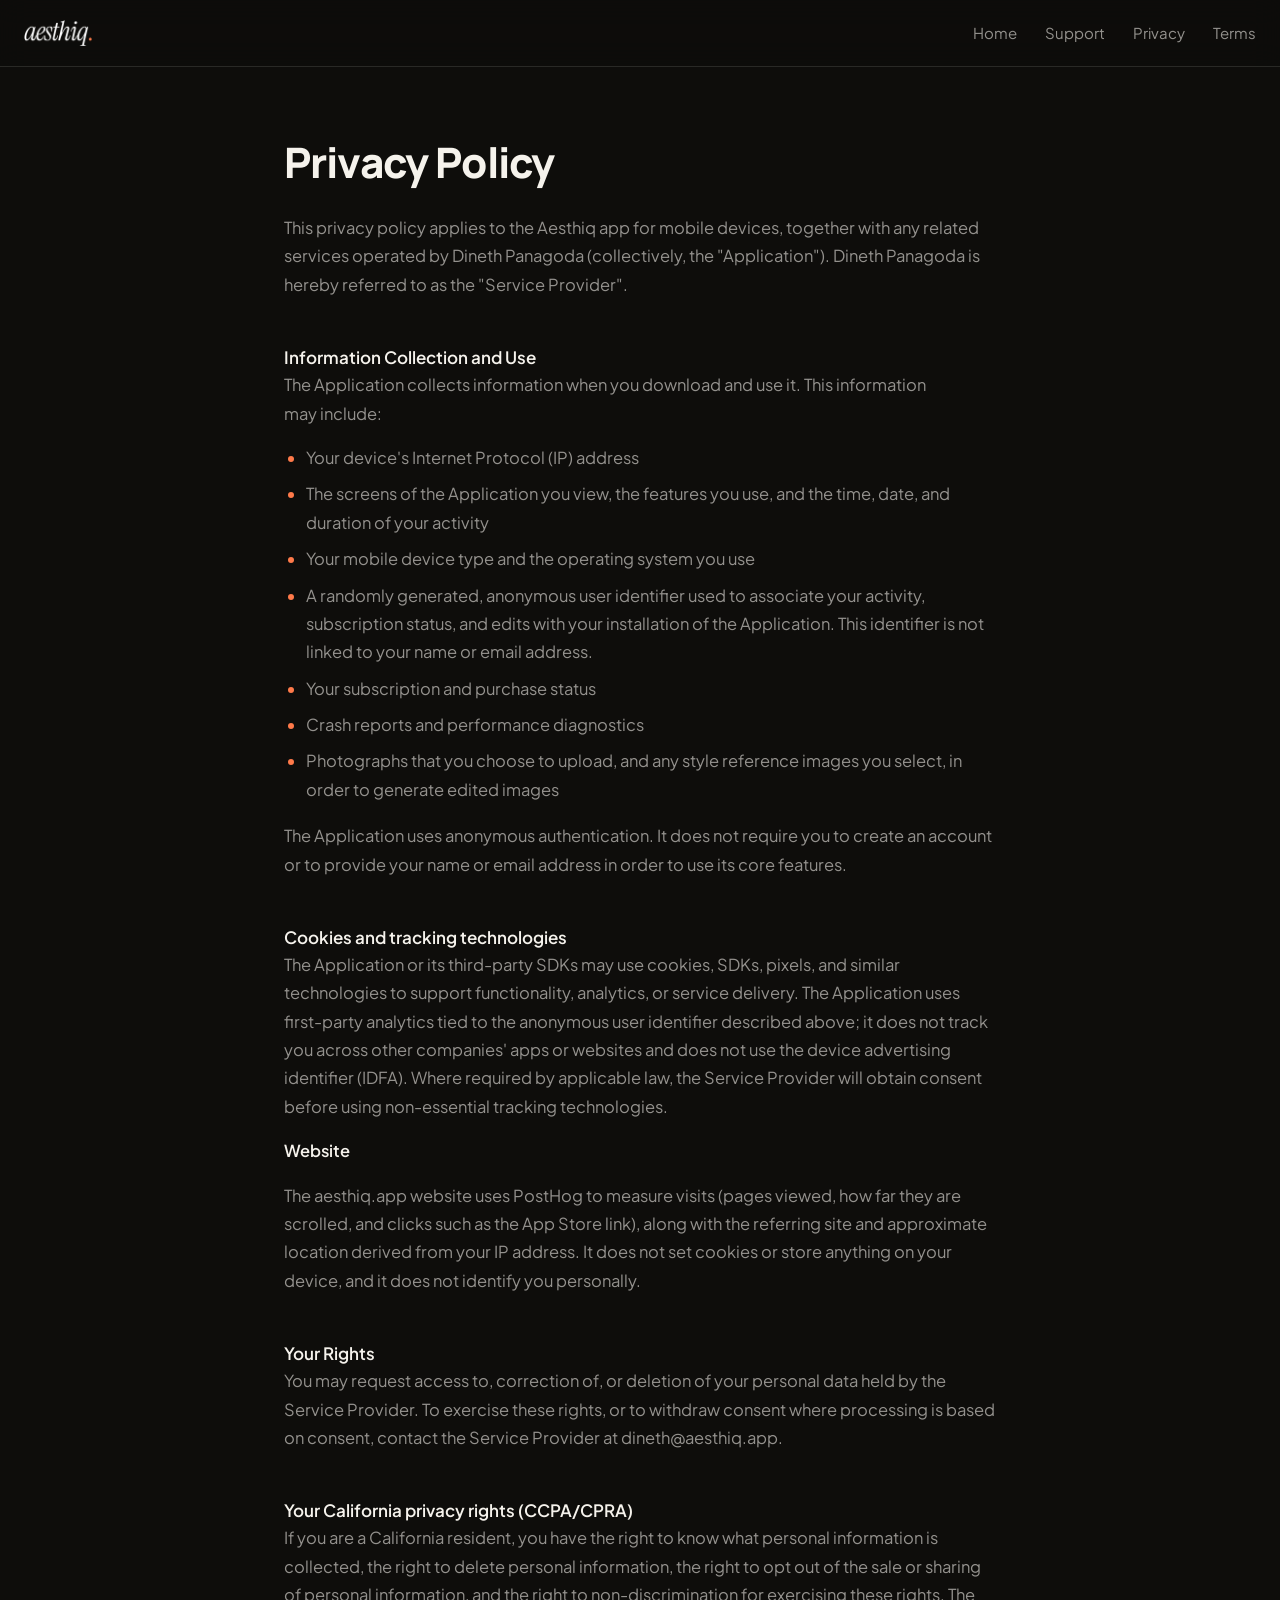
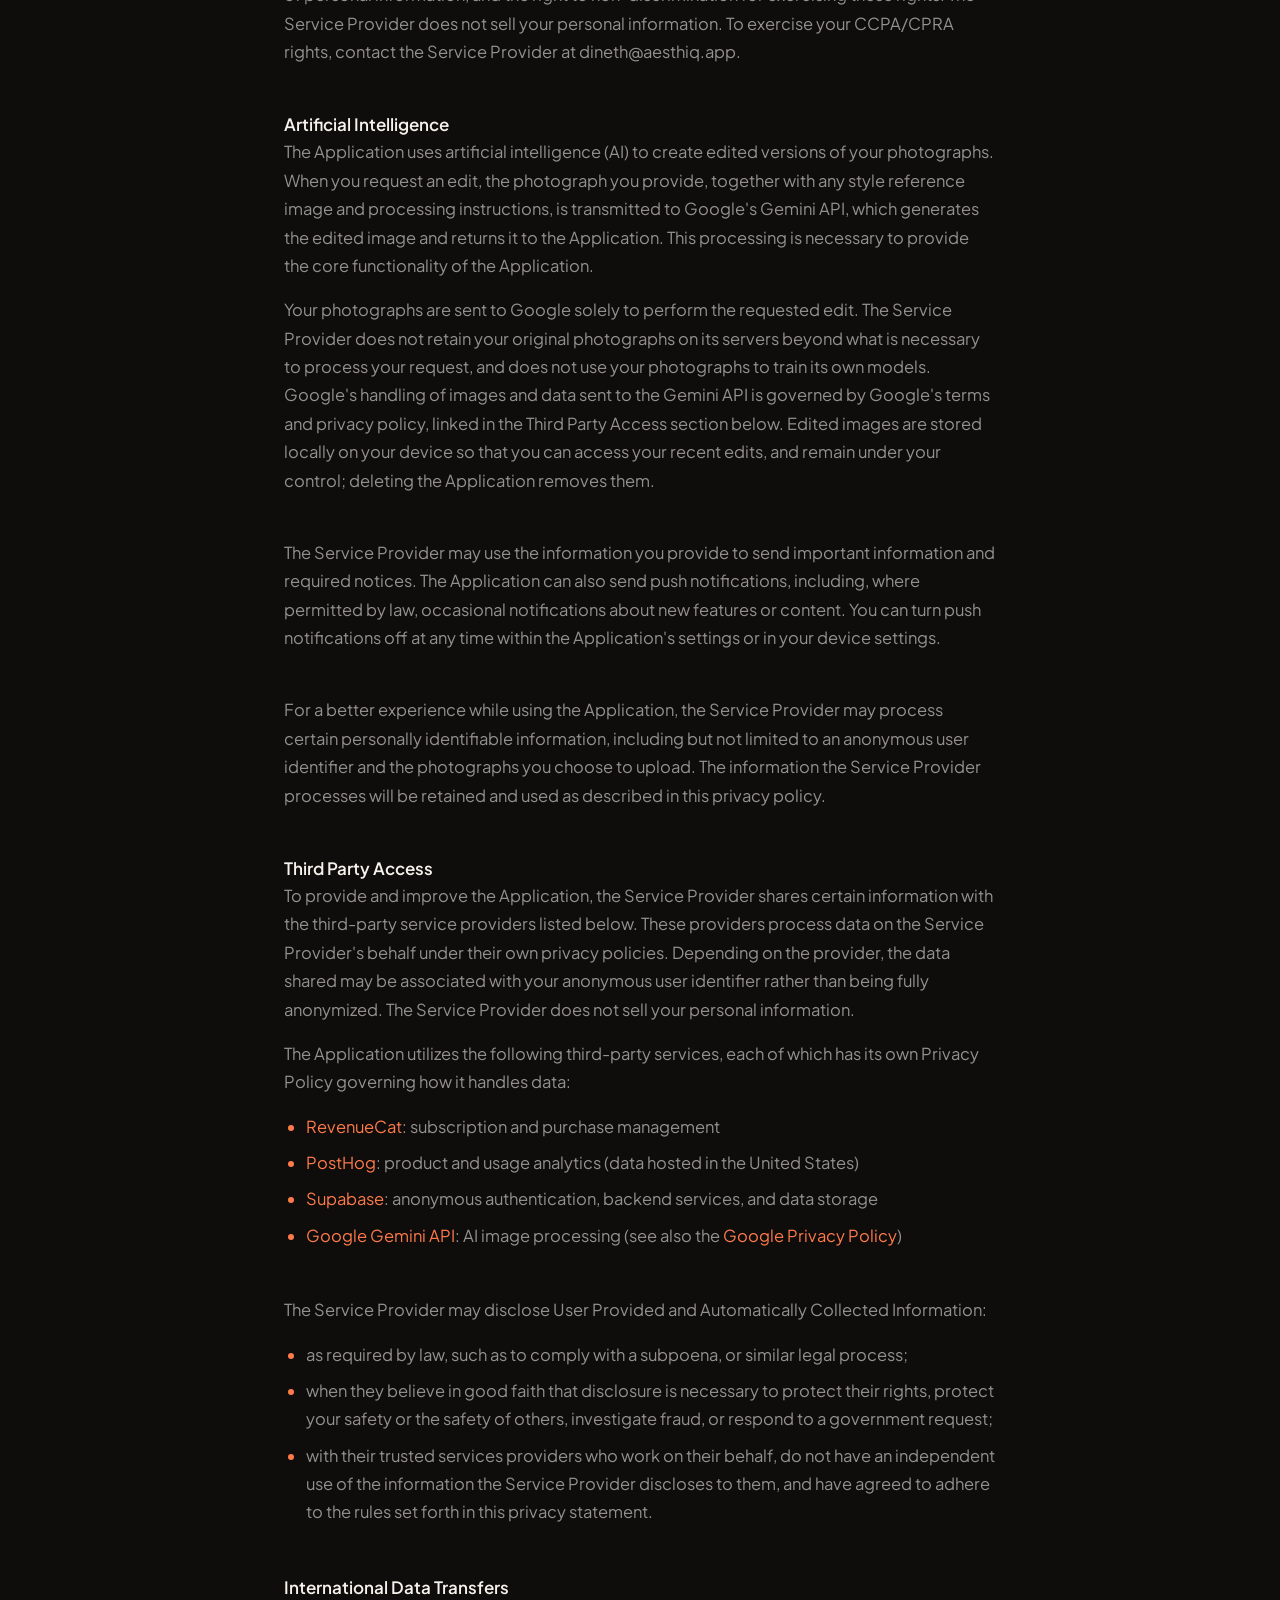
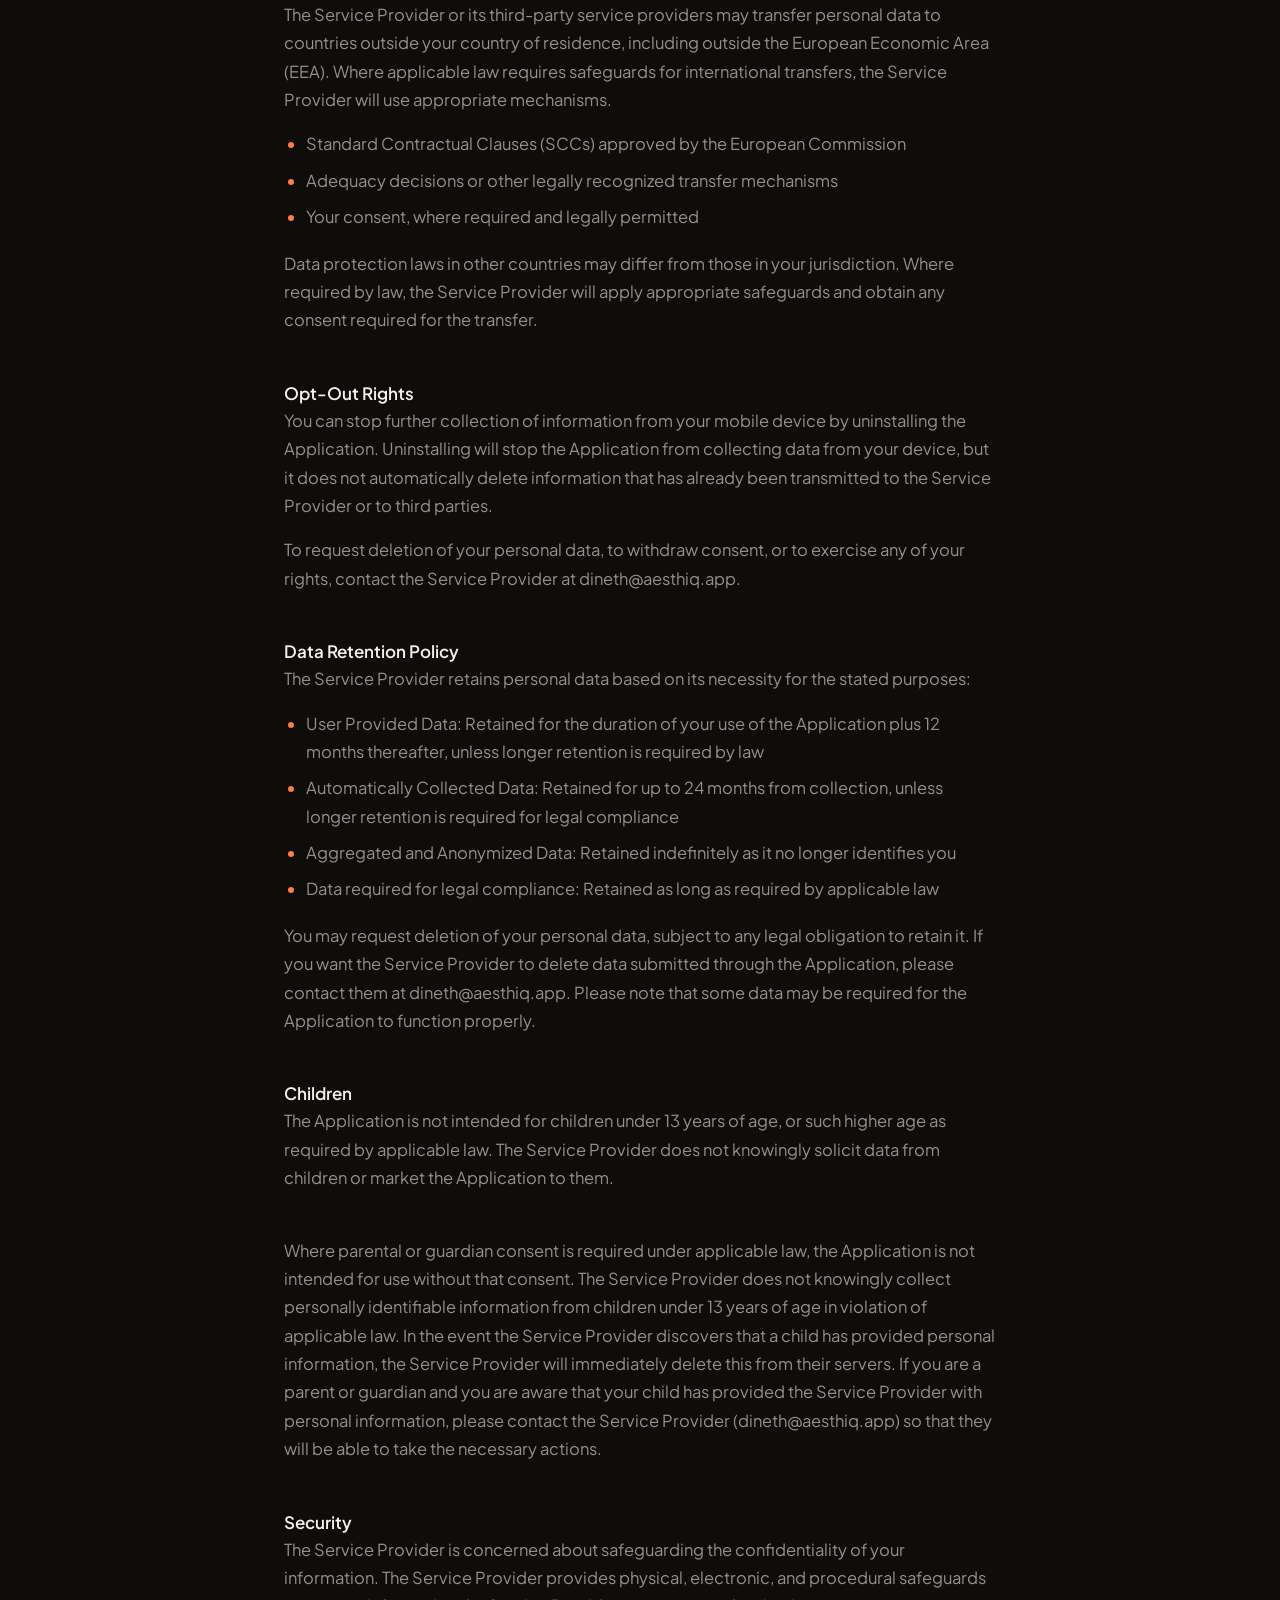
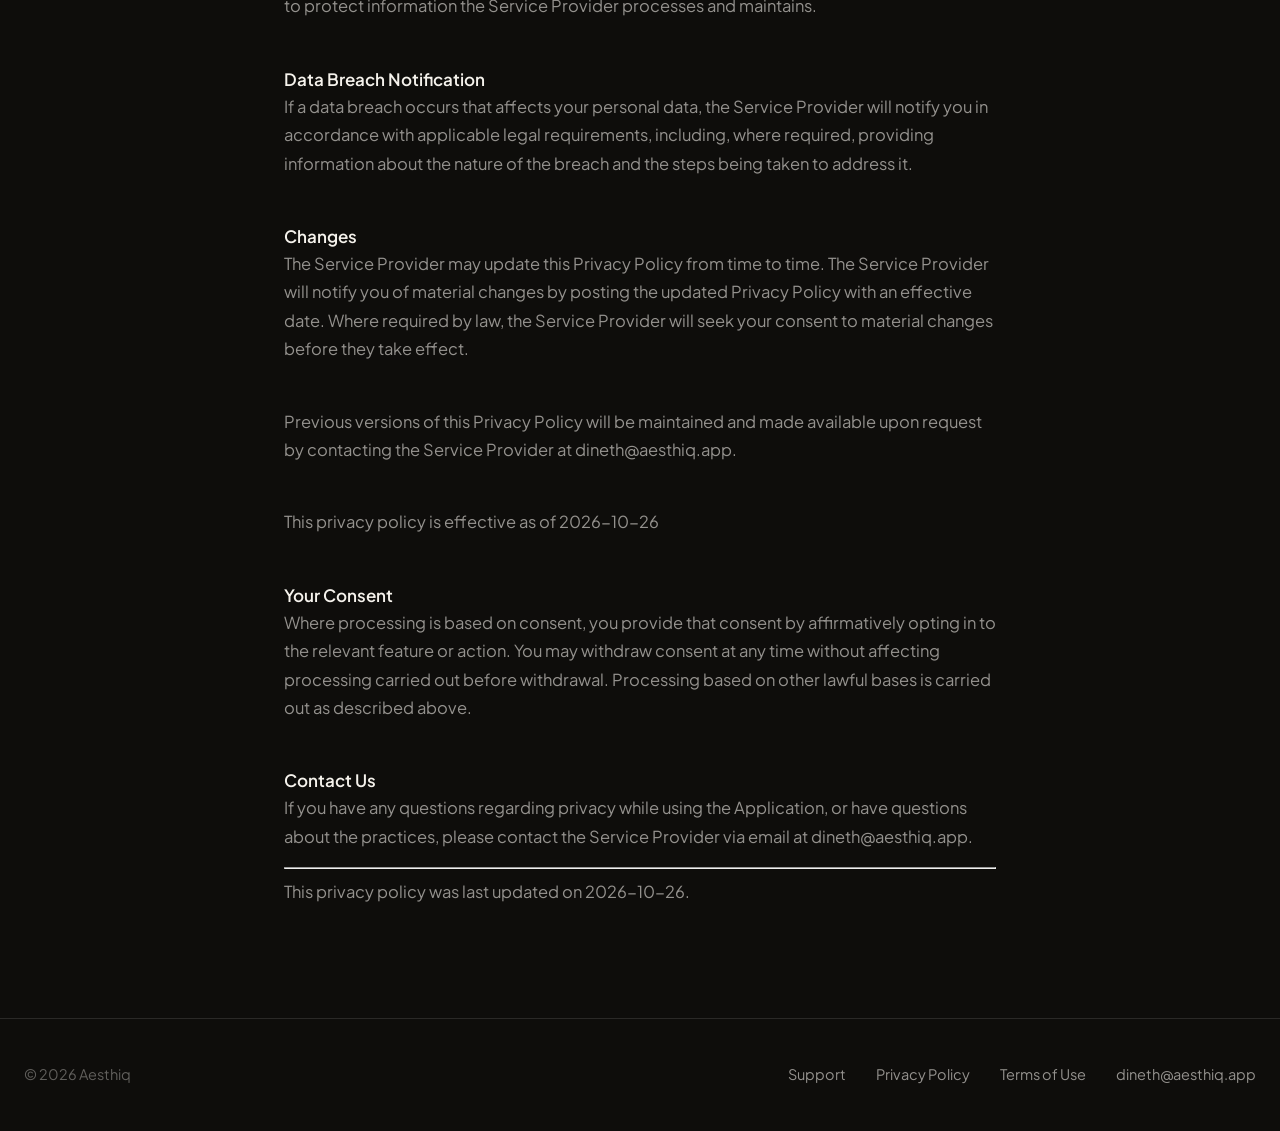
==== commit 2a7a9249: "copy: remove em dashes; new Disposable hero pair - Replace every em dash in the site copy (landing, " ====
--- a/privacy.html
+++ b/privacy.html
@@ -3,7 +3,7 @@
 <head>
 <meta charset="utf-8">
 <meta name="viewport" content="width=device-width, initial-scale=1">
-<title>Privacy Policy — Aesthiq</title>
+<title>Privacy Policy | Aesthiq</title>
 <meta name="description" content="How Aesthiq handles your photos and data.">
 <link rel="canonical" href="https://aesthiq.app/privacy">
 <link rel="icon" href="img/icon-180.png">
@@ -29,7 +29,7 @@
 </header>
 
 <main class="doc">
-    <strong>Privacy Policy</strong><p>This privacy policy applies to the Aesthiq app for mobile devices, together with any related services operated by Dineth Panagoda (collectively, the "Application"). Dineth Panagoda is hereby referred to as the "Service Provider".</p><br><strong>Information Collection and Use</strong><p>The Application collects information when you download and use it. This information may include:</p><ul><li>Your device's Internet Protocol (IP) address</li><li>The screens of the Application you view, the features you use, and the time, date, and duration of your activity</li><li>Your mobile device type and the operating system you use</li><li>A randomly generated, anonymous user identifier used to associate your activity, subscription status, and edits with your installation of the Application. This identifier is not linked to your name or email address.</li><li>Your subscription and purchase status</li><li>Crash reports and performance diagnostics</li><li>Photographs that you choose to upload, and any style reference images you select, in order to generate edited images</li></ul><p>The Application uses anonymous authentication. It does not require you to create an account or to provide your name or email address in order to use its core features.</p><br><strong>Cookies and tracking technologies</strong><p>The Application or its third-party SDKs may use cookies, SDKs, pixels, and similar technologies to support functionality, analytics, or service delivery. The Application uses first-party analytics tied to the anonymous user identifier described above; it does not track you across other companies' apps or websites and does not use the device advertising identifier (IDFA). Where required by applicable law, the Service Provider will obtain consent before using non-essential tracking technologies.</p><p><strong>Website</strong></p><p>The aesthiq.app website uses PostHog to measure visits — pages viewed, how far they are scrolled, and clicks such as the App Store link — along with the referring site and approximate location derived from your IP address. It does not set cookies or store anything on your device, and it does not identify you personally.</p><!----><br><strong>Your Rights</strong><p>You may request access to, correction of, or deletion of your personal data held by the Service Provider. To exercise these rights, or to withdraw consent where processing is based on consent, contact the Service Provider at dineth@aesthiq.app.</p><br><strong>Your California privacy rights (CCPA/CPRA)</strong><p>If you are a California resident, you have the right to know what personal information is collected, the right to delete personal information, the right to opt out of the sale or sharing of personal information, and the right to non-discrimination for exercising these rights. The Service Provider does not sell your personal information. To exercise your CCPA/CPRA rights, contact the Service Provider at dineth@aesthiq.app.</p><div><br><strong>Artificial Intelligence</strong><p>The Application uses artificial intelligence (AI) to create edited versions of your photographs. When you request an edit, the photograph you provide — together with any style reference image and processing instructions — is transmitted to Google's Gemini API, which generates the edited image and returns it to the Application. This processing is necessary to provide the core functionality of the Application.</p><p>Your photographs are sent to Google solely to perform the requested edit. The Service Provider does not retain your original photographs on its servers beyond what is necessary to process your request, and does not use your photographs to train its own models. Google's handling of images and data sent to the Gemini API is governed by Google's terms and privacy policy, linked in the Third Party Access section below. Edited images are stored locally on your device so that you can access your recent edits, and remain under your control; deleting the Application removes them.</p><br></div><p>The Service Provider may use the information you provide to send important information and required notices. The Application can also send push notifications, including, where permitted by law, occasional notifications about new features or content. You can turn push notifications off at any time within the Application's settings or in your device settings.</p><br><p>For a better experience while using the Application, the Service Provider may process certain personally identifiable information, including but not limited to an anonymous user identifier and the photographs you choose to upload. The information the Service Provider processes will be retained and used as described in this privacy policy.</p><br><strong>Third Party Access</strong><p>To provide and improve the Application, the Service Provider shares certain information with the third-party service providers listed below. These providers process data on the Service Provider's behalf under their own privacy policies. Depending on the provider, the data shared may be associated with your anonymous user identifier rather than being fully anonymized. The Service Provider does not sell your personal information.</p><div><p>The Application utilizes the following third-party services, each of which has its own Privacy Policy governing how it handles data:</p><ul><li><a href="https://www.revenuecat.com/privacy" target="_blank" rel="noopener noreferrer">RevenueCat</a> — subscription and purchase management</li><li><a href="https://posthog.com/privacy" target="_blank" rel="noopener noreferrer">PostHog</a> — product and usage analytics (data hosted in the United States)</li><li><a href="https://supabase.com/privacy" target="_blank" rel="noopener noreferrer">Supabase</a> — anonymous authentication, backend services, and data storage</li><li><a href="https://ai.google.dev/gemini-api/terms" target="_blank" rel="noopener noreferrer">Google Gemini API</a> — AI image processing (see also the <a href="https://policies.google.com/privacy" target="_blank" rel="noopener noreferrer">Google Privacy Policy</a>)</li></ul></div><br><p>The Service Provider may disclose User Provided and Automatically Collected Information:</p><ul><li>as required by law, such as to comply with a subpoena, or similar legal process;</li><li>when they believe in good faith that disclosure is necessary to protect their rights, protect your safety or the safety of others, investigate fraud, or respond to a government request;</li><li>with their trusted services providers who work on their behalf, do not have an independent use of the information the Service Provider discloses to them, and have agreed to adhere to the rules set forth in this privacy statement.</li></ul><p></p><br><strong>International Data Transfers</strong><p>The Service Provider or its third-party service providers may transfer personal data to countries outside your country of residence, including outside the European Economic Area (EEA). Where applicable law requires safeguards for international transfers, the Service Provider will use appropriate mechanisms.</p><ul><li>Standard Contractual Clauses (SCCs) approved by the European Commission</li><li>Adequacy decisions or other legally recognized transfer mechanisms</li><li>Your consent, where required and legally permitted</li></ul><p>Data protection laws in other countries may differ from those in your jurisdiction. Where required by law, the Service Provider will apply appropriate safeguards and obtain any consent required for the transfer.</p><br><strong>Opt-Out Rights</strong><div><p>You can stop further collection of information from your mobile device by uninstalling the Application. Uninstalling will stop the Application from collecting data from your device, but it does not automatically delete information that has already been transmitted to the Service Provider or to third parties.</p></div><!----><p>To request deletion of your personal data, to withdraw consent, or to exercise any of your rights, contact the Service Provider at dineth@aesthiq.app.</p><br><strong>Data Retention Policy</strong><p>The Service Provider retains personal data based on its necessity for the stated purposes:</p><ul><li>User Provided Data: Retained for the duration of your use of the Application plus 12 months thereafter, unless longer retention is required by law</li><li>Automatically Collected Data: Retained for up to 24 months from collection, unless longer retention is required for legal compliance</li><li>Aggregated and Anonymized Data: Retained indefinitely as it no longer identifies you</li><li>Data required for legal compliance: Retained as long as required by applicable law</li></ul><p>You may request deletion of your personal data, subject to any legal obligation to retain it. If you want the Service Provider to delete data submitted through the Application, please contact them at dineth@aesthiq.app. Please note that some data may be required for the Application to function properly.</p><br><strong>Children</strong><p>The Application is not intended for children under 13 years of age, or such higher age as required by applicable law. The Service Provider does not knowingly solicit data from children or market the Application to them.</p><div><br><p>Where parental or guardian consent is required under applicable law, the Application is not intended for use without that consent. The Service Provider does not knowingly collect personally identifiable information from children under 13 years of age in violation of applicable law. In the event the Service Provider discovers that a child has provided personal information, the Service Provider will immediately delete this from their servers. If you are a parent or guardian and you are aware that your child has provided the Service Provider with personal information, please contact the Service Provider (dineth@aesthiq.app) so that they will be able to take the necessary actions.</p></div><br><strong>Security</strong><p>The Service Provider is concerned about safeguarding the confidentiality of your information. The Service Provider provides physical, electronic, and procedural safeguards to protect information the Service Provider processes and maintains.</p><br><strong>Data Breach Notification</strong><p>If a data breach occurs that affects your personal data, the Service Provider will notify you in accordance with applicable legal requirements, including, where required, providing information about the nature of the breach and the steps being taken to address it.</p><br><strong>Changes</strong><p>The Service Provider may update this Privacy Policy from time to time. The Service Provider will notify you of material changes by posting the updated Privacy Policy with an effective date. Where required by law, the Service Provider will seek your consent to material changes before they take effect.</p><br><p>Previous versions of this Privacy Policy will be maintained and made available upon request by contacting the Service Provider at dineth@aesthiq.app.</p><br><p>This privacy policy is effective as of 2026-10-26</p><br><strong>Your Consent</strong><p>Where processing is based on consent, you provide that consent by affirmatively opting in to the relevant feature or action. You may withdraw consent at any time without affecting processing carried out before withdrawal. Processing based on other lawful bases is carried out as described above.</p><br><strong>Contact Us</strong><p>If you have any questions regarding privacy while using the Application, or have questions about the practices, please contact the Service Provider via email at dineth@aesthiq.app.</p><hr><p>This privacy policy was last updated on 2026-10-26.</p>
+    <strong>Privacy Policy</strong><p>This privacy policy applies to the Aesthiq app for mobile devices, together with any related services operated by Dineth Panagoda (collectively, the "Application"). Dineth Panagoda is hereby referred to as the "Service Provider".</p><br><strong>Information Collection and Use</strong><p>The Application collects information when you download and use it. This information may include:</p><ul><li>Your device's Internet Protocol (IP) address</li><li>The screens of the Application you view, the features you use, and the time, date, and duration of your activity</li><li>Your mobile device type and the operating system you use</li><li>A randomly generated, anonymous user identifier used to associate your activity, subscription status, and edits with your installation of the Application. This identifier is not linked to your name or email address.</li><li>Your subscription and purchase status</li><li>Crash reports and performance diagnostics</li><li>Photographs that you choose to upload, and any style reference images you select, in order to generate edited images</li></ul><p>The Application uses anonymous authentication. It does not require you to create an account or to provide your name or email address in order to use its core features.</p><br><strong>Cookies and tracking technologies</strong><p>The Application or its third-party SDKs may use cookies, SDKs, pixels, and similar technologies to support functionality, analytics, or service delivery. The Application uses first-party analytics tied to the anonymous user identifier described above; it does not track you across other companies' apps or websites and does not use the device advertising identifier (IDFA). Where required by applicable law, the Service Provider will obtain consent before using non-essential tracking technologies.</p><p><strong>Website</strong></p><p>The aesthiq.app website uses PostHog to measure visits (pages viewed, how far they are scrolled, and clicks such as the App Store link), along with the referring site and approximate location derived from your IP address. It does not set cookies or store anything on your device, and it does not identify you personally.</p><!----><br><strong>Your Rights</strong><p>You may request access to, correction of, or deletion of your personal data held by the Service Provider. To exercise these rights, or to withdraw consent where processing is based on consent, contact the Service Provider at dineth@aesthiq.app.</p><br><strong>Your California privacy rights (CCPA/CPRA)</strong><p>If you are a California resident, you have the right to know what personal information is collected, the right to delete personal information, the right to opt out of the sale or sharing of personal information, and the right to non-discrimination for exercising these rights. The Service Provider does not sell your personal information. To exercise your CCPA/CPRA rights, contact the Service Provider at dineth@aesthiq.app.</p><div><br><strong>Artificial Intelligence</strong><p>The Application uses artificial intelligence (AI) to create edited versions of your photographs. When you request an edit, the photograph you provide, together with any style reference image and processing instructions, is transmitted to Google's Gemini API, which generates the edited image and returns it to the Application. This processing is necessary to provide the core functionality of the Application.</p><p>Your photographs are sent to Google solely to perform the requested edit. The Service Provider does not retain your original photographs on its servers beyond what is necessary to process your request, and does not use your photographs to train its own models. Google's handling of images and data sent to the Gemini API is governed by Google's terms and privacy policy, linked in the Third Party Access section below. Edited images are stored locally on your device so that you can access your recent edits, and remain under your control; deleting the Application removes them.</p><br></div><p>The Service Provider may use the information you provide to send important information and required notices. The Application can also send push notifications, including, where permitted by law, occasional notifications about new features or content. You can turn push notifications off at any time within the Application's settings or in your device settings.</p><br><p>For a better experience while using the Application, the Service Provider may process certain personally identifiable information, including but not limited to an anonymous user identifier and the photographs you choose to upload. The information the Service Provider processes will be retained and used as described in this privacy policy.</p><br><strong>Third Party Access</strong><p>To provide and improve the Application, the Service Provider shares certain information with the third-party service providers listed below. These providers process data on the Service Provider's behalf under their own privacy policies. Depending on the provider, the data shared may be associated with your anonymous user identifier rather than being fully anonymized. The Service Provider does not sell your personal information.</p><div><p>The Application utilizes the following third-party services, each of which has its own Privacy Policy governing how it handles data:</p><ul><li><a href="https://www.revenuecat.com/privacy" target="_blank" rel="noopener noreferrer">RevenueCat</a>: subscription and purchase management</li><li><a href="https://posthog.com/privacy" target="_blank" rel="noopener noreferrer">PostHog</a>: product and usage analytics (data hosted in the United States)</li><li><a href="https://supabase.com/privacy" target="_blank" rel="noopener noreferrer">Supabase</a>: anonymous authentication, backend services, and data storage</li><li><a href="https://ai.google.dev/gemini-api/terms" target="_blank" rel="noopener noreferrer">Google Gemini API</a>: AI image processing (see also the <a href="https://policies.google.com/privacy" target="_blank" rel="noopener noreferrer">Google Privacy Policy</a>)</li></ul></div><br><p>The Service Provider may disclose User Provided and Automatically Collected Information:</p><ul><li>as required by law, such as to comply with a subpoena, or similar legal process;</li><li>when they believe in good faith that disclosure is necessary to protect their rights, protect your safety or the safety of others, investigate fraud, or respond to a government request;</li><li>with their trusted services providers who work on their behalf, do not have an independent use of the information the Service Provider discloses to them, and have agreed to adhere to the rules set forth in this privacy statement.</li></ul><p></p><br><strong>International Data Transfers</strong><p>The Service Provider or its third-party service providers may transfer personal data to countries outside your country of residence, including outside the European Economic Area (EEA). Where applicable law requires safeguards for international transfers, the Service Provider will use appropriate mechanisms.</p><ul><li>Standard Contractual Clauses (SCCs) approved by the European Commission</li><li>Adequacy decisions or other legally recognized transfer mechanisms</li><li>Your consent, where required and legally permitted</li></ul><p>Data protection laws in other countries may differ from those in your jurisdiction. Where required by law, the Service Provider will apply appropriate safeguards and obtain any consent required for the transfer.</p><br><strong>Opt-Out Rights</strong><div><p>You can stop further collection of information from your mobile device by uninstalling the Application. Uninstalling will stop the Application from collecting data from your device, but it does not automatically delete information that has already been transmitted to the Service Provider or to third parties.</p></div><!----><p>To request deletion of your personal data, to withdraw consent, or to exercise any of your rights, contact the Service Provider at dineth@aesthiq.app.</p><br><strong>Data Retention Policy</strong><p>The Service Provider retains personal data based on its necessity for the stated purposes:</p><ul><li>User Provided Data: Retained for the duration of your use of the Application plus 12 months thereafter, unless longer retention is required by law</li><li>Automatically Collected Data: Retained for up to 24 months from collection, unless longer retention is required for legal compliance</li><li>Aggregated and Anonymized Data: Retained indefinitely as it no longer identifies you</li><li>Data required for legal compliance: Retained as long as required by applicable law</li></ul><p>You may request deletion of your personal data, subject to any legal obligation to retain it. If you want the Service Provider to delete data submitted through the Application, please contact them at dineth@aesthiq.app. Please note that some data may be required for the Application to function properly.</p><br><strong>Children</strong><p>The Application is not intended for children under 13 years of age, or such higher age as required by applicable law. The Service Provider does not knowingly solicit data from children or market the Application to them.</p><div><br><p>Where parental or guardian consent is required under applicable law, the Application is not intended for use without that consent. The Service Provider does not knowingly collect personally identifiable information from children under 13 years of age in violation of applicable law. In the event the Service Provider discovers that a child has provided personal information, the Service Provider will immediately delete this from their servers. If you are a parent or guardian and you are aware that your child has provided the Service Provider with personal information, please contact the Service Provider (dineth@aesthiq.app) so that they will be able to take the necessary actions.</p></div><br><strong>Security</strong><p>The Service Provider is concerned about safeguarding the confidentiality of your information. The Service Provider provides physical, electronic, and procedural safeguards to protect information the Service Provider processes and maintains.</p><br><strong>Data Breach Notification</strong><p>If a data breach occurs that affects your personal data, the Service Provider will notify you in accordance with applicable legal requirements, including, where required, providing information about the nature of the breach and the steps being taken to address it.</p><br><strong>Changes</strong><p>The Service Provider may update this Privacy Policy from time to time. The Service Provider will notify you of material changes by posting the updated Privacy Policy with an effective date. Where required by law, the Service Provider will seek your consent to material changes before they take effect.</p><br><p>Previous versions of this Privacy Policy will be maintained and made available upon request by contacting the Service Provider at dineth@aesthiq.app.</p><br><p>This privacy policy is effective as of 2026-10-26</p><br><strong>Your Consent</strong><p>Where processing is based on consent, you provide that consent by affirmatively opting in to the relevant feature or action. You may withdraw consent at any time without affecting processing carried out before withdrawal. Processing based on other lawful bases is carried out as described above.</p><br><strong>Contact Us</strong><p>If you have any questions regarding privacy while using the Application, or have questions about the practices, please contact the Service Provider via email at dineth@aesthiq.app.</p><hr><p>This privacy policy was last updated on 2026-10-26.</p>
 </main>
 
 <footer>
--- a/style.css
+++ b/style.css
@@ -134,7 +134,7 @@
 .compare-frame{
   /* Fixed shape so the look tabs below never move; photos fill it with cover,
      and each before/after pair shares dimensions, so the halves stay aligned. */
-  --pos:50%;position:relative;aspect-ratio:4/5;border-radius:26px;overflow:hidden;
+  --pos:22%;position:relative;aspect-ratio:4/5;border-radius:26px;overflow:hidden;
   background:var(--ink-lift);touch-action:pan-y;user-select:none;-webkit-user-select:none;cursor:ew-resize;
   box-shadow:0 40px 80px -30px rgba(0,0,0,.85),0 0 0 1px var(--line);
 }
